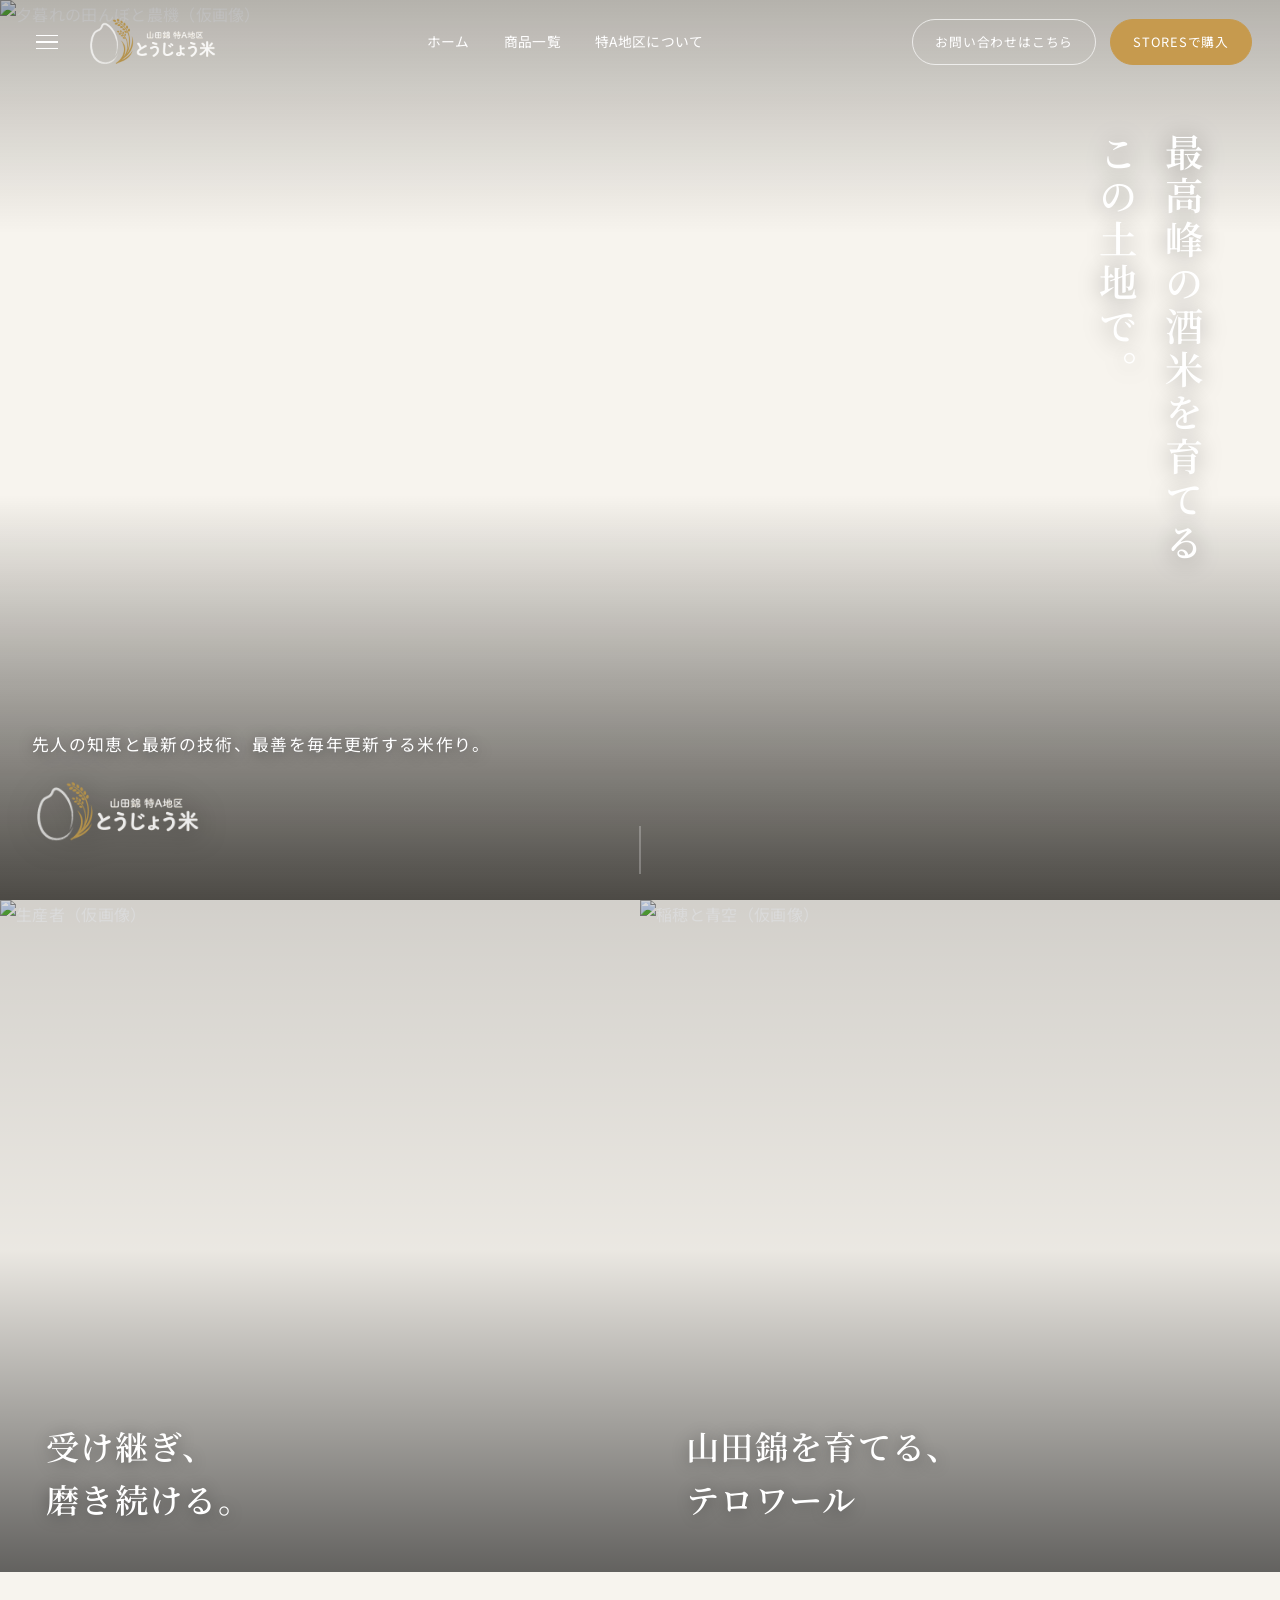
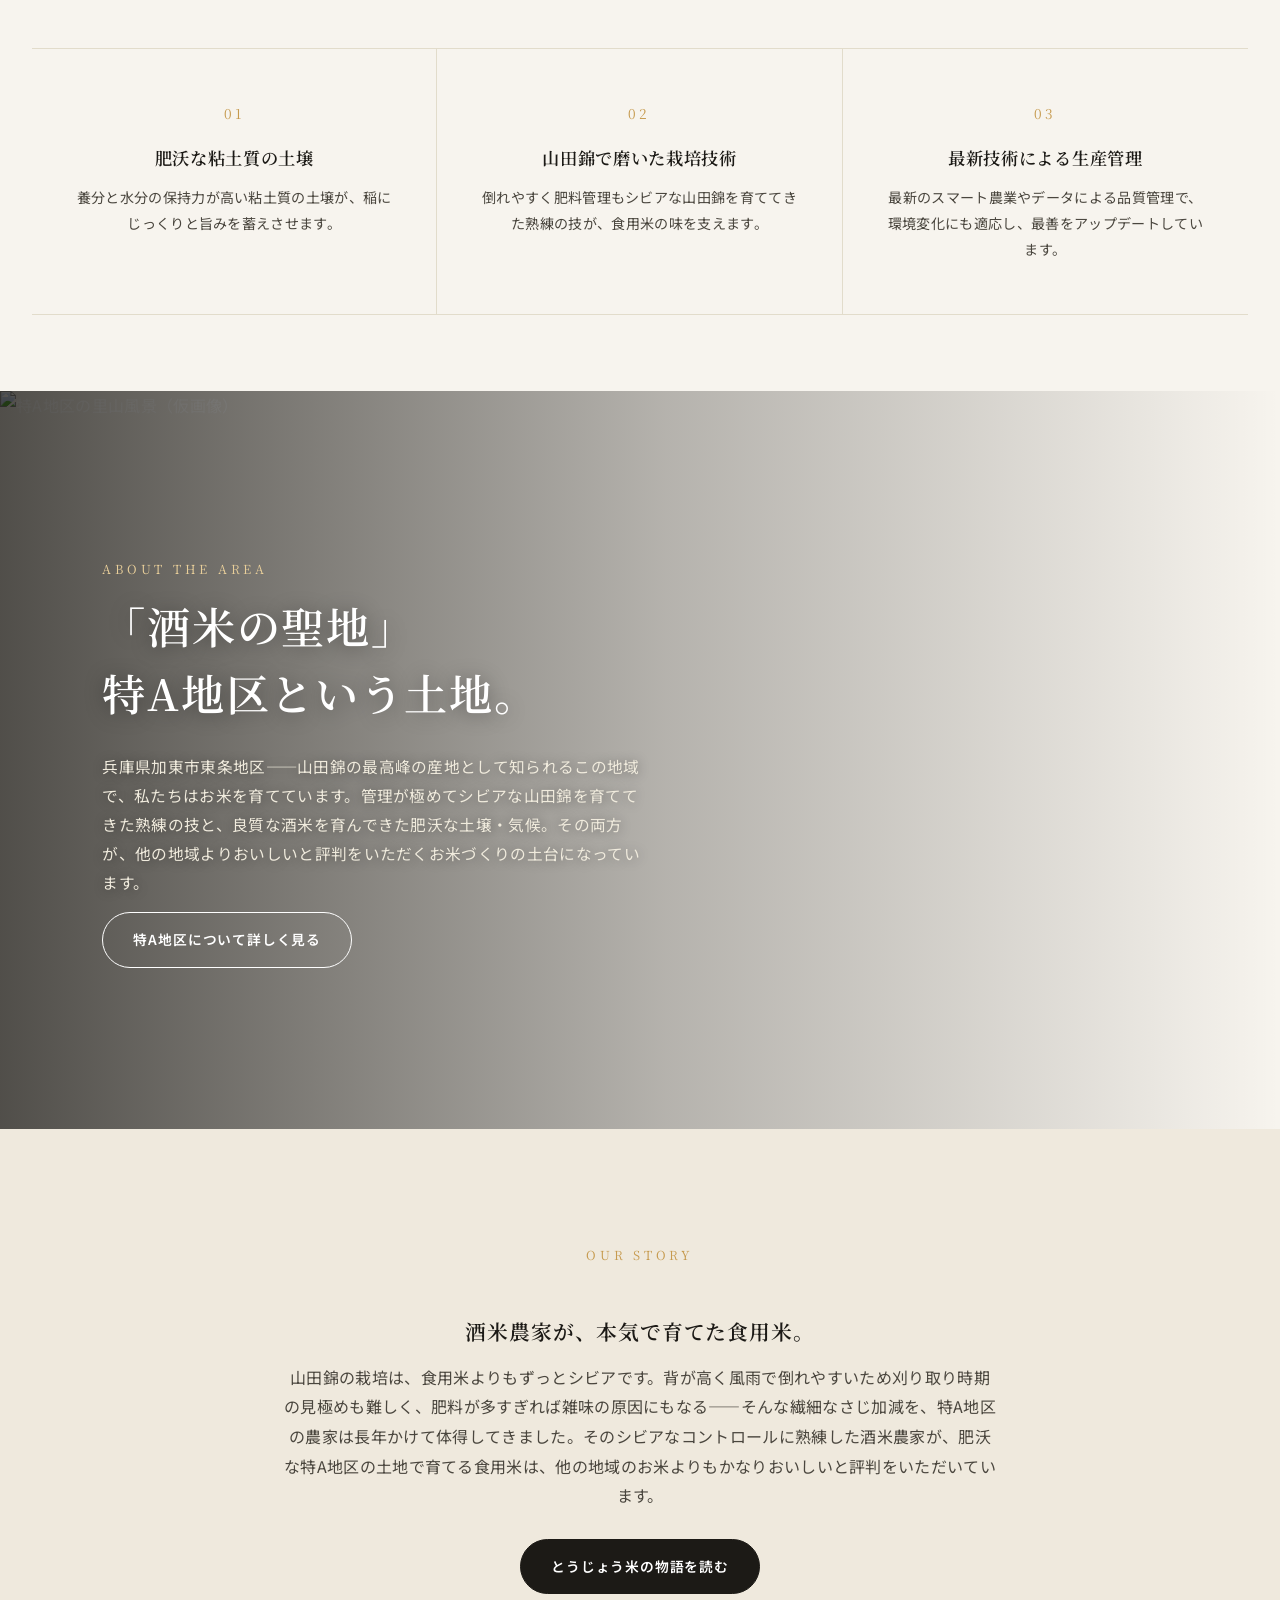
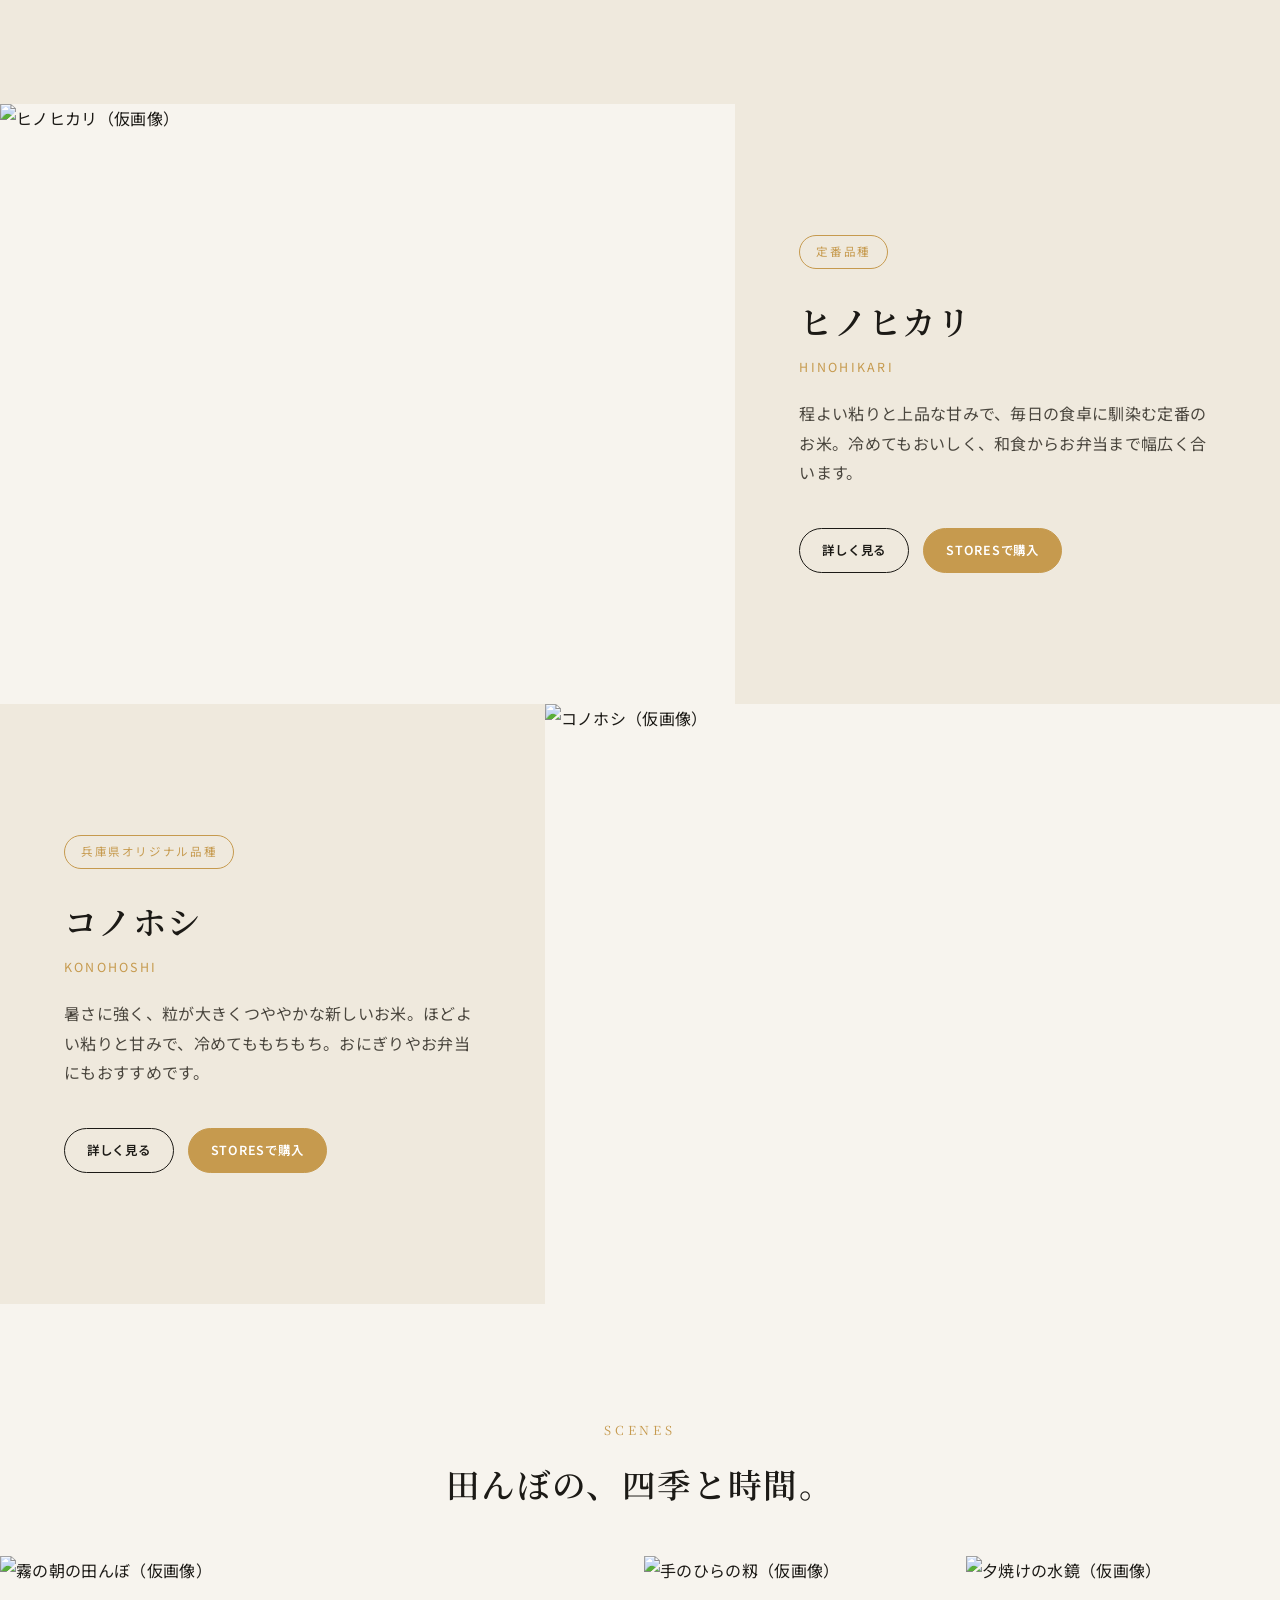
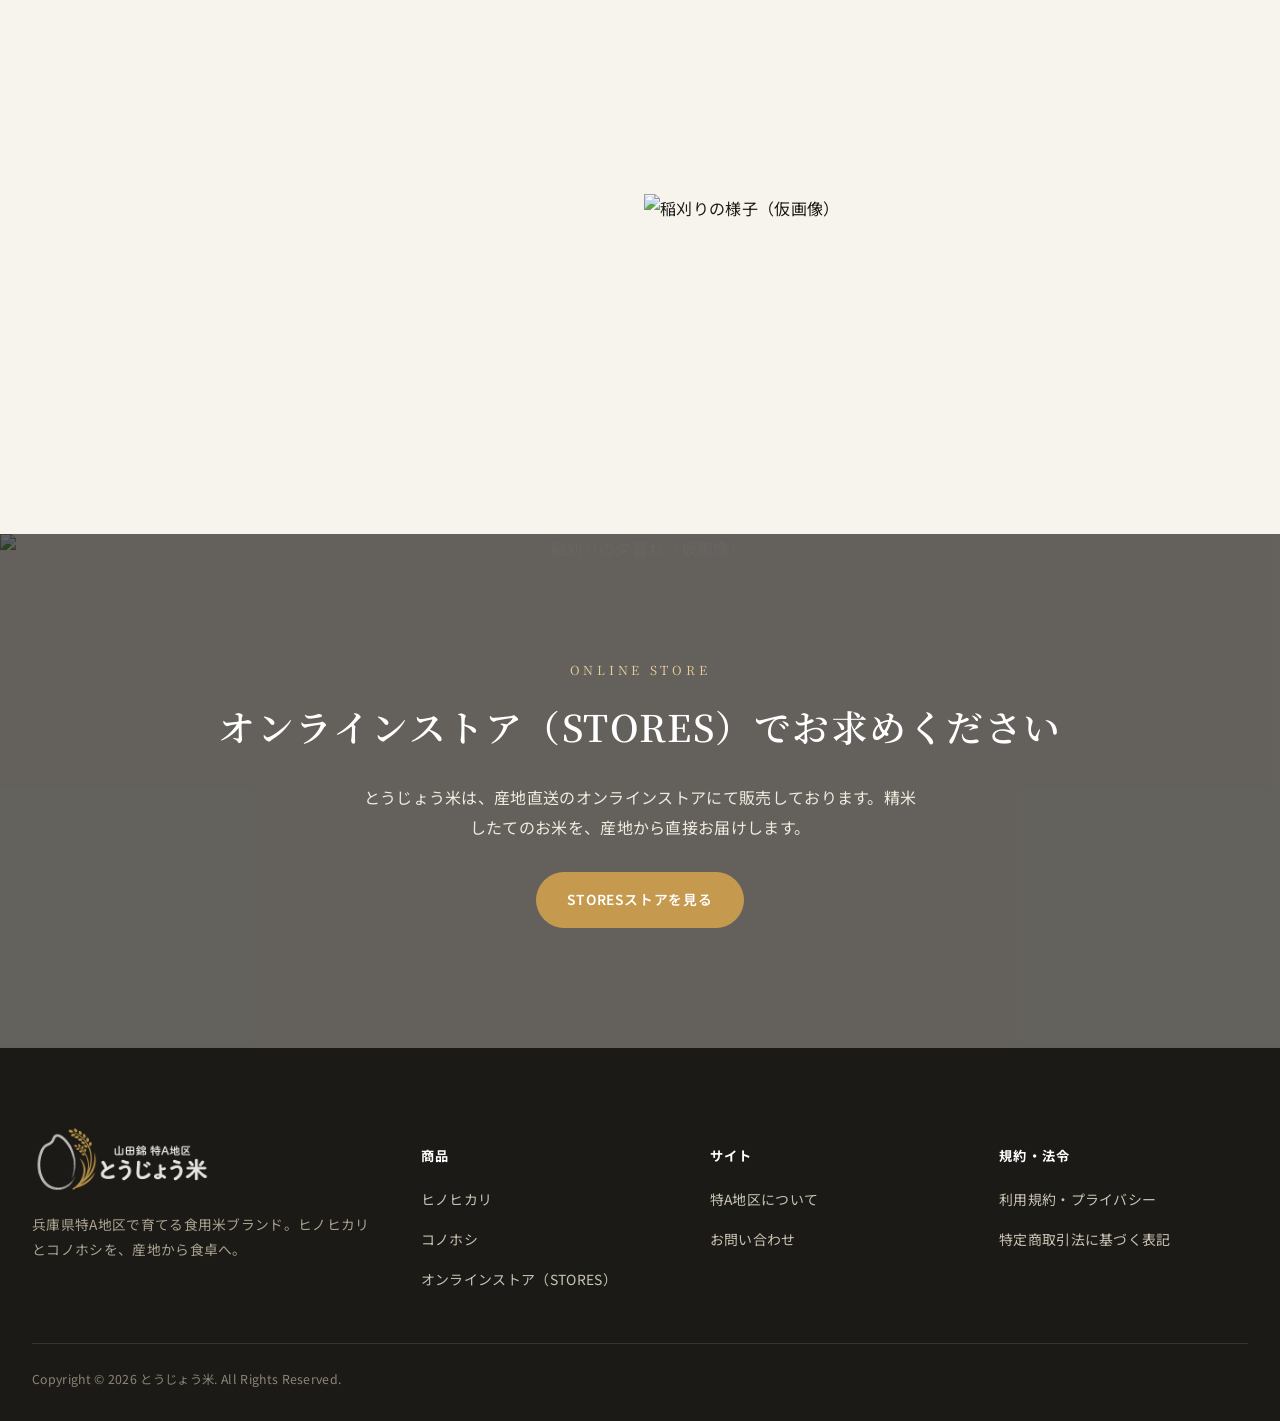
==== index.html @ 5da12e35 "add GA tag" ====
<!DOCTYPE html>
<html lang="ja">
<head>
<meta charset="UTF-8">
<meta name="viewport" content="width=device-width, initial-scale=1.0">
<title>とうじょう米～山田錦特A地区の酒米農家が作ったお米～</title>
<meta name="description" content="兵庫県・特A地区（三木市吉川町、加東市東条町・社町）で育てる食用米ブランド「とうじょう米」。ヒノヒカリとコノホシの2品種を、産地直送でお届けします。ご購入はオンラインストア（STORES）にて。">
<link rel="preconnect" href="https://fonts.googleapis.com">
<link href="https://fonts.googleapis.com/css2?family=Noto+Serif+JP:wght@500;600;700&family=Noto+Sans+JP:wght@400;500;700&display=swap" rel="stylesheet">
<link rel="stylesheet" href="css/style.css">
<meta property="og:title" content="とうじょう米 | 山田錦特A地区で育てるおいしいお米">
<meta property="og:image" content="images/og-image.jpg">
<!-- Google tag (gtag.js) -->
<script async src="https://www.googletagmanager.com/gtag/js?id=G-0ZHD11J6M9"></script>
<script>
  window.dataLayer = window.dataLayer || [];
  function gtag(){dataLayer.push(arguments);}
  gtag('js', new Date());

  gtag('config', 'G-0ZHD11J6M9');
</script>
</head>
<body>
<!-- ===== 共通ヘッダー（js/main.js が生成） ===== -->
<div id="site-header" data-current="home" data-variant="hero"></div>

<!-- ===== HERO ===== -->
<section class="hero-full">
  <div class="hero-full__media"><img src="images/hero-main.jpg" alt="夕暮れの田んぼと農機（仮画像）"></div>
  <div class="hero-full__vertical">最高峰の酒米を育てる<br>この土地で。</div>
  <div class="hero-full__bottom">
    <p class="hero-full__tag">先人の知恵と最新の技術、最善を毎年更新する米作り。</p>
    <div class="hero-full__logo"><img src="images/logo.png" alt="とうじょう米" style="height:72px;width:auto;display:block;"></div>
  </div>
  <div class="scroll-cue"></div>
</section>
<!-- ===== SPLIT PHOTO ===== -->
<div class="split-photo">
  <div class="split-photo__cell">
    <img src="images/farmer.jpg" alt="生産者（仮画像）">
    <div class="split-photo__text"><h3>受け継ぎ、<br>磨き続ける。</h3></div>
  </div>
  <div class="split-photo__cell">
    <img src="images/rice-ear-close.jpg" alt="稲穂と青空（仮画像）">
    <div class="split-photo__text"><h3>山田錦を育てる、<br>テロワール</h3></div>
  </div>
</div>
<!-- ===== FEATURE STRIP ===== -->
<section class="section--tight section--cream">
  <div class="container">
    <div class="feature-strip">
      <div class="feature-strip__item">
        <span class="feature-strip__num">01</span>
        <h4>肥沃な粘土質の土壌</h4>
        <p>養分と水分の保持力が高い粘土質の土壌が、稲にじっくりと旨みを蓄えさせます。</p>
      </div>
      <div class="feature-strip__item">
        <span class="feature-strip__num">02</span>
        <h4>山田錦で磨いた栽培技術</h4>
        <p>倒れやすく肥料管理もシビアな山田錦を育ててきた熟練の技が、食用米の味を支えます。</p>
      </div>
      <div class="feature-strip__item">
        <span class="feature-strip__num">03</span>
        <h4>最新技術による生産管理</h4>
        <p>最新のスマート農業やデータによる品質管理で、環境変化にも適応し、最善をアップデートしています。</p>
      </div>
    </div>
  </div>
</section>
<!-- ===== AREA BANNER ===== -->
<section class="banner-photo">
  <img src="images/aerial-fields.jpg" alt="特A地区の里山風景（仮画像）">
  <div class="banner-photo__inner">
    <div class="banner-photo__box">
      <span class="eyebrow">About the area</span>
      <h2>「酒米の聖地」<br>特A地区という土地。</h2>
      <p>兵庫県加東市東条地区――山田錦の最高峰の産地として知られるこの地域で、私たちはお米を育てています。管理が極めてシビアな山田錦を育ててきた熟練の技と、良質な酒米を育んできた肥沃な土壌・気候。その両方が、他の地域よりおいしいと評判をいただくお米づくりの土台になっています。</p>
      <a href="about.html" class="btn btn--light">特A地区について詳しく見る</a>
    </div>
  </div>
</section>
<!-- ===== STORY ===== -->
<section class="section section--soft">
  <div class="container container--narrow prose" style="text-align:center;">
    <span class="eyebrow">Our Story</span>
    <h2>酒米農家が、本気で育てた食用米。</h2>
    <p>山田錦の栽培は、食用米よりもずっとシビアです。背が高く風雨で倒れやすいため刈り取り時期の見極めも難しく、肥料が多すぎれば雑味の原因にもなる――そんな繊細なさじ加減を、特A地区の農家は長年かけて体得してきました。そのシビアなコントロールに熟練した酒米農家が、肥沃な特A地区の土地で育てる食用米は、他の地域のお米よりもかなりおいしいと評判をいただいています。</p>
    <div style="margin-top:28px;">
      <a href="about.html" class="btn btn--dark">とうじょう米の物語を読む</a>
    </div>
  </div>
</section>
<!-- ===== PRODUCTS ===== -->
<section class="product-showcase">
  <div class="product-block">
    <div class="product-block__img"><img src="images/bowl-rice.jpg" alt="ヒノヒカリ（仮画像）"></div>
    <div class="product-block__text">
      <span class="tag">定番品種</span>
      <h3>ヒノヒカリ</h3>
      <span class="kana">Hinohikari</span>
      <p class="desc">程よい粘りと上品な甘みで、毎日の食卓に馴染む定番のお米。冷めてもおいしく、和食からお弁当まで幅広く合います。</p>
      <div class="product-block__actions">
        <a href="hinohikari.html" class="btn btn--outline btn--sm">詳しく見る</a>
        <a data-store="hinohikari" class="btn btn--store btn--sm" target="_blank" rel="noopener">STORESで購入</a>
      </div>
    </div>
  </div>
  <div class="product-block reverse">
    <div class="product-block__img"><img src="images/grain-macro.jpg" alt="コノホシ（仮画像）"></div>
    <div class="product-block__text">
      <span class="tag">兵庫県オリジナル品種</span>
      <h3>コノホシ</h3>
      <span class="kana">Konohoshi</span>
      <p class="desc">暑さに強く、粒が大きくつややかな新しいお米。ほどよい粘りと甘みで、冷めてももちもち。おにぎりやお弁当にもおすすめです。</p>
      <div class="product-block__actions">
        <a href="konohoshi.html" class="btn btn--outline btn--sm">詳しく見る</a>
        <a data-store="konohoshi" class="btn btn--store btn--sm" target="_blank" rel="noopener">STORESで購入</a>
      </div>
    </div>
  </div>
</section>
<!-- ===== MOSAIC ===== -->
<section class="section section--cream">
  <div class="container">
    <div class="section-head">
      <span class="eyebrow">Scenes</span>
      <h2>田んぼの、四季と時間。</h2>
    </div>
  </div>
  <div class="mosaic">
    <a class="mosaic-item span-2 span-2-row" href="about.html"><img src="images/misty-fields.jpg" alt="霧の朝の田んぼ（仮画像）"></a>
    <a class="mosaic-item" href="products.html"><img src="images/hands-grain.jpg" alt="手のひらの籾（仮画像）"></a>
    <a class="mosaic-item" href="about.html"><img src="images/sunset-reflection.jpg" alt="夕焼けの水鏡（仮画像）"></a>
    <a class="mosaic-item span-2" href="about.html"><img src="images/harvest-combine.jpg" alt="稲刈りの様子（仮画像）"></a>
  </div>
</section>
<!-- ===== CTA ===== -->
<section class="cta-photo">
  <img src="images/harvest-combine.jpg" alt="稲刈りの夕暮れ（仮画像）">
  <div class="container cta-photo__inner">
    <span class="eyebrow" style="color:#e9cf9a;">Online Store</span>
    <h2>オンラインストア（STORES）でお求めください</h2>
    <p>とうじょう米は、産地直送のオンラインストアにて販売しております。精米したてのお米を、産地から直接お届けします。</p>
    <a data-store="base" class="btn btn--store" target="_blank" rel="noopener">STORESストアを見る</a>
  </div>
</section>

<!-- ===== 共通フッター（js/main.js が生成 / トップは仮画像注記なし） ===== -->
<div id="site-footer" data-image-note="false"></div>

<script src="js/config.js"></script>
<script src="js/main.js"></script>
</body>
</html>
---- css/style.css ----
/* =========================================================
   田結い -TAYUI- / 特A地区の食用米
   フォトグラフィック・フルブリードデザイン
   ========================================================= */
:root {
  --color-ink: #1c1a16;
  --color-ink-soft: #4a463e;
  --color-cream: #f7f4ee;
  --color-cream-soft: #efe9dd;
  --color-line: #e2dccb;
  --color-gold: #c69a4e;
  --color-white: #ffffff;
  --maxw: 1600px;
  --font-serif: "Noto Serif JP", "Hiragino Mincho ProN", serif;
  --font-sans: "Noto Sans JP", "Hiragino Kaku Gothic ProN", "Yu Gothic", sans-serif;
  --header-h: 84px;
  --ease: cubic-bezier(0.22, 1, 0.36, 1);
}

* { box-sizing: border-box; }
html { scroll-behavior: smooth; }

body {
  margin: 0;
  font-family: var(--font-sans);
  color: var(--color-ink);
  background: var(--color-cream);
  line-height: 1.85;
  letter-spacing: 0.02em;
  -webkit-font-smoothing: antialiased;
  overflow-x: hidden;
}

img { max-width: 100%; display: block; }
a { color: inherit; text-decoration: none; }

h1, h2, h3, h4 {
  font-family: var(--font-serif);
  font-weight: 600;
  color: var(--color-ink);
  margin: 0 0 0.6em;
  letter-spacing: 0.04em;
}
p { margin: 0 0 1em; }

.container { max-width: var(--maxw); margin: 0 auto; padding: 0 32px; }
.container--narrow { max-width: 900px; }

.eyebrow {
  display: inline-block;
  font-family: var(--font-serif);
  font-size: 0.78rem;
  letter-spacing: 0.3em;
  color: var(--color-gold);
  text-transform: uppercase;
  margin-bottom: 0.9em;
}

/* ---------- Header ---------- */
.site-header {
  position: fixed;
  top: 0; left: 0; right: 0;
  z-index: 200;
  height: var(--header-h);
  display: flex;
  align-items: center;
  /* 初期状態は透明。下にスクロールすると main.js が .is-scrolled を付与し、黒に変化する */
  background: rgba(28, 26, 22, 0);
  box-shadow: 0 1px 0 rgba(255, 255, 255, 0);
  transition: background-color .4s var(--ease), box-shadow .4s var(--ease);
}
/* スクロール後：黒（= --color-ink） */
.site-header.is-scrolled,
/* 下層ページなど、最初から黒固定にしたい場合（data-variant="dark"） */
.site-header.is-fixed-dark {
  background: var(--color-ink);
  box-shadow: 0 1px 0 rgba(255, 255, 255, 0.08);
}
.site-header__inner {
  width: 100%; max-width: var(--maxw); margin: 0 auto;
  padding: 0 28px;
  display: flex; align-items: center; justify-content: space-between; gap: 24px;
}
.header-left { display: flex; align-items: center; gap: 20px; }
.nav-toggle {
  display: flex; flex-direction: column; gap: 5px;
  background: none; border: none; cursor: pointer; padding: 8px;
}
.nav-toggle span { width: 22px; height: 1.5px; background: #fff; transition: background .4s var(--ease); }

.logo {
  font-family: var(--font-serif);
  font-size: 1.25rem; font-weight: 700; color: #fff;
  letter-spacing: 0.14em;
  display: flex; align-items: center; gap: 9px;
  white-space: nowrap;
  transition: color .4s var(--ease);
}
.logo-img { height: 56px; width: auto; display: block; }

.header-nav { display: flex; align-items: center; gap: 34px; }
.header-nav a.navlink {
  font-size: 0.86rem; color: #fff; padding: 6px 0; position: relative;
  transition: color .4s var(--ease);
}
.header-nav a.navlink::after {
  content: ""; position: absolute; left: 0; right: 0; bottom: -2px;
  height: 1px; background: currentColor; transform: scaleX(0);
  transition: transform .3s var(--ease); transform-origin: left;
}
.header-nav a.navlink:hover::after { transform: scaleX(1); }

.header-right { display: flex; align-items: center; gap: 14px; }
.pill-btn {
  display: inline-flex; align-items: center; gap: 8px;
  border: 1px solid rgba(255,255,255,0.7); color: #fff;
  border-radius: 999px; padding: 10px 22px;
  font-size: 0.8rem; letter-spacing: 0.06em; white-space: nowrap;
  transition: all .3s var(--ease);
}
.pill-btn:hover { background: #fff; color: var(--color-ink); }
.pill-btn--store { background: var(--color-gold); border-color: var(--color-gold); color: #fff; }
.pill-btn--store:hover { background: #b5893f; color: #fff; }

/* Mobile nav */
.mobile-nav {
  position: fixed; inset: 0; z-index: 300;
  background: var(--color-ink);
  display: flex; flex-direction: column; padding: 28px;
  transform: translateY(-100%);
  transition: transform .45s var(--ease), visibility 0s .45s;
  overflow-y: auto;
  -webkit-overflow-scrolling: touch;
  visibility: hidden;
}
.mobile-nav.open {
  transform: translateY(0);
  transition: transform .45s var(--ease), visibility 0s 0s;
  visibility: visible;
}
.mobile-nav.open { transform: translateY(0); }
.mobile-nav__top { display:flex; justify-content:space-between; align-items:center; margin-bottom:48px; }
.mobile-nav__close { background:none; border:none; font-size:1.6rem; cursor:pointer; color:#fff; }
.mobile-nav a {
  font-family: var(--font-serif); font-size: 1.4rem; padding: 16px 0;
  border-bottom: 1px solid rgba(255,255,255,0.15); color: #fff;
}
.mobile-nav a.logo { border-bottom: none; padding: 0; }

/* =========================================================
   FULL-BLEED HERO
   ========================================================= */
.hero-full {
  position: relative;
  width: 100%; height: 100vh; min-height: 640px;
  overflow: hidden; color: #fff;
}
.hero-full__media { position: absolute; inset: 0; z-index: 0; overflow: hidden; }
.hero-full__media img {
  width: 100%; height: 100%; object-fit: cover;
  animation: heroZoom 16s ease-out forwards;
}
@keyframes heroZoom { from { transform: scale(1.08); } to { transform: scale(1); } }
.hero-full::after {
  content: ""; position: absolute; inset: 0; z-index: 1;
  background:
    linear-gradient(180deg, rgba(10,8,4,0.28) 0%, rgba(10,8,4,0) 26%, rgba(10,8,4,0) 55%, rgba(10,8,4,0.72) 100%);
}
.hero-full__vertical {
  position: absolute; top: var(--header-h); right: 5%; z-index: 2;
  writing-mode: vertical-rl; text-orientation: upright;
  font-family: var(--font-serif);
  font-size: clamp(1.6rem, 3vw, 2.5rem); font-weight: 600;
  letter-spacing: 0.14em; line-height: 1.7; padding-top: 48px;
  text-shadow: 0 2px 24px rgba(0,0,0,0.4);
}
.hero-full__bottom {
  position: absolute; left: 0; right: 0; bottom: 0; z-index: 2;
  padding: 0 32px 52px; max-width: var(--maxw); margin: 0 auto; width: 100%;
}
.hero-full__tag {
  font-size: 1.05rem; margin-bottom: 16px; letter-spacing: 0.08em;
  text-shadow: 0 2px 14px rgba(0,0,0,0.5);
}
.hero-full__logo {
  display: flex; align-items: center;
}
.hero-full__logo img {
  height: clamp(110px, 14vw, 170px); width: auto; display: block;
  filter: drop-shadow(0 2px 14px rgba(0,0,0,0.5));
}
.scroll-cue {
  position: absolute; left: 50%; bottom: 26px; z-index: 2;
  transform: translateX(-50%); width: 1px; height: 48px;
  background: rgba(255,255,255,0.5); overflow: hidden;
}
.scroll-cue::after {
  content: ""; position: absolute; left:0; top:-100%; width:100%; height:100%;
  background: #fff; animation: scrolldown 2s infinite var(--ease);
}
@keyframes scrolldown { 0%{top:-100%;} 55%{top:100%;} 100%{top:100%;} }

/* =========================================================
   SPLIT FULL-BLEED PHOTO (2 cols)  — text always in front
   ========================================================= */
.split-photo { display: grid; grid-template-columns: 1fr 1fr; }
.split-photo__cell {
  position: relative; aspect-ratio: 1 / 1.05; overflow: hidden; color: #fff;
}
.split-photo__cell > img {
  position: absolute; inset: 0; width: 100%; height: 100%;
  object-fit: cover; z-index: 0; transition: transform 1.4s var(--ease);
}
.split-photo__cell:hover > img { transform: scale(1.05); }
.split-photo__cell::after {
  content: ""; position: absolute; inset: 0; z-index: 1;
  background: linear-gradient(0deg, rgba(0,0,0,0.6) 0%, rgba(0,0,0,0.05) 48%, rgba(0,0,0,0.15) 100%);
}
.split-photo__text {
  position: absolute; left: 0; right: 0; bottom: 0; z-index: 2; padding: 46px;
}
.split-photo__text h3 {
  color: #fff; font-size: clamp(1.5rem, 2.6vw, 2.1rem); line-height: 1.6;
  margin: 0; text-shadow: 0 2px 16px rgba(0,0,0,0.4);
}
.split-photo__text p { color: #f0ebdd; margin: 10px 0 0; font-size: 0.92rem; text-shadow: 0 1px 10px rgba(0,0,0,0.5); }

/* =========================================================
   BANNER (single full-bleed with text overlay)
   ========================================================= */
.banner-photo {
  position: relative; width: 100%; min-height: 82vh; overflow: hidden; color: #fff;
}
.banner-photo > img { position: absolute; inset: 0; width: 100%; height: 100%; object-fit: cover; z-index: 0; }
.banner-photo::after {
  content:""; position:absolute; inset:0; z-index:1;
  background: linear-gradient(90deg, rgba(10,8,4,0.7) 0%, rgba(10,8,4,0.28) 52%, rgba(10,8,4,0.0) 100%);
}
.banner-photo__inner {
  position: relative; z-index: 2; min-height: 82vh;
  display: flex; align-items: center; padding: 0 8%;
  max-width: var(--maxw); margin: 0 auto;
}
.banner-photo__box { max-width: 540px; }
.banner-photo__box .eyebrow { color: #e9cf9a; }
.banner-photo__box h2 { color: #fff; font-size: clamp(1.7rem, 3.4vw, 2.7rem); text-shadow: 0 2px 20px rgba(0,0,0,0.4); line-height:1.55; }
.banner-photo__box p { color: #f0ebdd; font-size: 0.98rem; text-shadow: 0 1px 12px rgba(0,0,0,0.4); }

/* =========================================================
   FEATURE STRIP  (light band with type)
   ========================================================= */
.feature-strip {
  display: grid; grid-template-columns: repeat(3, 1fr); gap: 0;
  border-top: 1px solid var(--color-line); border-bottom: 1px solid var(--color-line);
}
.feature-strip__item { padding: 52px 40px; text-align: center; border-right: 1px solid var(--color-line); }
.feature-strip__item:last-child { border-right: none; }
.feature-strip__num { font-family: var(--font-serif); color: var(--color-gold); font-size:0.85rem; letter-spacing:0.24em; margin-bottom:16px; display:block; }
.feature-strip__item h4 { font-size: 1.08rem; margin-bottom: 10px; }
.feature-strip__item p { color: var(--color-ink-soft); font-size: 0.88rem; margin:0; }

/* =========================================================
   PRODUCT BLOCKS (image-dominant, text over cream)
   ========================================================= */
.product-showcase { display: flex; flex-direction: column; }
.product-block { display: grid; grid-template-columns: 1.35fr 1fr; min-height: 600px; }
.product-block.reverse { grid-template-columns: 1fr 1.35fr; }
.product-block.reverse .product-block__img { order: 2; }
.product-block__img { position: relative; overflow: hidden; }
.product-block__img img { width: 100%; height: 100%; object-fit: cover; transition: transform 1.4s var(--ease); }
.product-block:hover .product-block__img img { transform: scale(1.05); }
.product-block__text {
  display: flex; flex-direction: column; justify-content: center;
  padding: 64px; background: var(--color-cream-soft);
}
.product-block__text .tag {
  display:inline-block; font-size:0.72rem; letter-spacing:0.14em; color:var(--color-gold);
  border:1px solid var(--color-gold); border-radius:999px; padding:5px 16px; margin-bottom:22px; align-self:flex-start;
}
.product-block__text h3 { font-size: clamp(1.7rem, 2.6vw, 2.3rem); margin-bottom: 4px; }
.product-block__text .kana { font-size:0.78rem; letter-spacing:0.18em; color:var(--color-gold); display:block; margin-bottom:20px; text-transform: uppercase; }
.product-block__text p.desc { color: var(--color-ink-soft); }
.product-block__actions { display:flex; gap:14px; margin-top:24px; flex-wrap:wrap; }

/* Buttons */
.btn {
  display: inline-flex; align-items:center; gap:8px;
  padding: 14px 30px; border-radius: 999px;
  font-size: 0.86rem; font-weight:600; letter-spacing:0.06em;
  transition: all .3s var(--ease); border: 1px solid var(--color-ink);
}
.btn--dark { background: var(--color-ink); color:#fff; border-color:var(--color-ink); }
.btn--dark:hover { background:#3a3527; transform: translateY(-2px); }
.btn--outline { background: transparent; color: var(--color-ink); }
.btn--outline:hover { background: var(--color-ink); color:#fff; }
.btn--store { background: var(--color-gold); border-color: var(--color-gold); color:#fff; }
.btn--store:hover { background:#b5893f; transform: translateY(-2px); }
.btn--sm { padding: 10px 22px; font-size: 0.78rem; }
.btn--light { border-color:#fff; color:#fff; }
.btn--light:hover { background:#fff; color:var(--color-ink); }

/* =========================================================
   MOSAIC gallery
   ========================================================= */
.mosaic { display: grid; grid-template-columns: repeat(4, 1fr); grid-auto-rows: 230px; gap: 8px; }
.mosaic .mosaic-item { position: relative; overflow:hidden; display:block; }
.mosaic .mosaic-item img { width:100%; height:100%; object-fit:cover; transition: transform 1s var(--ease); }
.mosaic .mosaic-item:hover img { transform: scale(1.07); }
.mosaic .span-2 { grid-column: span 2; }
.mosaic .span-2-row { grid-row: span 2; }

/* =========================================================
   SECTIONS (light content areas)
   ========================================================= */
.section { padding: 110px 0; }
.section--tight { padding: 76px 0; }
.section--cream { background: var(--color-cream); }
.section--soft { background: var(--color-cream-soft); }
.section-head { text-align: center; max-width: 680px; margin: 0 auto 40px; }
.section-head h2 { font-size: clamp(1.5rem, 2.8vw, 2.1rem); }
.section-head p { color: var(--color-ink-soft); }

/* News */
.news-list { max-width: 800px; margin: 0 auto; }
.news-item {
  display: flex; gap: 26px; padding: 26px 4px;
  border-bottom: 1px solid var(--color-line); align-items: baseline; flex-wrap: wrap;
  transition: background .3s var(--ease);
}
.news-item:hover { background: rgba(198,154,78,0.05); }
.news-item time { font-size: 0.8rem; color: var(--color-gold); font-family: var(--font-serif); min-width: 108px; }
.news-item .news-tag { font-size:0.7rem; color:var(--color-ink-soft); border:1px solid var(--color-line); padding:3px 12px; border-radius:999px; }
.news-item p { margin:0; flex:1; min-width:200px; }

/* Spec table */
table.spec-table { width:100%; border-collapse: collapse; margin: 20px 0 10px; font-size:0.92rem; }
table.spec-table th, table.spec-table td { text-align:left; padding:16px 18px; border-bottom:1px solid var(--color-line); }
table.spec-table th { width:28%; color: var(--color-ink); font-weight:700; background: var(--color-cream-soft); }

/* =========================================================
   CTA photo band
   ========================================================= */
.cta-photo { position: relative; padding: 120px 0; text-align:center; color:#fff; overflow:hidden; }
.cta-photo > img { position:absolute; inset:0; width:100%; height:100%; object-fit:cover; z-index:0; }
.cta-photo::after { content:""; position:absolute; inset:0; background:rgba(10,8,4,0.62); z-index:1; }
.cta-photo__inner { position:relative; z-index:2; }
.cta-photo h2 { color:#fff; font-size: clamp(1.6rem,3vw,2.3rem); }
.cta-photo p { color:#f0ebdd; max-width:560px; margin:0 auto 30px; }

/* =========================================================
   Footer
   ========================================================= */
.site-footer { background: var(--color-ink); color:#c9c3b3; padding: 74px 0 30px; }
.footer-grid { display:grid; grid-template-columns: 1.4fr 1fr 1fr 1fr; gap:40px; padding-bottom:40px; border-bottom:1px solid rgba(255,255,255,0.12); }
.footer-logo { margin-bottom:14px; display:flex; align-items:center; }
.footer-logo-img { height: 76px; width: auto; display: block; }
.footer-grid p { color:#a9a290; font-size:0.86rem; }
.footer-col h5 { color:#fff; font-size:0.83rem; letter-spacing:0.1em; margin-bottom:16px; font-weight:700; }
.footer-col ul { list-style:none; padding:0; margin:0; }
.footer-col li { margin-bottom:10px; }
.footer-col a { color:#c9c3b3; font-size:0.87rem; }
.footer-col a:hover { color:#fff; }
.footer-bottom { padding-top:24px; display:flex; justify-content:space-between; align-items:center; flex-wrap:wrap; gap:12px; font-size:0.77rem; color:#8c8574; }

/* =========================================================
   Inner page banner
   ========================================================= */
.page-banner { position: relative; height: 58vh; min-height: 400px; color:#fff; overflow:hidden; }
.page-banner > img { position:absolute; inset:0; width:100%; height:100%; object-fit:cover; z-index:0; }
.page-banner::after { content:""; position:absolute; inset:0; z-index:1; background: linear-gradient(0deg, rgba(10,8,4,0.6) 0%, rgba(10,8,4,0.12) 62%); }
.page-banner__inner { position:relative; z-index:2; height:100%; display:flex; flex-direction:column; justify-content:flex-end; padding: 0 32px 48px; max-width: var(--maxw); margin:0 auto; width:100%; }
.page-banner h1 { color:#fff; font-size:clamp(1.9rem,4vw,3rem); text-shadow:0 2px 20px rgba(0,0,0,0.4); }
.breadcrumb { font-size:0.8rem; color:#e7dcc6; text-shadow: 0 1px 8px rgba(0,0,0,0.4); }
.breadcrumb a { text-decoration:underline; }

/* Prose */
.prose { max-width: 780px; margin: 0 auto; color: var(--color-ink-soft); }
.prose h2 { color: var(--color-ink); margin-top: 1.6em; font-size:1.3rem; }
.prose h3 { color: var(--color-ink); margin-top: 1.3em; font-size: 1.05rem; }
.legal-box { max-width: 860px; margin: 0 auto; }
.legal-box h2 { font-size: 1.15rem; border-left: 4px solid var(--color-gold); padding-left: 14px; margin-top: 2.2em; }
.legal-box h3 { font-size: 1rem; margin-top: 1.6em; color: var(--color-ink); }
.legal-nav { display:flex; gap:12px; flex-wrap:wrap; justify-content:center; margin-bottom:48px; }
.legal-nav a { font-size:0.84rem; padding:8px 20px; border:1px solid var(--color-line); border-radius:999px; color:var(--color-ink-soft); transition: all .3s var(--ease); }
.legal-nav a:hover { background:var(--color-ink); color:#fff; border-color:var(--color-ink); }
.breadcrumb-bar { padding: 16px 0; border-bottom: 1px solid var(--color-line); font-size: 0.82rem; color: var(--color-ink-soft); background: var(--color-cream-soft); margin-top: var(--header-h); }
.breadcrumb-bar a { color: var(--color-ink); }

.contact-grid { display:grid; grid-template-columns:1fr 1fr; gap:2px; }
.contact-card { padding: 64px; background: var(--color-cream-soft); }
.contact-card.dark { background: var(--color-ink); color:#e7e2d3; }
.contact-card.dark h3 { color:#fff; }
.contact-card.dark p { color:#c9c3b3; }
.contact-card h3 { margin-bottom: 12px; }
.contact-card p { color: var(--color-ink-soft); font-size:0.94rem; }

/* =========================================================
   Responsive
   ========================================================= */
@media (max-width: 980px) {
  .header-nav { display: none; }
  .header-right .pill-btn:not(.pill-btn--store) { display: none; }
  .site-header__inner { padding: 0 18px; gap: 12px; }
  .header-left { gap: 12px; }
  .logo-img { height: 48px; }
  .pill-btn--store { padding: 9px 16px; font-size: 0.74rem; }
  .split-photo { grid-template-columns: 1fr; }
  .split-photo__cell { aspect-ratio: 16/10; }
  .product-block, .product-block.reverse { grid-template-columns: 1fr; }
  .product-block.reverse .product-block__img { order: 0; }
  .product-block__img { aspect-ratio: 4/3; }
  .product-block__text { padding: 46px 28px; }
  .mosaic { grid-template-columns: repeat(2, 1fr); grid-auto-rows: 180px; }
  .mosaic .span-2 { grid-column: span 2; }
  .mosaic .span-2-row { grid-row: span 1; }
  .feature-strip { grid-template-columns: 1fr; }
  .feature-strip__item { border-right:none; border-bottom:1px solid var(--color-line); }
  .feature-strip__item:last-child { border-bottom:none; }
  .footer-grid { grid-template-columns: 1fr 1fr; }
  .contact-grid { grid-template-columns: 1fr; }
  .banner-photo__box { max-width: 100%; }
  .banner-photo::after { background: linear-gradient(0deg, rgba(10,8,4,0.75) 0%, rgba(10,8,4,0.3) 100%); }
  .hero-full__vertical { font-size: 1.4rem; right: 5%; }
  .section { padding: 76px 0; }
}
@media (max-width: 560px) {
  .footer-grid { grid-template-columns: 1fr; gap: 28px; }
  .mosaic { grid-template-columns: 1fr 1fr; grid-auto-rows: 140px; }
  .hero-full__vertical { font-size: 1.15rem; }
  .hero-full__logo img { height: 96px; }
  .footer-logo-img { height: 64px; }
  .container { padding: 0 22px; }
}
@media (max-width: 400px) {
  .site-header__inner { padding: 0 14px; gap: 8px; }
  .header-left { gap: 8px; }
  .nav-toggle { padding: 6px 4px; }
  .logo-img { height: 40px; }
  .pill-btn--store { padding: 8px 13px; font-size: 0.7rem; letter-spacing: 0.02em; }
}
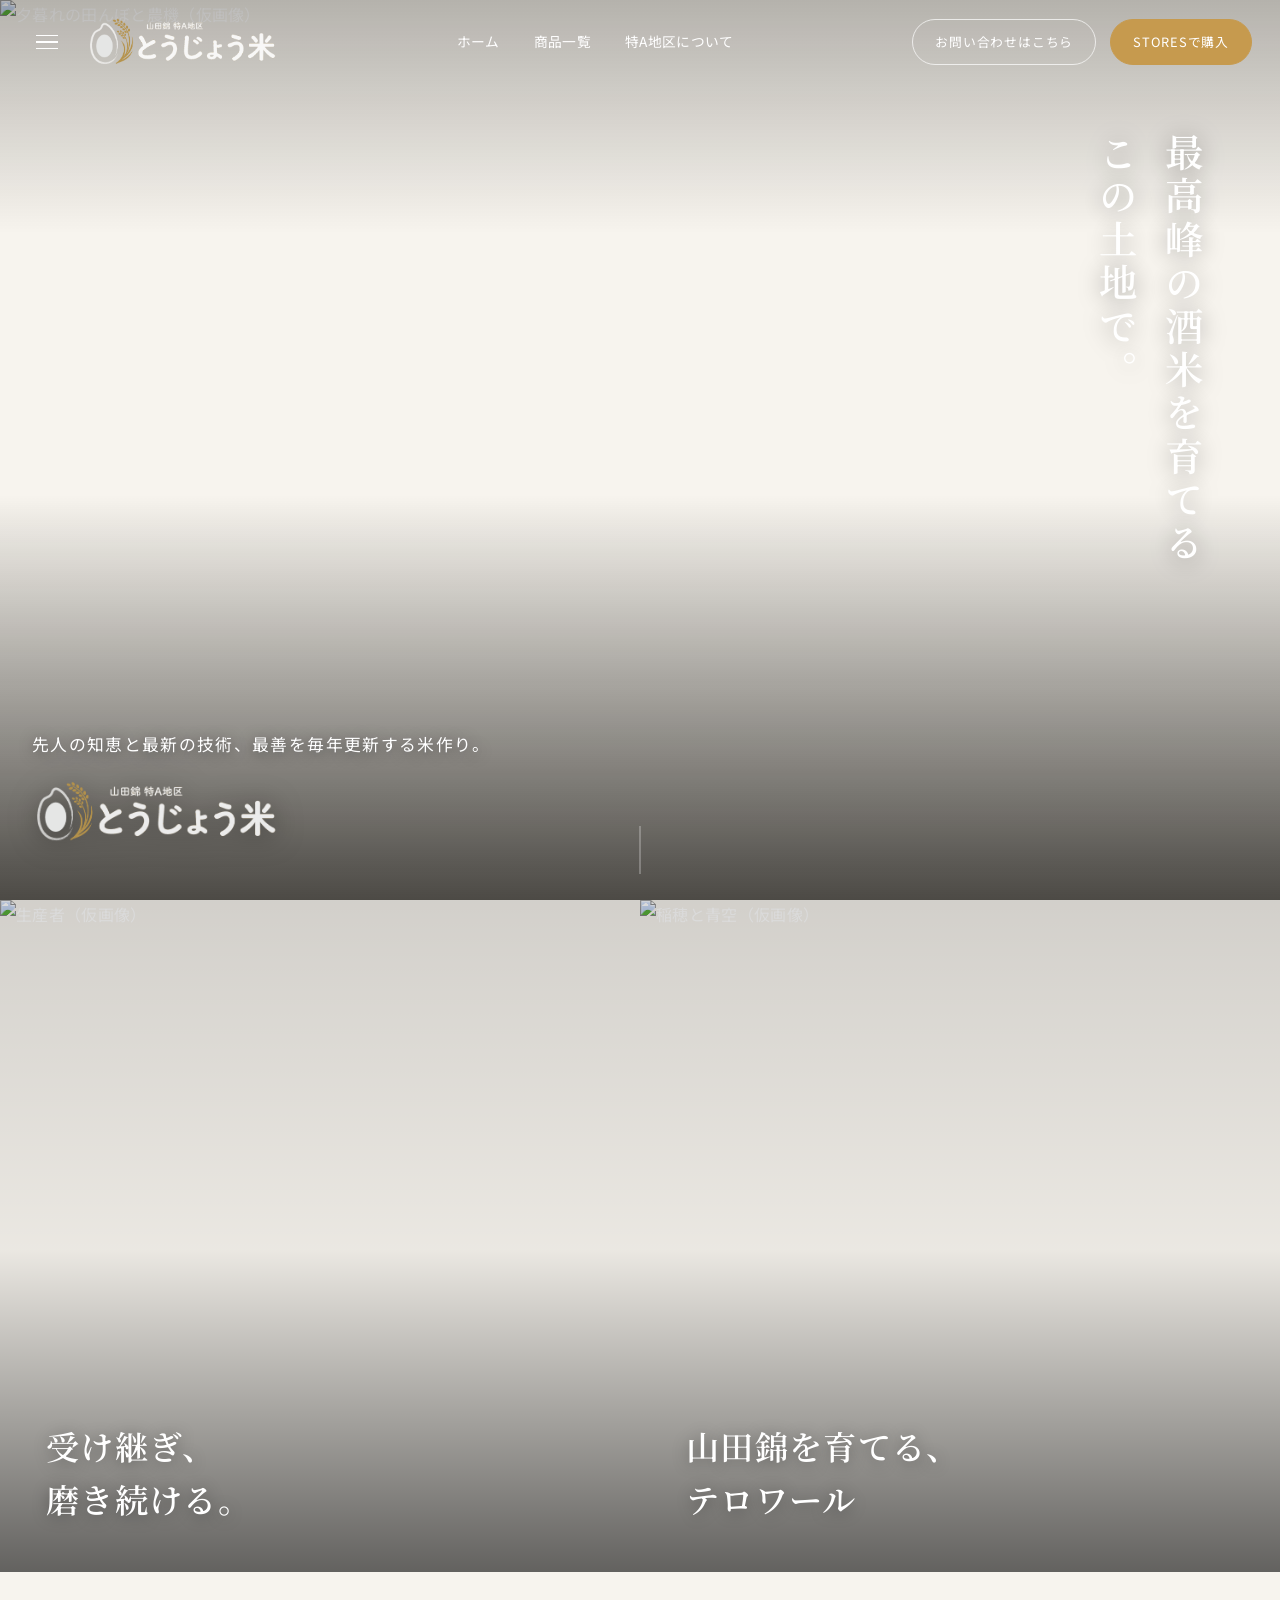
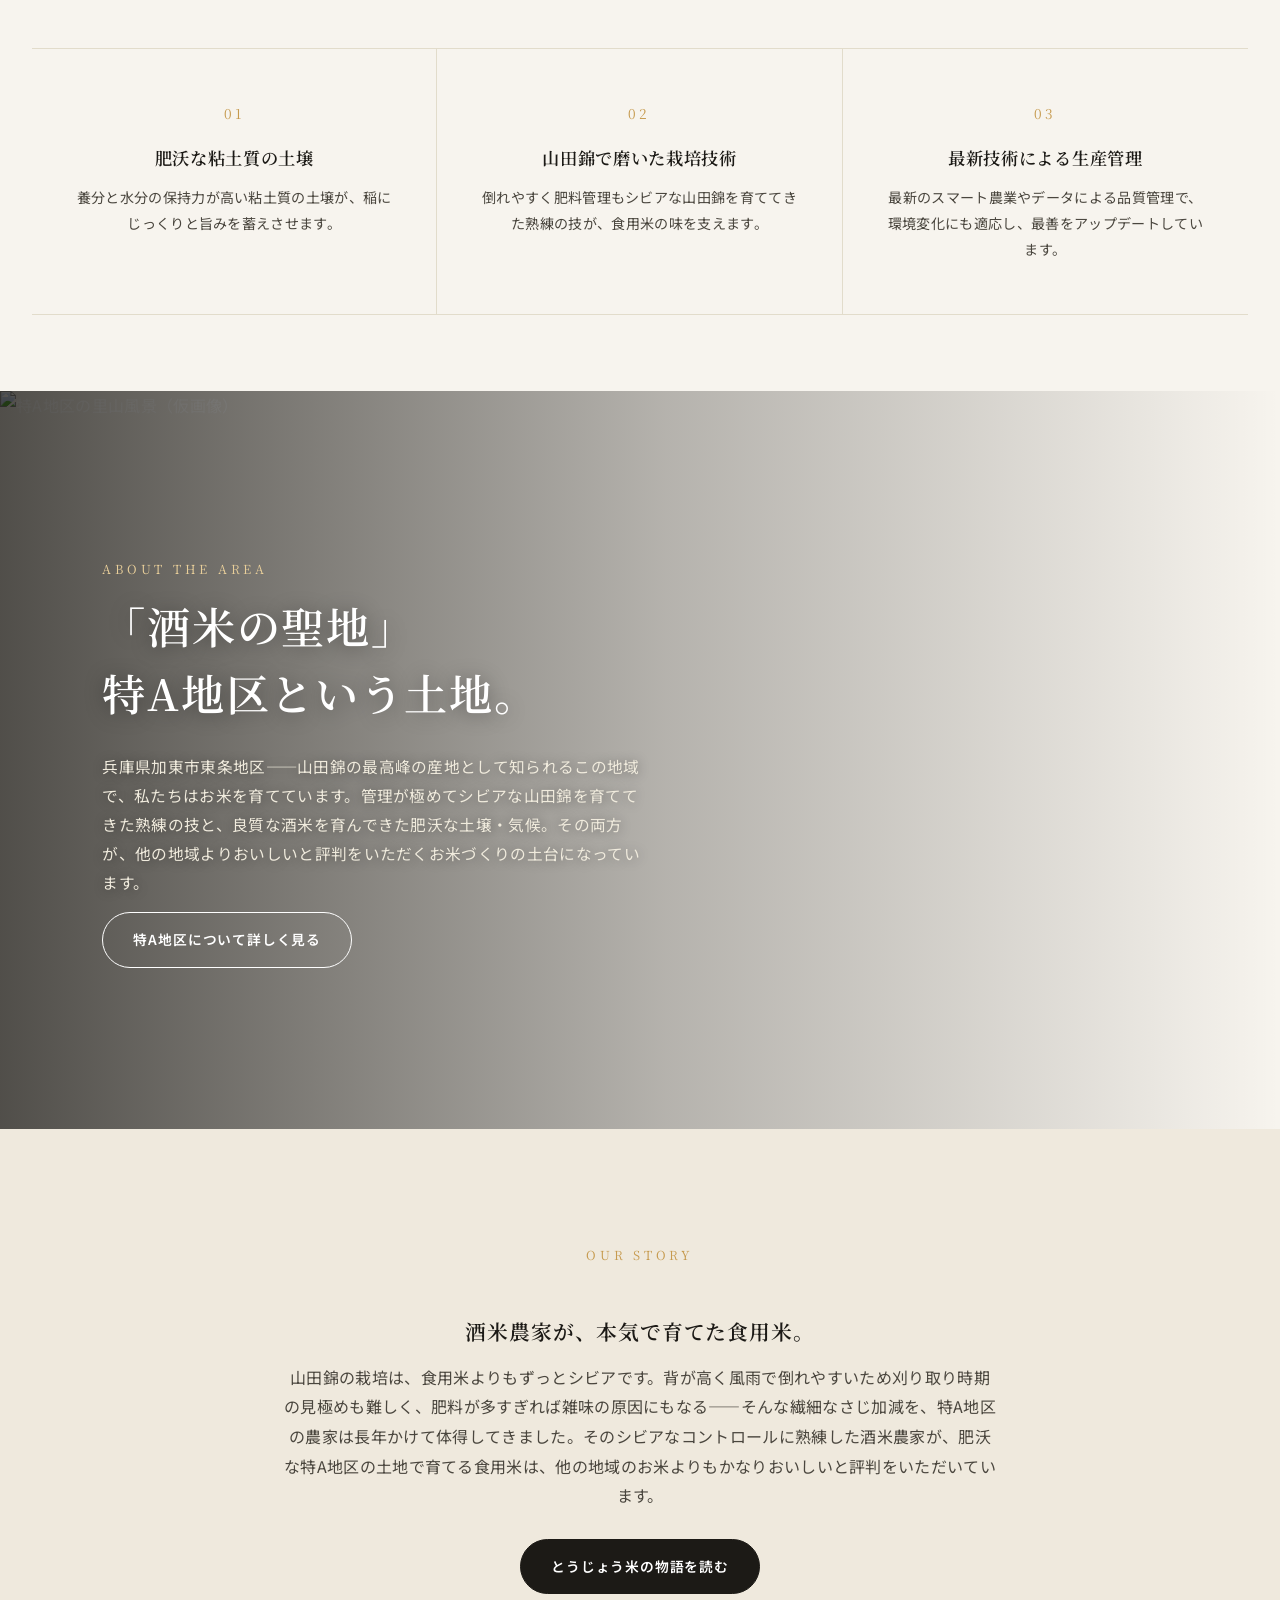
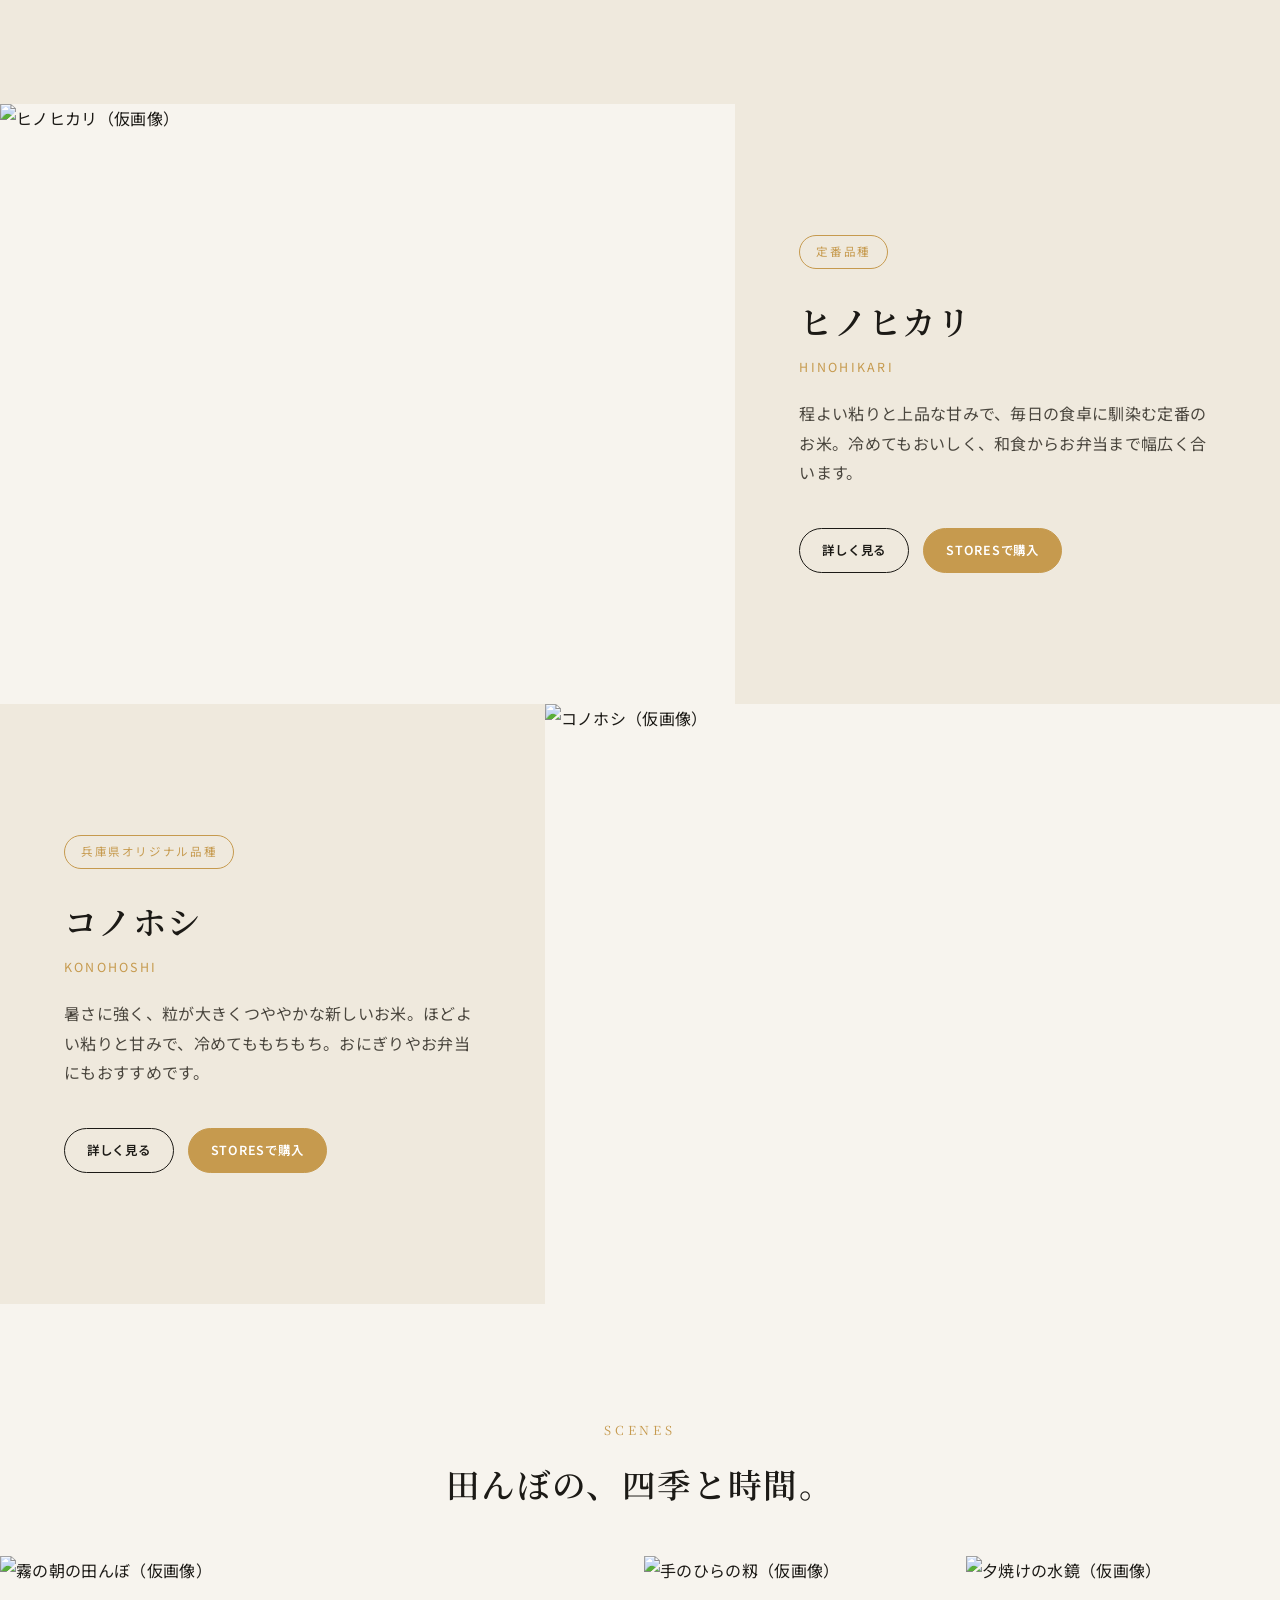
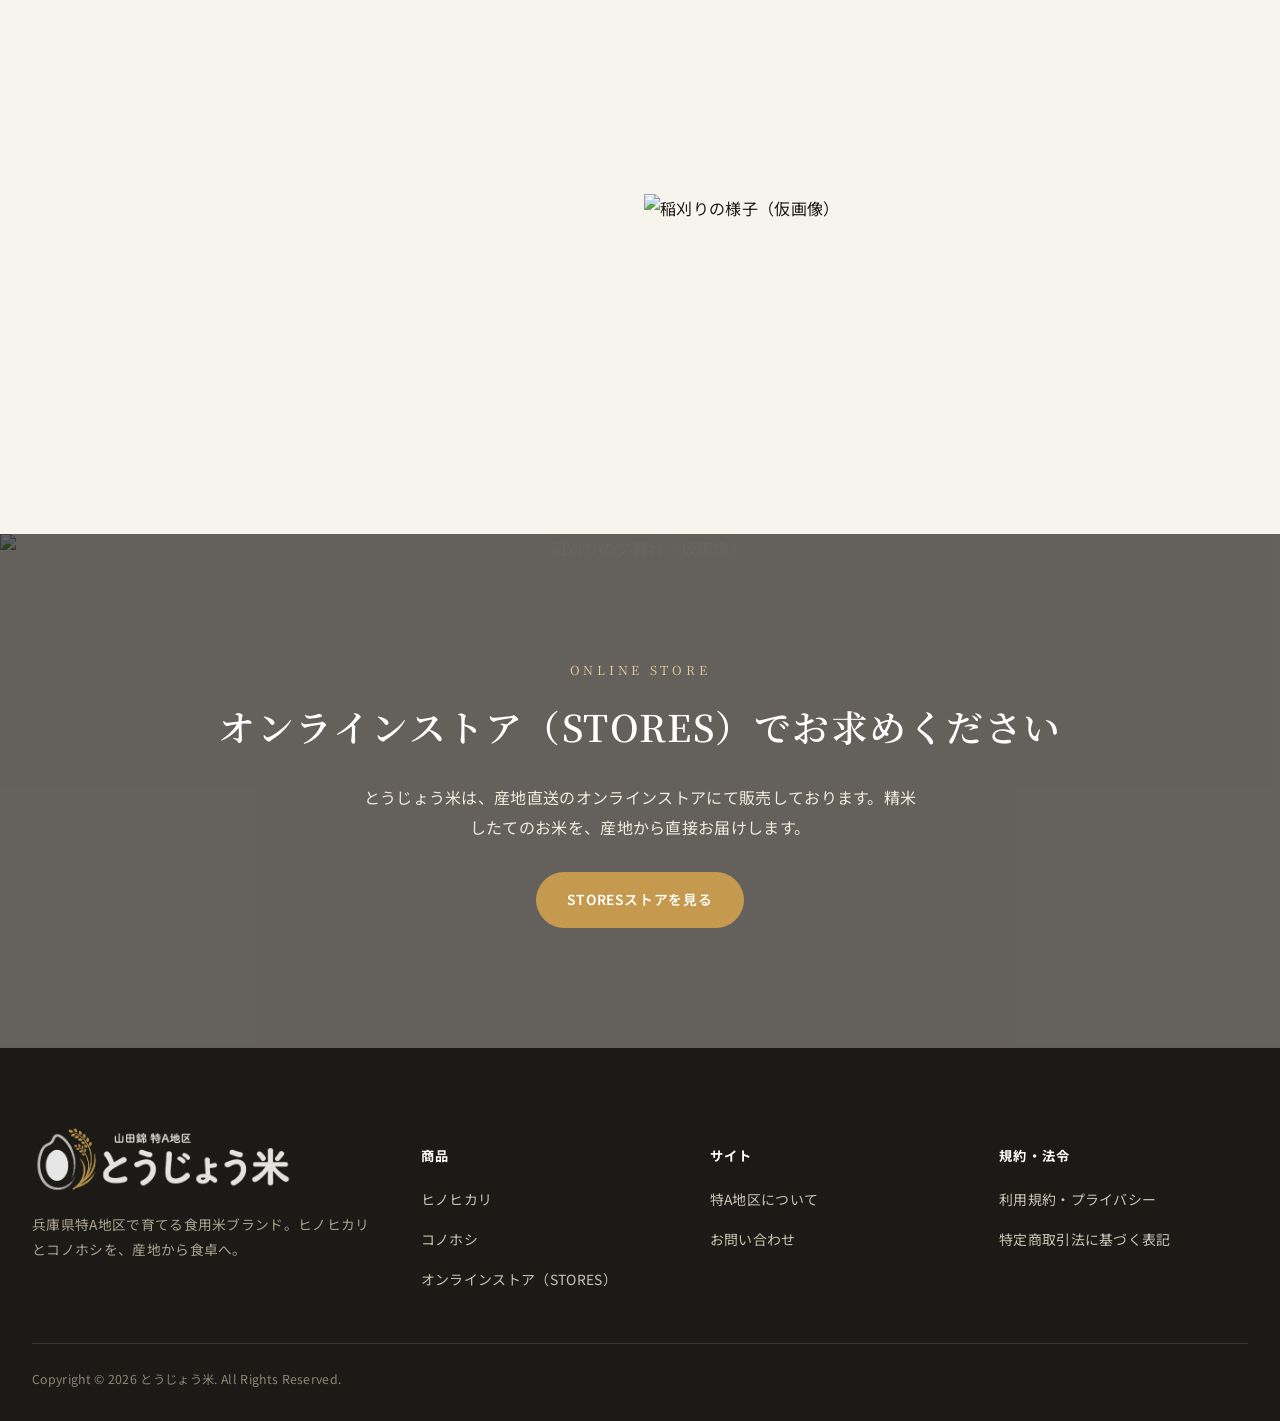
==== commit 7724b394: "change titles" ====
--- a/index.html
+++ b/index.html
@@ -3,7 +3,7 @@
 <head>
 <meta charset="UTF-8">
 <meta name="viewport" content="width=device-width, initial-scale=1.0">
-<title>とうじょう米～山田錦特A地区の酒米農家が作ったお米～</title>
+<title>とうじょう米 | 兵庫県加東市東条地区・山田錦特A地区の農家が作る食用米</title>
 <meta name="description" content="兵庫県・特A地区（三木市吉川町、加東市東条町・社町）で育てる食用米ブランド「とうじょう米」。ヒノヒカリとコノホシの2品種を、産地直送でお届けします。ご購入はオンラインストア（STORES）にて。">
 <link rel="preconnect" href="https://fonts.googleapis.com">
 <link href="https://fonts.googleapis.com/css2?family=Noto+Serif+JP:wght@500;600;700&family=Noto+Sans+JP:wght@400;500;700&display=swap" rel="stylesheet">
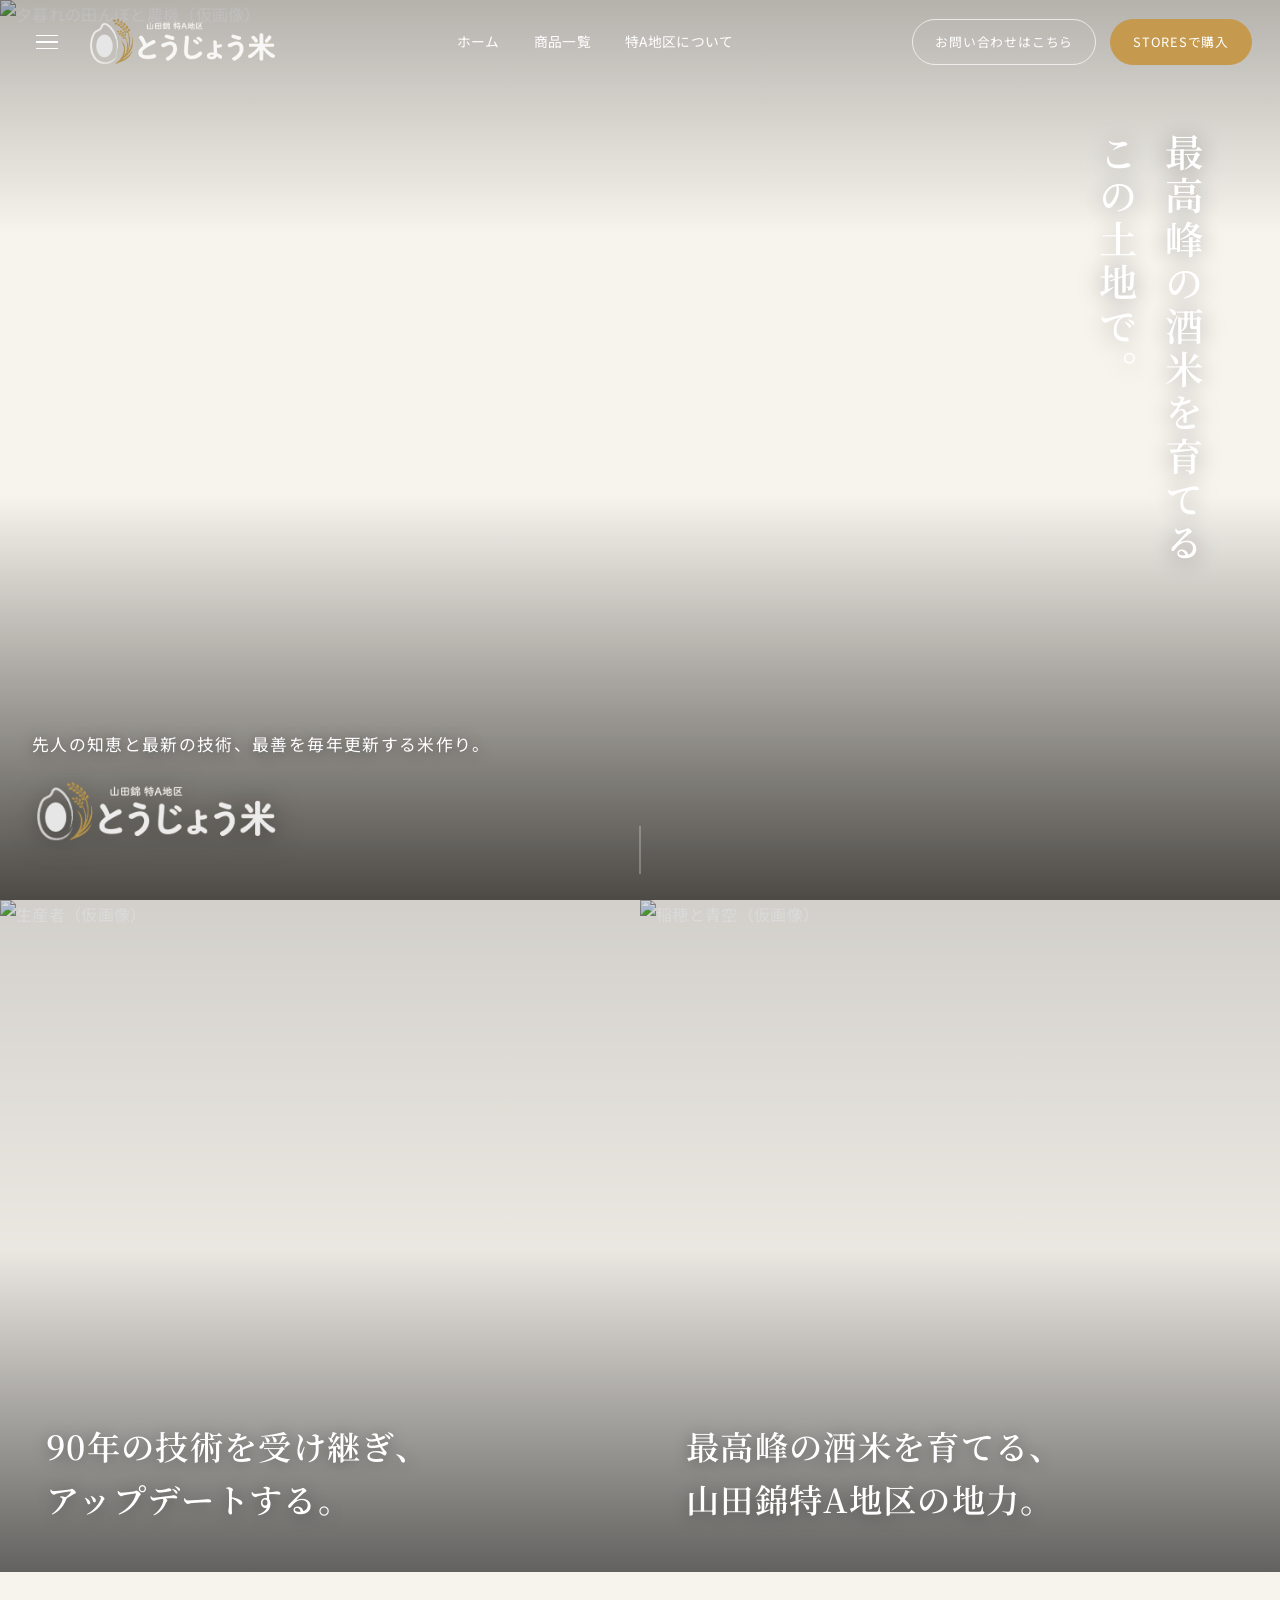
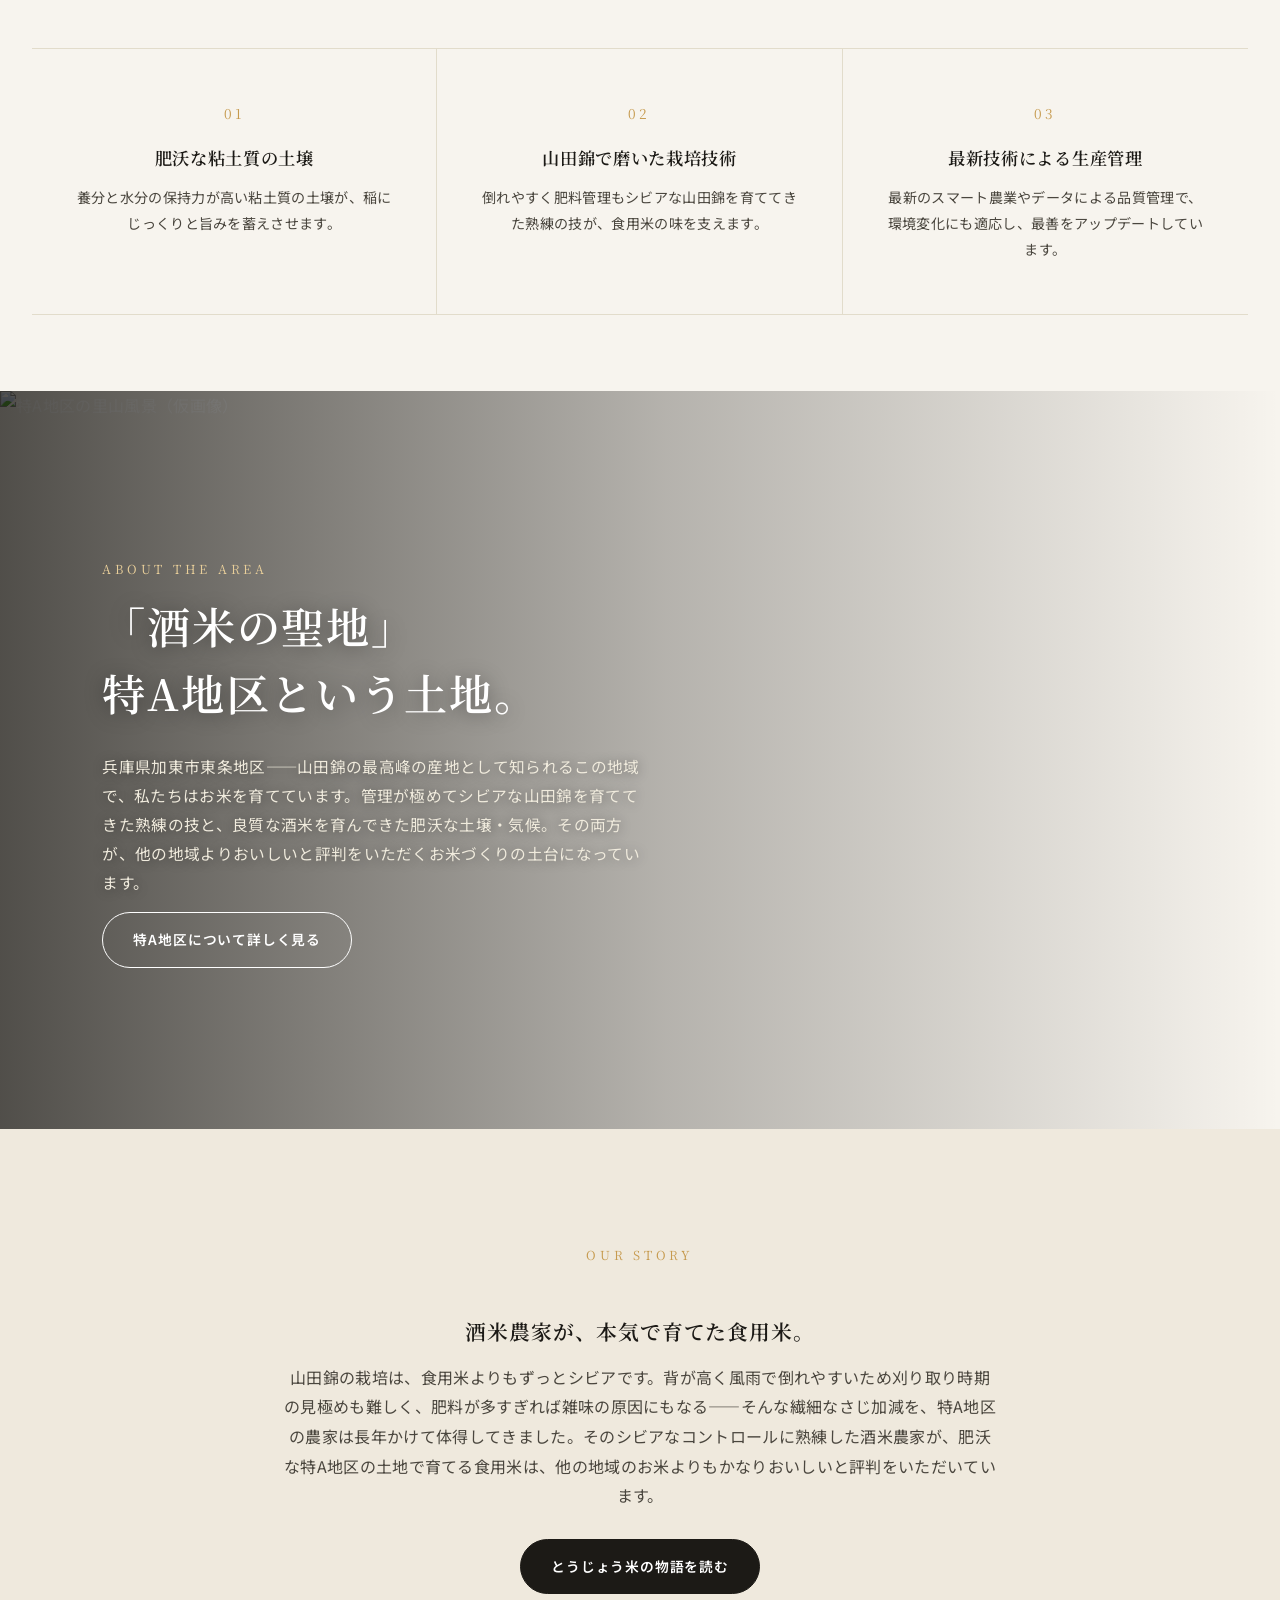
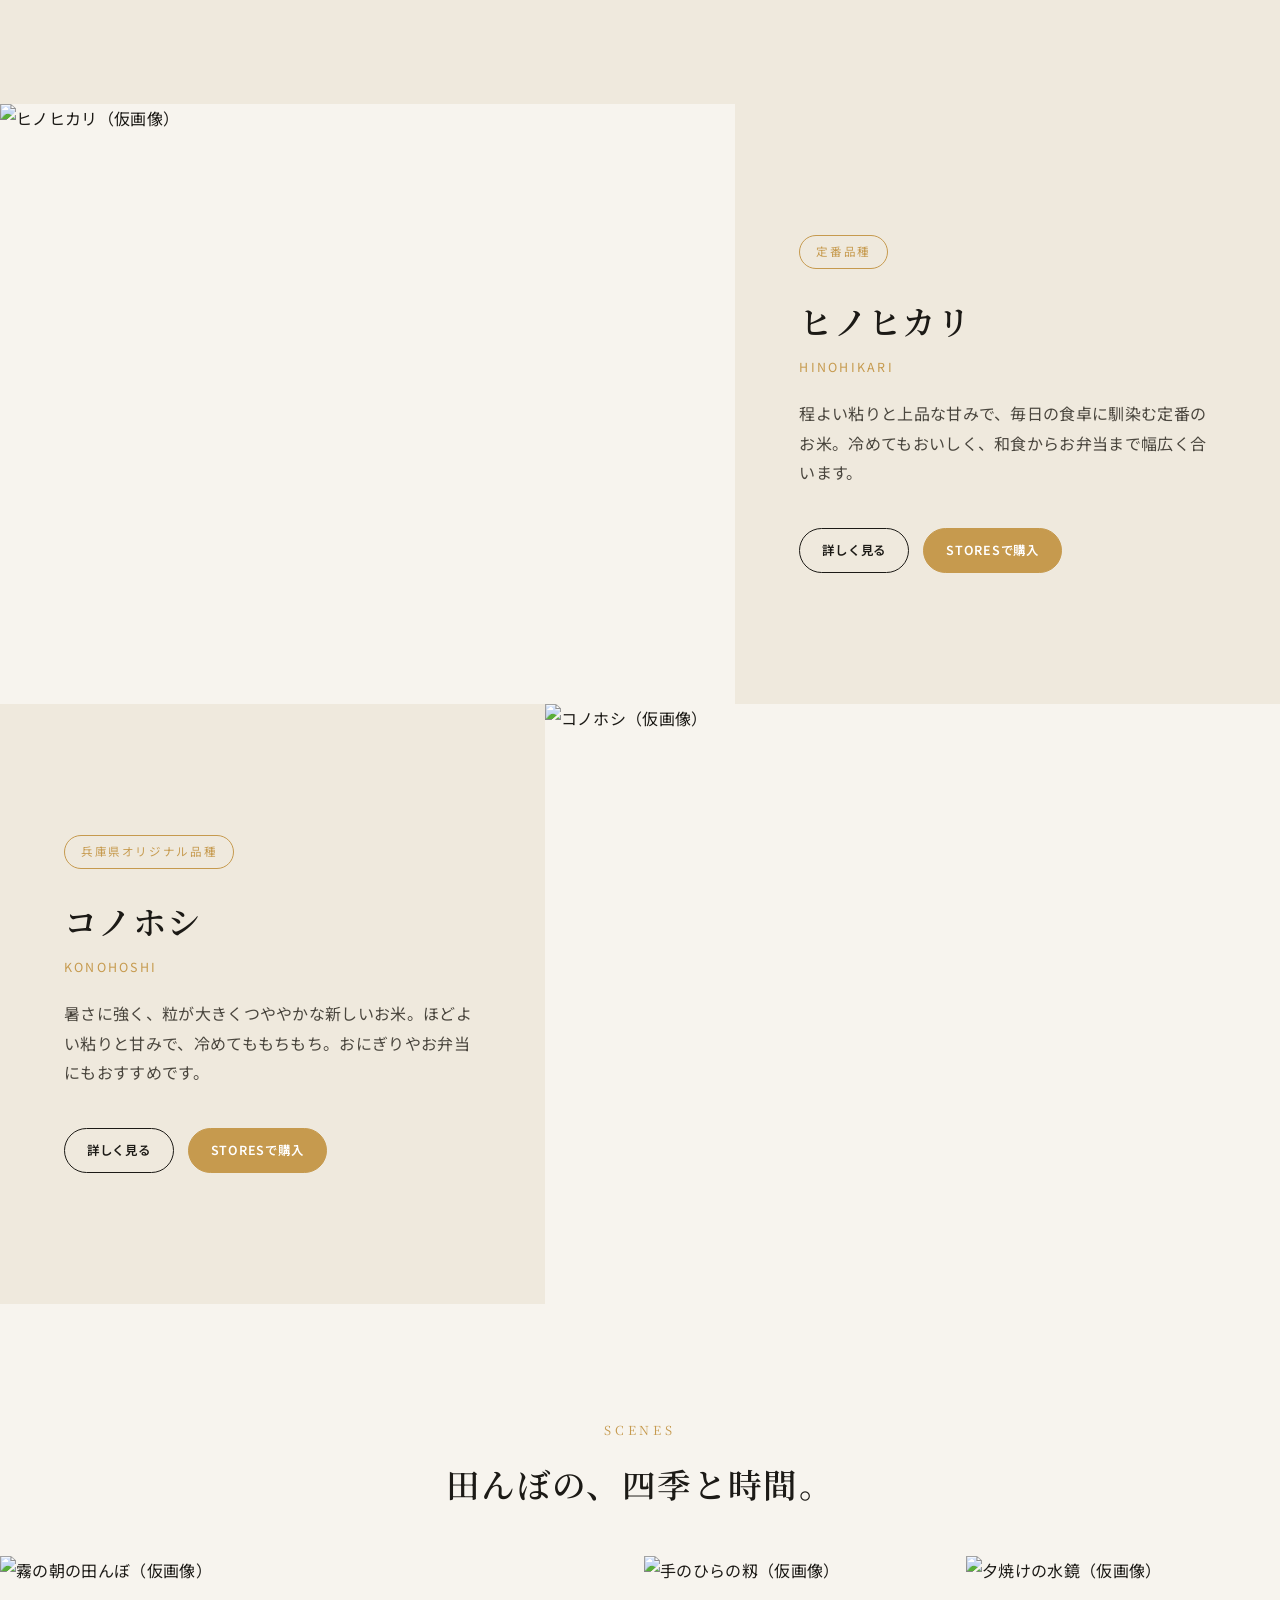
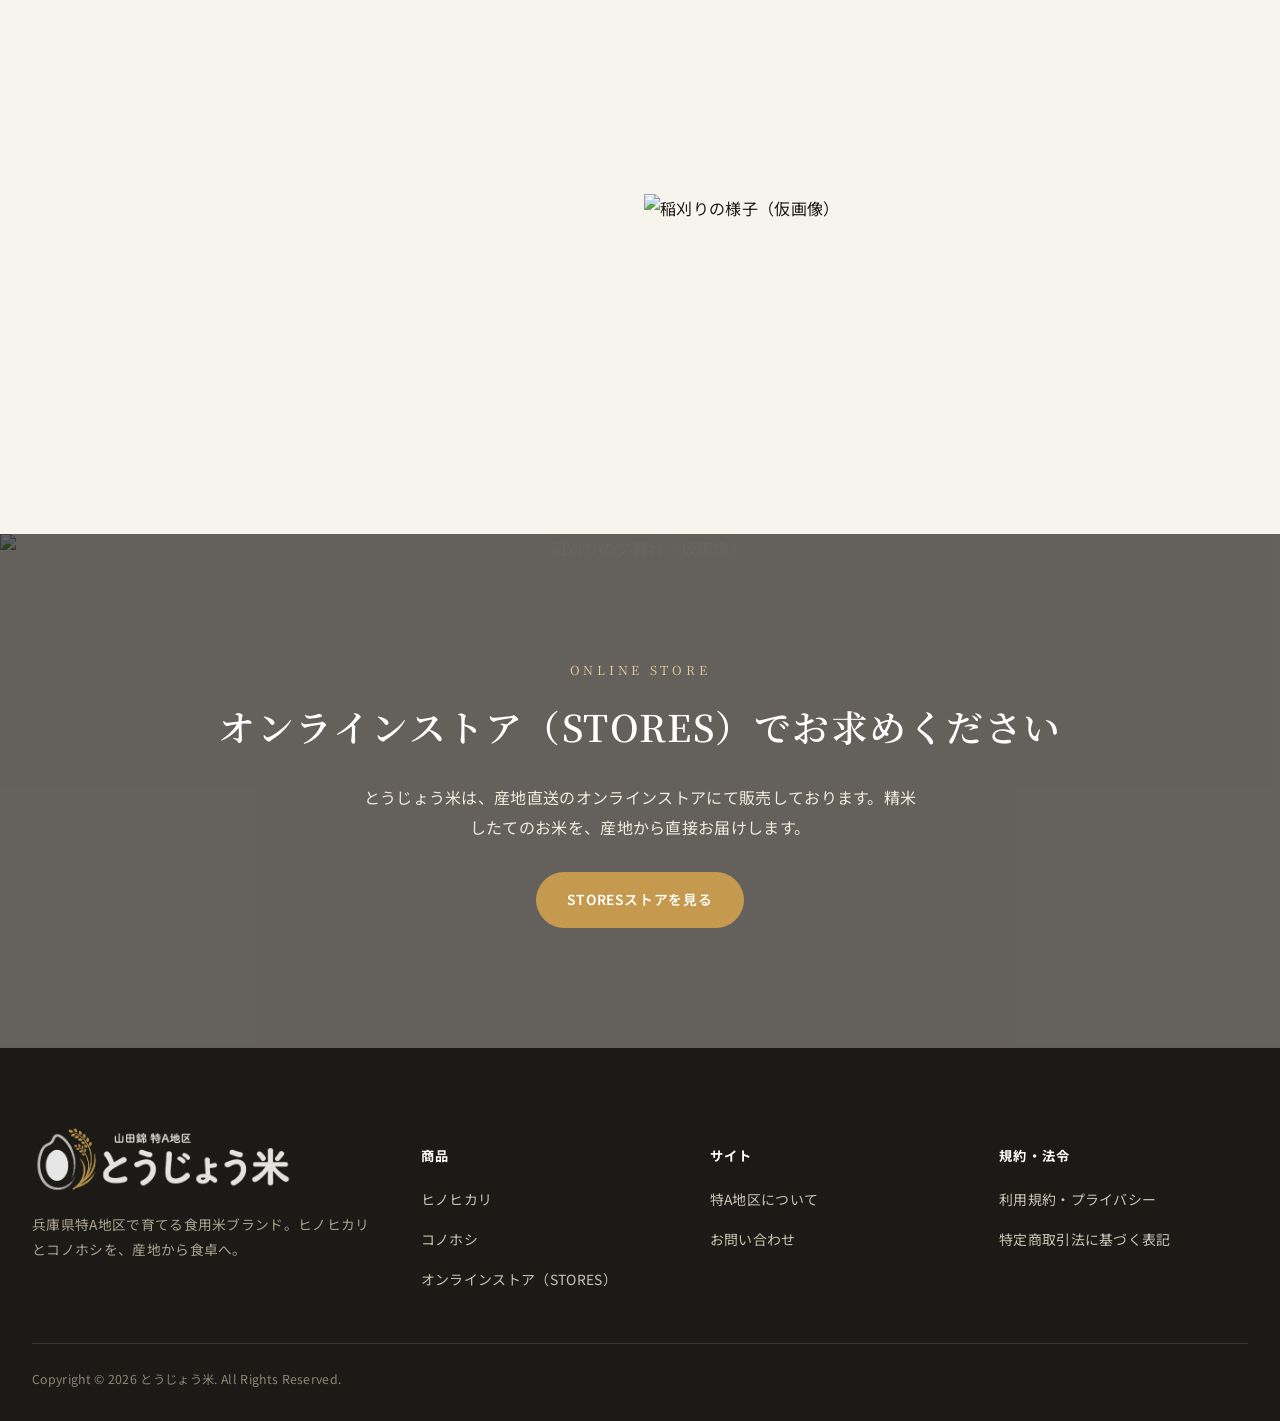
==== commit 3ccc5153: "Update index.html" ====
--- a/index.html
+++ b/index.html
@@ -38,11 +38,11 @@
 <div class="split-photo">
   <div class="split-photo__cell">
     <img src="images/farmer.jpg" alt="生産者（仮画像）">
-    <div class="split-photo__text"><h3>受け継ぎ、<br>磨き続ける。</h3></div>
+    <div class="split-photo__text"><h3>90年の技術を受け継ぎ、<br>アップデートする。</h3></div>
   </div>
   <div class="split-photo__cell">
     <img src="images/rice-ear-close.jpg" alt="稲穂と青空（仮画像）">
-    <div class="split-photo__text"><h3>山田錦を育てる、<br>テロワール</h3></div>
+    <div class="split-photo__text"><h3>最高峰の酒米を育てる、<br>山田錦特A地区の地力。</h3></div>
   </div>
 </div>
 <!-- ===== FEATURE STRIP ===== -->
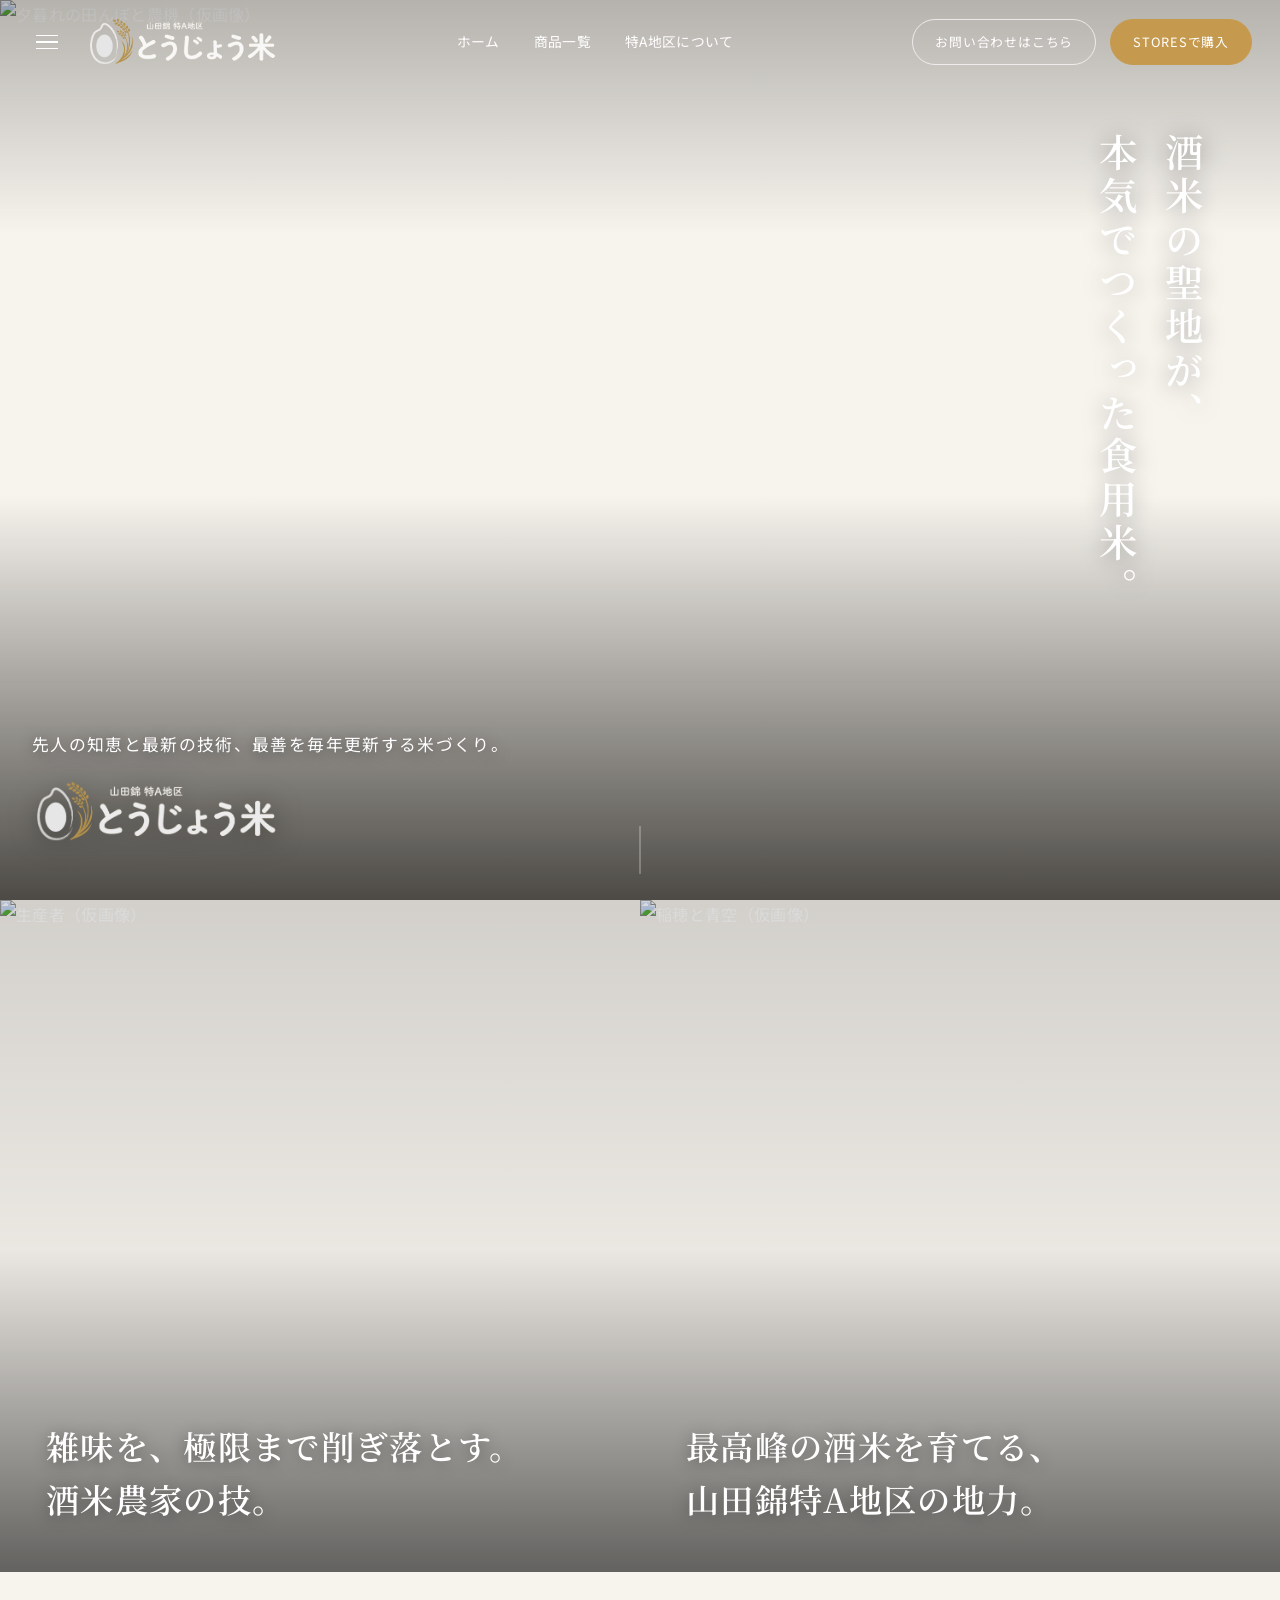
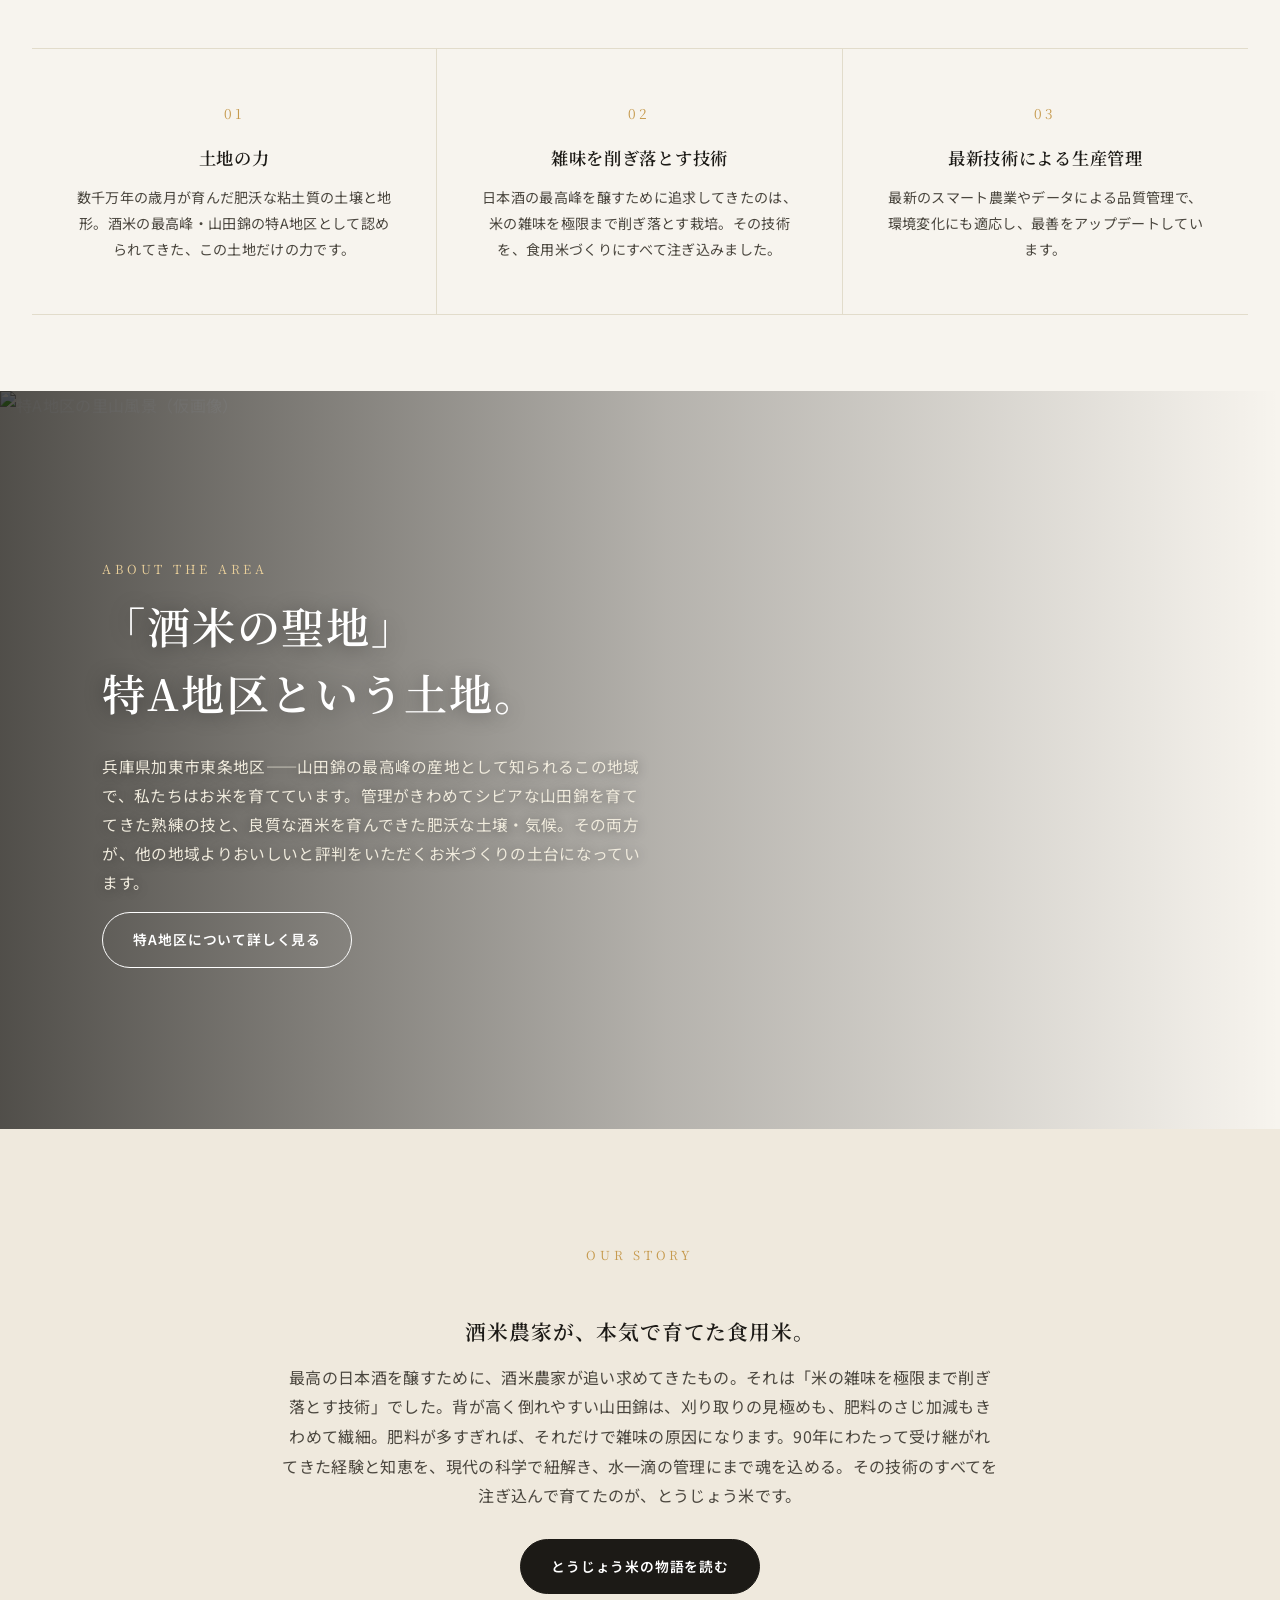
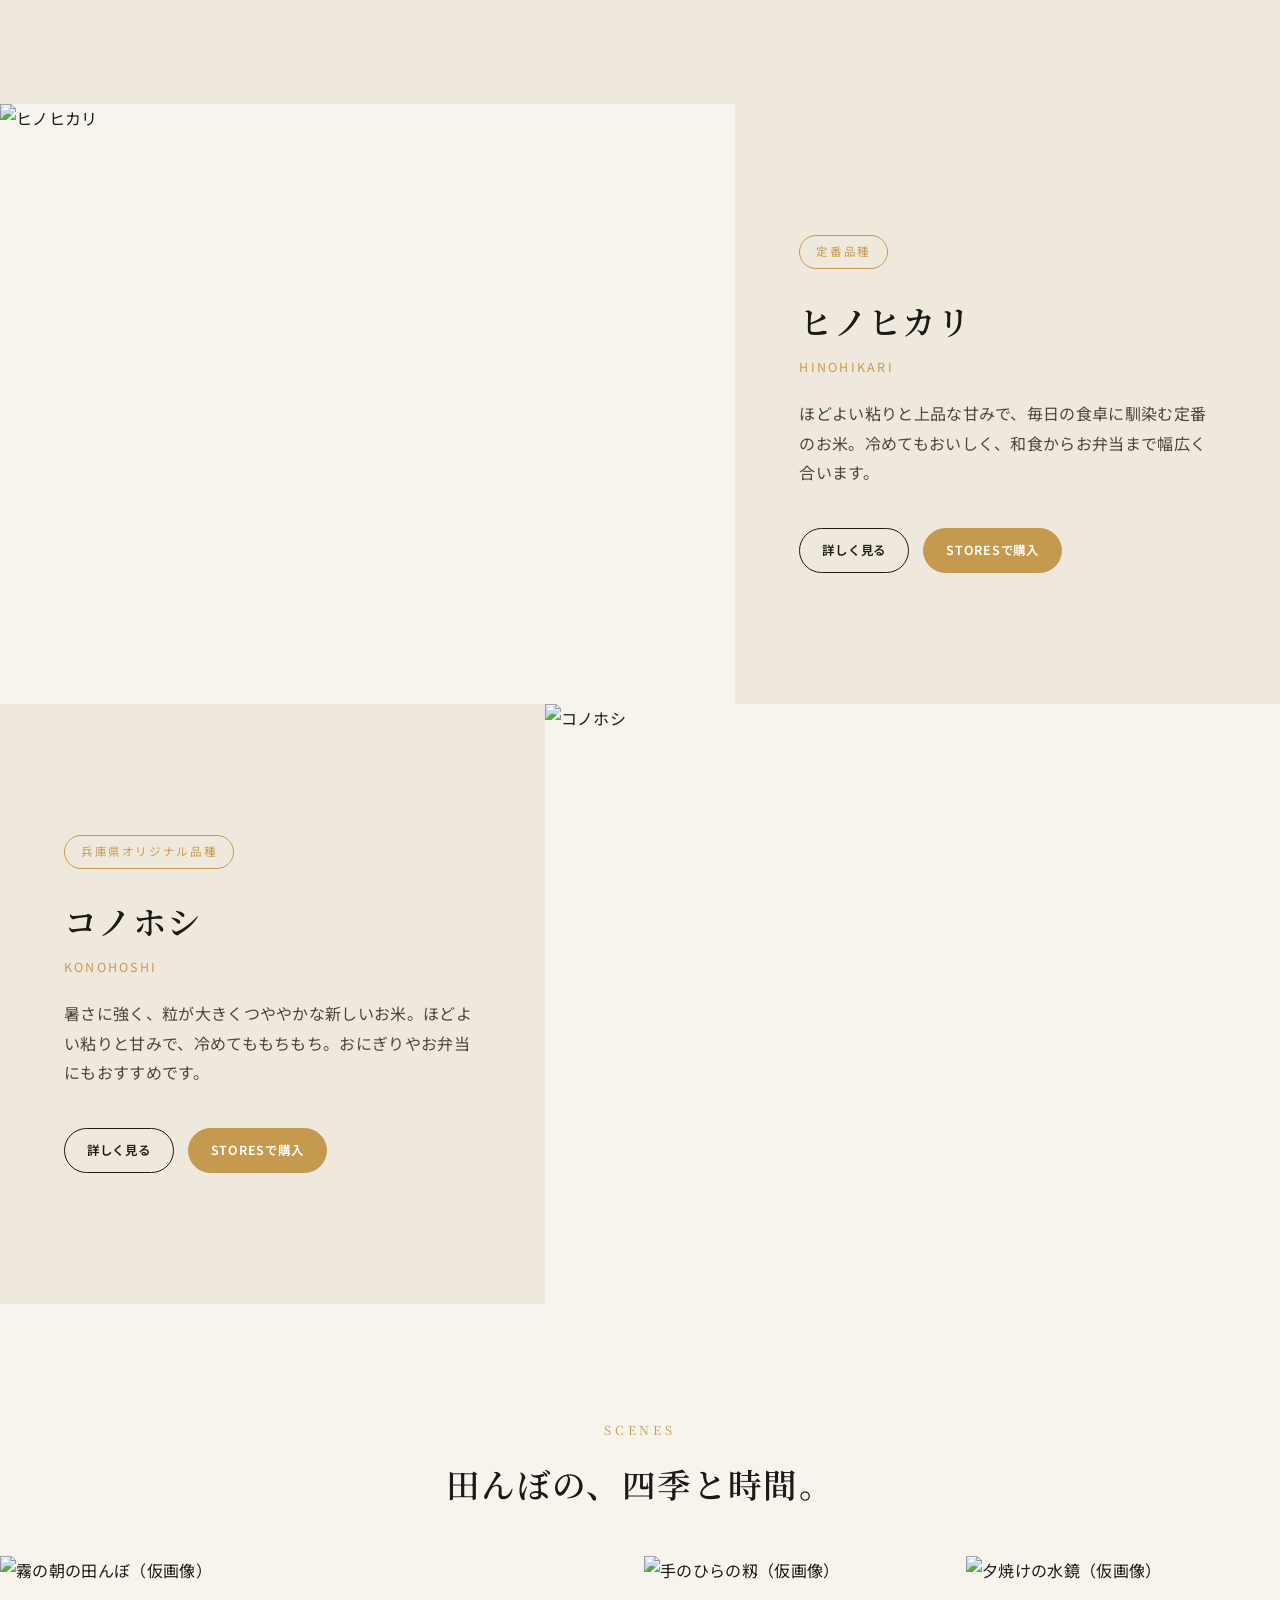
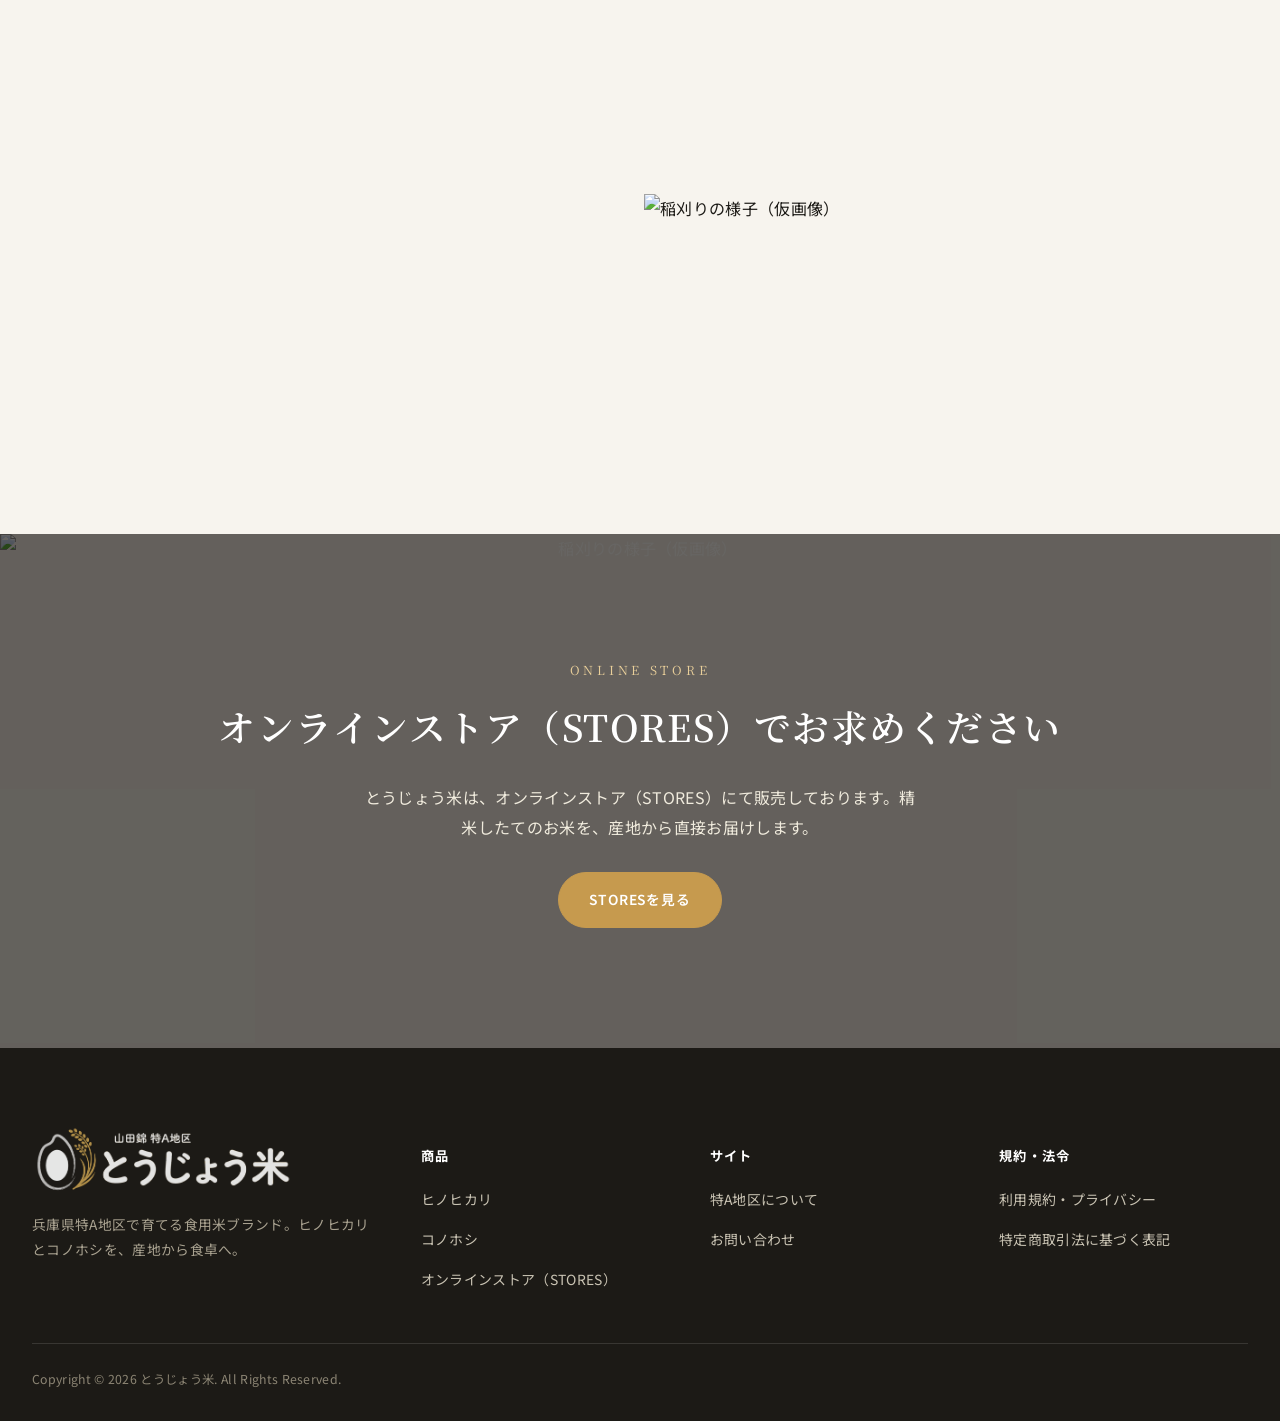
==== commit f21e4954: "Update index.html" ====
--- a/index.html
+++ b/index.html
@@ -3,7 +3,7 @@
 <head>
 <meta charset="UTF-8">
 <meta name="viewport" content="width=device-width, initial-scale=1.0">
-<title>とうじょう米 | 兵庫県加東市東条地区・山田錦特A地区の農家が作る食用米</title>
+<title>とうじょう米 | 兵庫県加東市東条地区・山田錦特A地区の農家がつくる食用米</title>
 <meta name="description" content="兵庫県・特A地区（三木市吉川町、加東市東条町・社町）で育てる食用米ブランド「とうじょう米」。ヒノヒカリとコノホシの2品種を、産地直送でお届けします。ご購入はオンラインストア（STORES）にて。">
 <link rel="preconnect" href="https://fonts.googleapis.com">
 <link href="https://fonts.googleapis.com/css2?family=Noto+Serif+JP:wght@500;600;700&family=Noto+Sans+JP:wght@400;500;700&display=swap" rel="stylesheet">
@@ -27,9 +27,9 @@
 <!-- ===== HERO ===== -->
 <section class="hero-full">
   <div class="hero-full__media"><img src="images/hero-main.jpg" alt="夕暮れの田んぼと農機（仮画像）"></div>
-  <div class="hero-full__vertical">最高峰の酒米を育てる<br>この土地で。</div>
+  <div class="hero-full__vertical">酒米の聖地が、<br>本気でつくった食用米。</div>
   <div class="hero-full__bottom">
-    <p class="hero-full__tag">先人の知恵と最新の技術、最善を毎年更新する米作り。</p>
+    <p class="hero-full__tag">先人の知恵と最新の技術、最善を毎年更新する米づくり。</p>
     <div class="hero-full__logo"><img src="images/logo.png" alt="とうじょう米" style="height:72px;width:auto;display:block;"></div>
   </div>
   <div class="scroll-cue"></div>
@@ -38,7 +38,7 @@
 <div class="split-photo">
   <div class="split-photo__cell">
     <img src="images/farmer.jpg" alt="生産者（仮画像）">
-    <div class="split-photo__text"><h3>90年の技術を受け継ぎ、<br>アップデートする。</h3></div>
+    <div class="split-photo__text"><h3>雑味を、極限まで削ぎ落とす。<br>酒米農家の技。</h3></div>
   </div>
   <div class="split-photo__cell">
     <img src="images/rice-ear-close.jpg" alt="稲穂と青空（仮画像）">
@@ -51,13 +51,13 @@
     <div class="feature-strip">
       <div class="feature-strip__item">
         <span class="feature-strip__num">01</span>
-        <h4>肥沃な粘土質の土壌</h4>
-        <p>養分と水分の保持力が高い粘土質の土壌が、稲にじっくりと旨みを蓄えさせます。</p>
+        <h4>土地の力</h4>
+        <p>数千万年の歳月が育んだ肥沃な粘土質の土壌と地形。酒米の最高峰・山田錦の特A地区として認められてきた、この土地だけの力です。</p>
       </div>
       <div class="feature-strip__item">
         <span class="feature-strip__num">02</span>
-        <h4>山田錦で磨いた栽培技術</h4>
-        <p>倒れやすく肥料管理もシビアな山田錦を育ててきた熟練の技が、食用米の味を支えます。</p>
+        <h4>雑味を削ぎ落とす技術</h4>
+        <p>日本酒の最高峰を醸すために追求してきたのは、米の雑味を極限まで削ぎ落とす栽培。その技術を、食用米づくりにすべて注ぎ込みました。</p>
       </div>
       <div class="feature-strip__item">
         <span class="feature-strip__num">03</span>
@@ -74,7 +74,7 @@
     <div class="banner-photo__box">
       <span class="eyebrow">About the area</span>
       <h2>「酒米の聖地」<br>特A地区という土地。</h2>
-      <p>兵庫県加東市東条地区――山田錦の最高峰の産地として知られるこの地域で、私たちはお米を育てています。管理が極めてシビアな山田錦を育ててきた熟練の技と、良質な酒米を育んできた肥沃な土壌・気候。その両方が、他の地域よりおいしいと評判をいただくお米づくりの土台になっています。</p>
+      <p>兵庫県加東市東条地区――山田錦の最高峰の産地として知られるこの地域で、私たちはお米を育てています。管理がきわめてシビアな山田錦を育ててきた熟練の技と、良質な酒米を育んできた肥沃な土壌・気候。その両方が、他の地域よりおいしいと評判をいただくお米づくりの土台になっています。</p>
       <a href="about.html" class="btn btn--light">特A地区について詳しく見る</a>
     </div>
   </div>
@@ -84,7 +84,7 @@
   <div class="container container--narrow prose" style="text-align:center;">
     <span class="eyebrow">Our Story</span>
     <h2>酒米農家が、本気で育てた食用米。</h2>
-    <p>山田錦の栽培は、食用米よりもずっとシビアです。背が高く風雨で倒れやすいため刈り取り時期の見極めも難しく、肥料が多すぎれば雑味の原因にもなる――そんな繊細なさじ加減を、特A地区の農家は長年かけて体得してきました。そのシビアなコントロールに熟練した酒米農家が、肥沃な特A地区の土地で育てる食用米は、他の地域のお米よりもかなりおいしいと評判をいただいています。</p>
+    <p>最高の日本酒を醸すために、酒米農家が追い求めてきたもの。それは「米の雑味を極限まで削ぎ落とす技術」でした。背が高く倒れやすい山田錦は、刈り取りの見極めも、肥料のさじ加減もきわめて繊細。肥料が多すぎれば、それだけで雑味の原因になります。90年にわたって受け継がれてきた経験と知恵を、現代の科学で紐解き、水一滴の管理にまで魂を込める。その技術のすべてを注ぎ込んで育てたのが、とうじょう米です。</p>
     <div style="margin-top:28px;">
       <a href="about.html" class="btn btn--dark">とうじょう米の物語を読む</a>
     </div>
@@ -93,12 +93,12 @@
 <!-- ===== PRODUCTS ===== -->
 <section class="product-showcase">
   <div class="product-block">
-    <div class="product-block__img"><img src="images/bowl-rice.jpg" alt="ヒノヒカリ（仮画像）"></div>
+    <div class="product-block__img"><img src="images/bowl-rice.jpg" alt="ヒノヒカリ"></div>
     <div class="product-block__text">
       <span class="tag">定番品種</span>
       <h3>ヒノヒカリ</h3>
       <span class="kana">Hinohikari</span>
-      <p class="desc">程よい粘りと上品な甘みで、毎日の食卓に馴染む定番のお米。冷めてもおいしく、和食からお弁当まで幅広く合います。</p>
+      <p class="desc">ほどよい粘りと上品な甘みで、毎日の食卓に馴染む定番のお米。冷めてもおいしく、和食からお弁当まで幅広く合います。</p>
       <div class="product-block__actions">
         <a href="hinohikari.html" class="btn btn--outline btn--sm">詳しく見る</a>
         <a data-store="hinohikari" class="btn btn--store btn--sm" target="_blank" rel="noopener">STORESで購入</a>
@@ -106,7 +106,7 @@
     </div>
   </div>
   <div class="product-block reverse">
-    <div class="product-block__img"><img src="images/grain-macro.jpg" alt="コノホシ（仮画像）"></div>
+    <div class="product-block__img"><img src="images/grain-macro.jpg" alt="コノホシ"></div>
     <div class="product-block__text">
       <span class="tag">兵庫県オリジナル品種</span>
       <h3>コノホシ</h3>
@@ -136,12 +136,12 @@
 </section>
 <!-- ===== CTA ===== -->
 <section class="cta-photo">
-  <img src="images/harvest-combine.jpg" alt="稲刈りの夕暮れ（仮画像）">
+  <img src="images/harvest-combine.jpg" alt="稲刈りの様子（仮画像）">
   <div class="container cta-photo__inner">
     <span class="eyebrow" style="color:#e9cf9a;">Online Store</span>
     <h2>オンラインストア（STORES）でお求めください</h2>
-    <p>とうじょう米は、産地直送のオンラインストアにて販売しております。精米したてのお米を、産地から直接お届けします。</p>
-    <a data-store="base" class="btn btn--store" target="_blank" rel="noopener">STORESストアを見る</a>
+    <p>とうじょう米は、オンラインストア（STORES）にて販売しております。精米したてのお米を、産地から直接お届けします。</p>
+    <a data-store="base" class="btn btn--store" target="_blank" rel="noopener">STORESを見る</a>
   </div>
 </section>
 
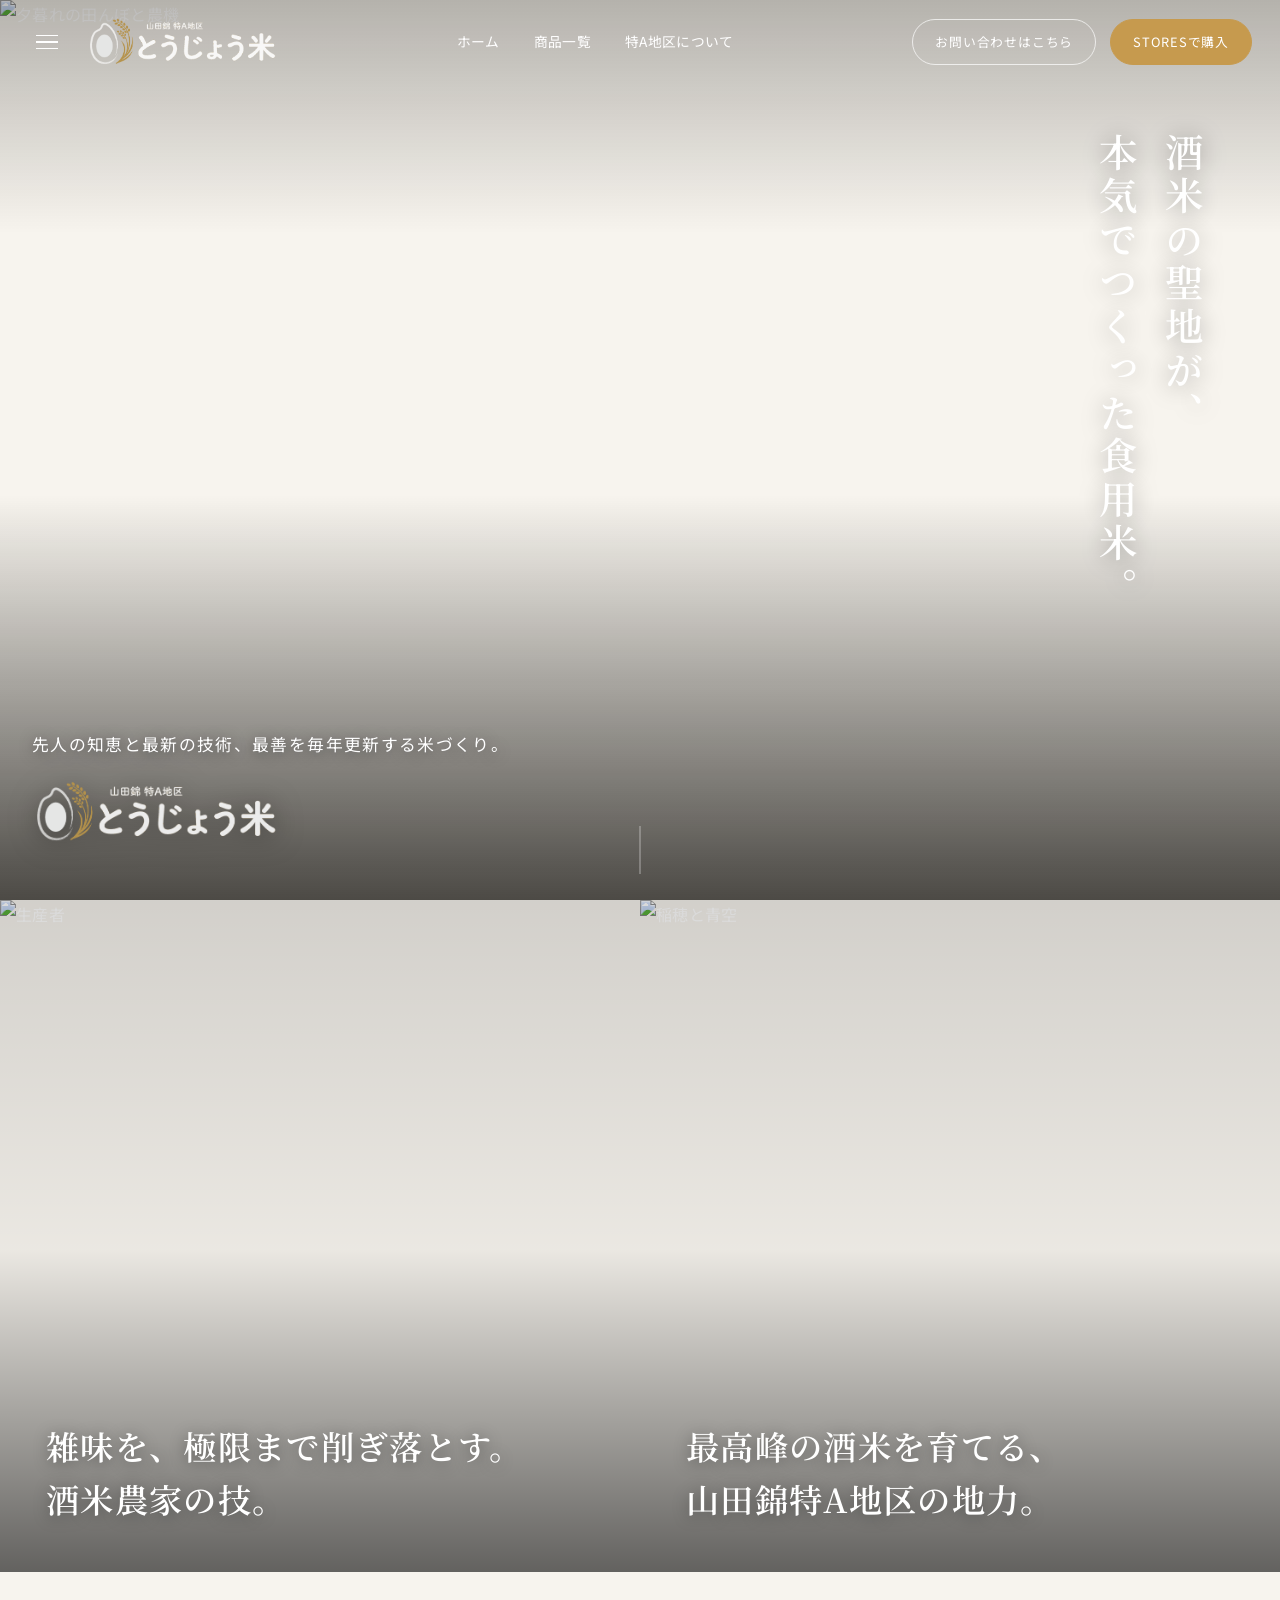
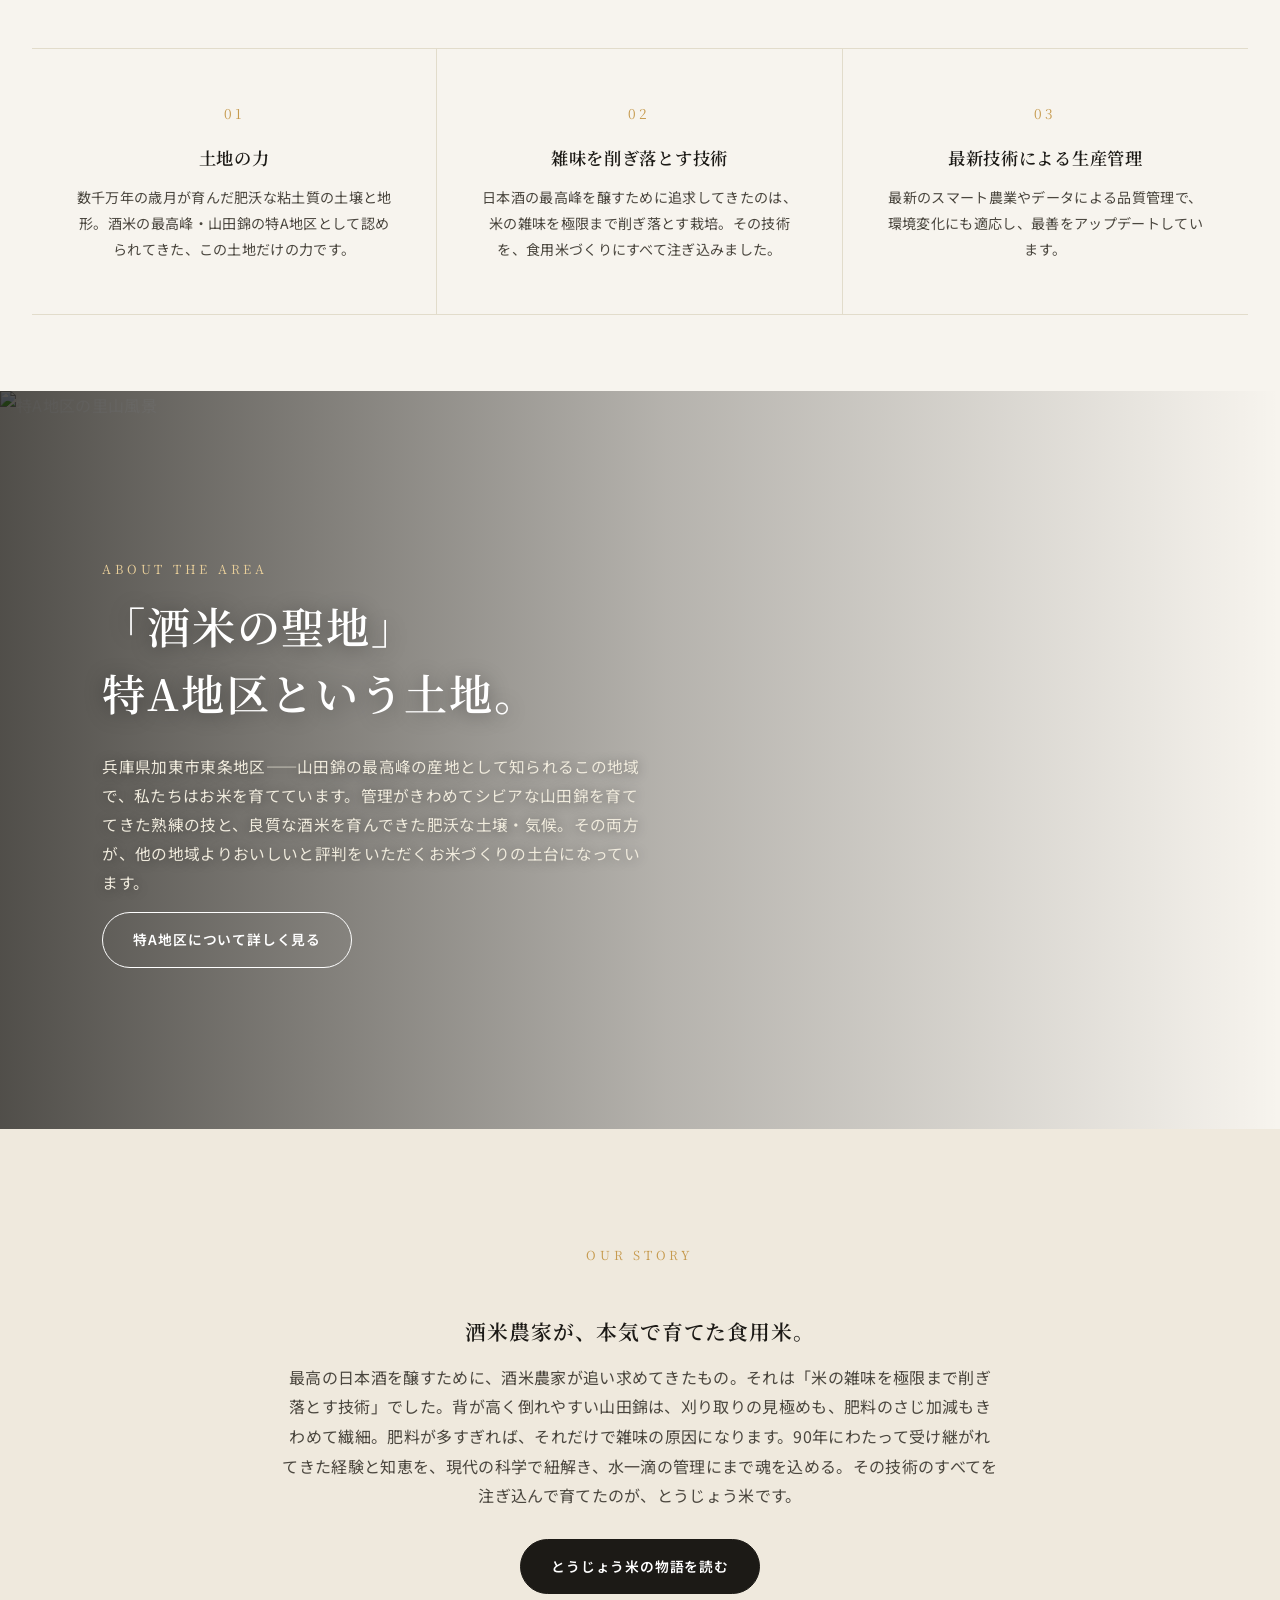
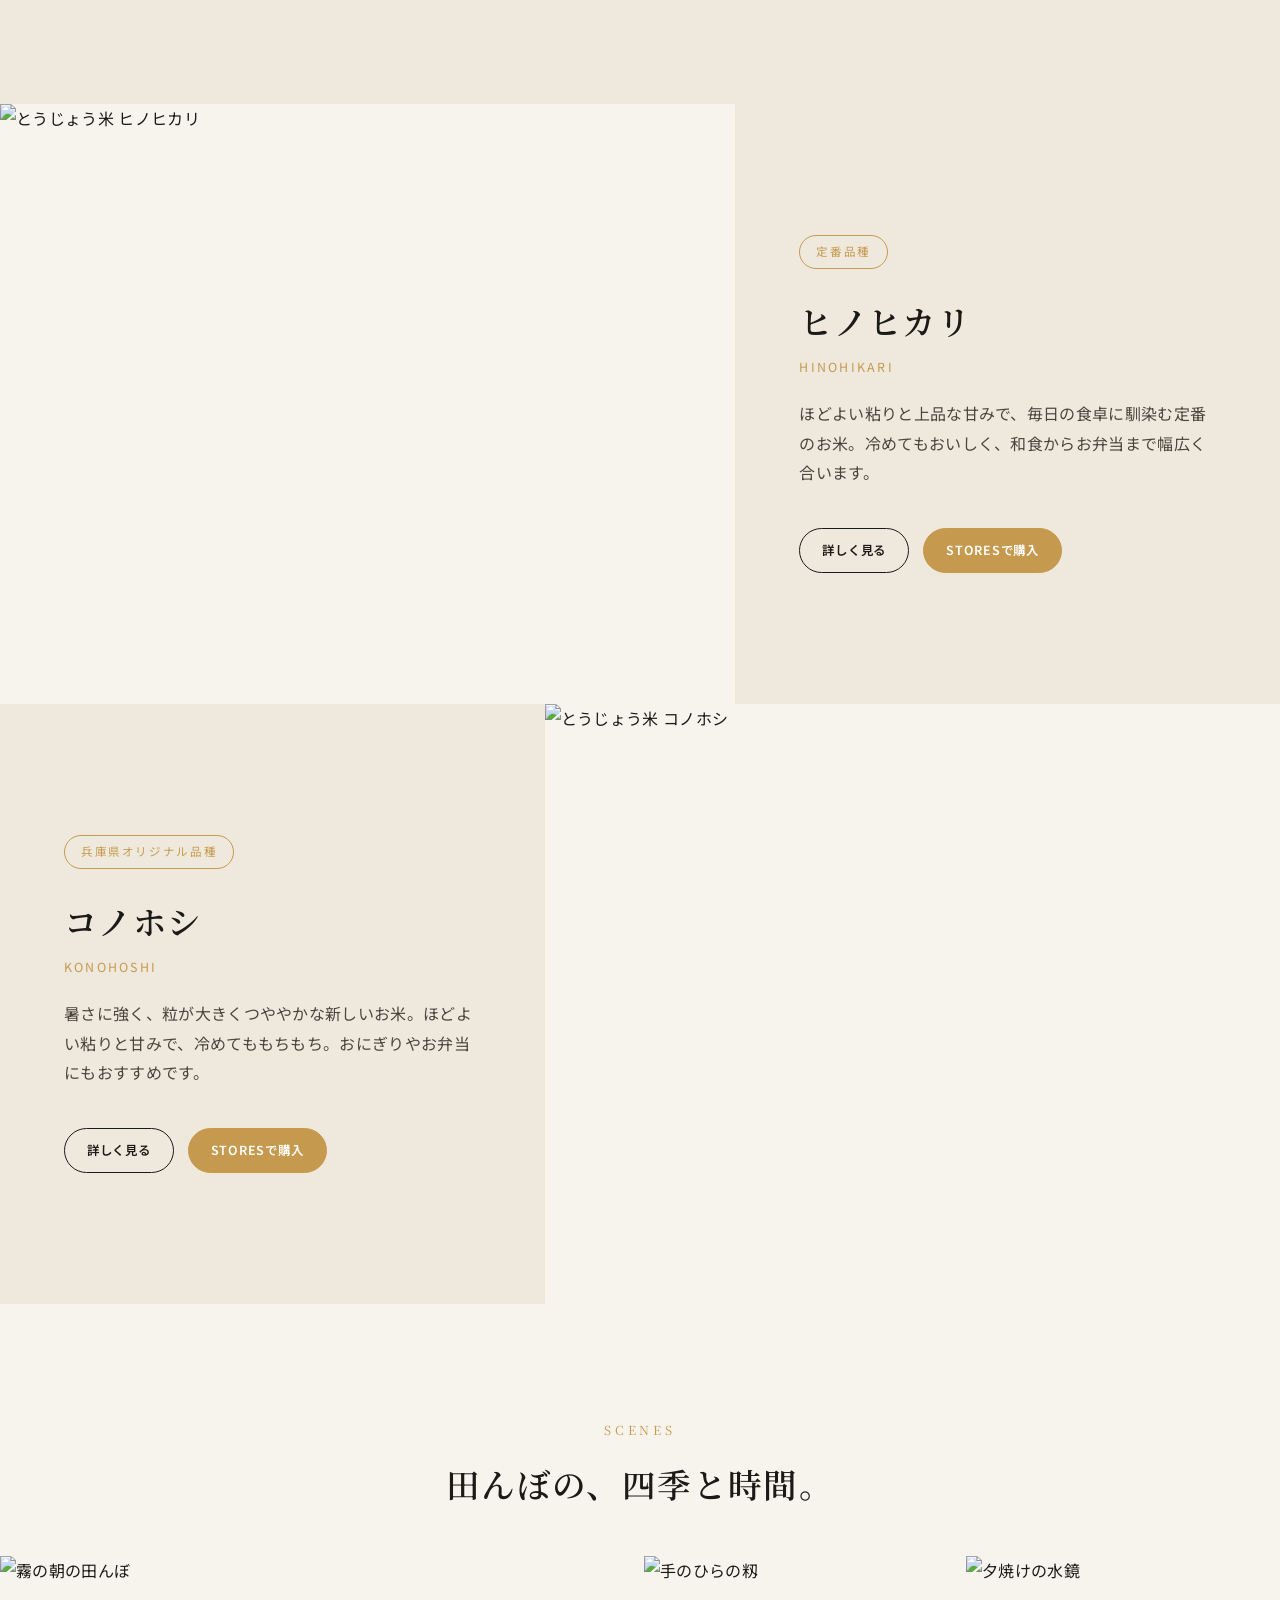
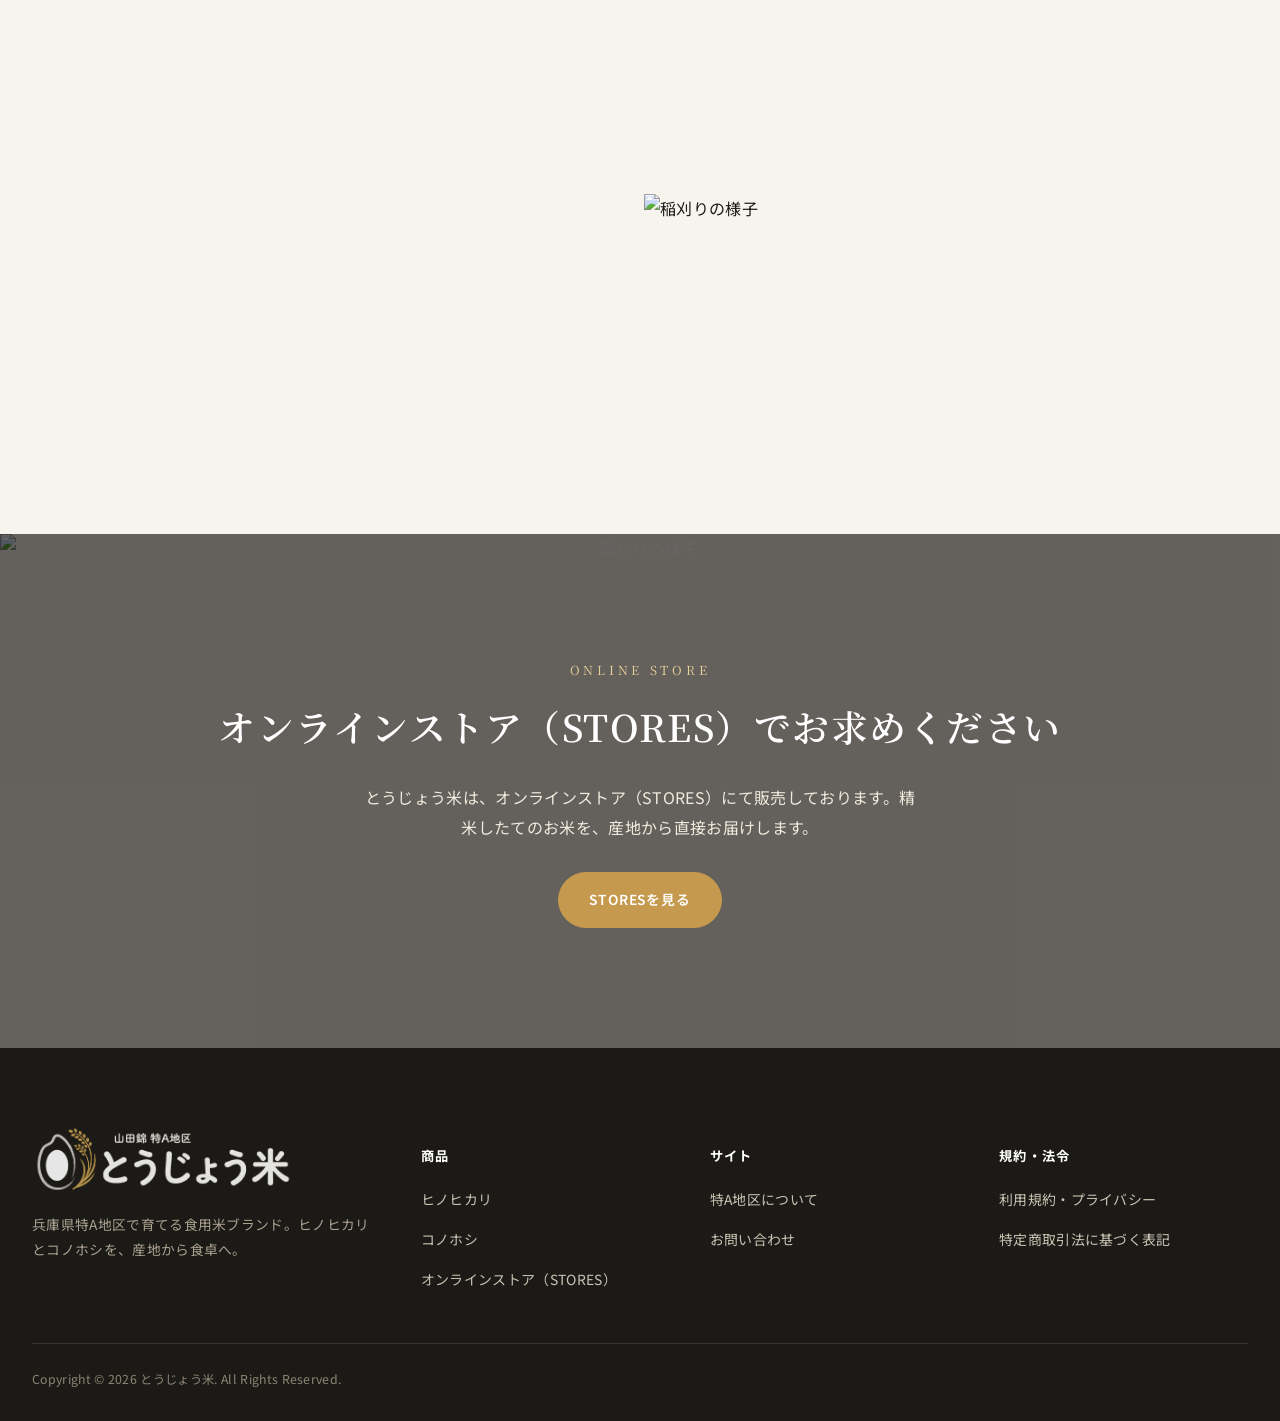
==== commit ea087b38: "SEO" ====
--- a/index.html
+++ b/index.html
@@ -5,11 +5,23 @@
 <meta name="viewport" content="width=device-width, initial-scale=1.0">
 <title>とうじょう米 | 兵庫県加東市東条地区・山田錦特A地区の農家がつくる食用米</title>
 <meta name="description" content="兵庫県・特A地区（三木市吉川町、加東市東条町・社町）で育てる食用米ブランド「とうじょう米」。ヒノヒカリとコノホシの2品種を、産地直送でお届けします。ご購入はオンラインストア（STORES）にて。">
+<meta name="robots" content="index,follow">
+<link rel="canonical" href="https://store.yamadanishiki.com/">
+<meta property="og:type" content="website">
+<meta property="og:site_name" content="とうじょう米">
+<meta property="og:locale" content="ja_JP">
+<meta property="og:url" content="https://store.yamadanishiki.com/">
+<meta property="og:title" content="とうじょう米 | 山田錦特A地区で育てるおいしいお米">
+<meta property="og:description" content="兵庫県・特A地区（三木市吉川町、加東市東条町・社町）で育てる食用米ブランド「とうじょう米」。ヒノヒカリとコノホシの2品種を、産地直送でお届けします。ご購入はオンラインストア（STORES）にて。">
+<meta property="og:image" content="https://store.yamadanishiki.com/images/og-image.jpg">
+<meta name="twitter:card" content="summary_large_image">
+<meta name="twitter:title" content="とうじょう米 | 山田錦特A地区で育てるおいしいお米">
+<meta name="twitter:description" content="兵庫県・特A地区（三木市吉川町、加東市東条町・社町）で育てる食用米ブランド「とうじょう米」。ヒノヒカリとコノホシの2品種を、産地直送でお届けします。ご購入はオンラインストア（STORES）にて。">
+<meta name="twitter:image" content="https://store.yamadanishiki.com/images/og-image.jpg">
 <link rel="preconnect" href="https://fonts.googleapis.com">
+<link rel="preconnect" href="https://fonts.gstatic.com" crossorigin>
 <link href="https://fonts.googleapis.com/css2?family=Noto+Serif+JP:wght@500;600;700&family=Noto+Sans+JP:wght@400;500;700&display=swap" rel="stylesheet">
 <link rel="stylesheet" href="css/style.css">
-<meta property="og:title" content="とうじょう米 | 山田錦特A地区で育てるおいしいお米">
-<meta property="og:image" content="images/og-image.jpg">
 <!-- Google tag (gtag.js) -->
 <script async src="https://www.googletagmanager.com/gtag/js?id=G-0ZHD11J6M9"></script>
 <script>
@@ -19,6 +31,42 @@
 
   gtag('config', 'G-0ZHD11J6M9');
 </script>
+<script type="application/ld+json">
+{
+  "@context": "https://schema.org",
+  "@graph": [
+    {
+      "@type": "WebSite",
+      "@id": "https://store.yamadanishiki.com/#website",
+      "url": "https://store.yamadanishiki.com/",
+      "name": "とうじょう米",
+      "inLanguage": "ja",
+      "publisher": {
+        "@id": "https://store.yamadanishiki.com/#organization"
+      }
+    },
+    {
+      "@type": "Organization",
+      "@id": "https://store.yamadanishiki.com/#organization",
+      "name": "とうじょうＲＭＯ",
+      "url": "https://tojormo.com",
+      "telephone": "+81-795-46-2020",
+      "address": {
+        "@type": "PostalAddress",
+        "addressCountry": "JP",
+        "addressRegion": "兵庫県",
+        "addressLocality": "加東市",
+        "streetAddress": "岡本247-4"
+      }
+    },
+    {
+      "@type": "Brand",
+      "name": "とうじょう米",
+      "url": "https://store.yamadanishiki.com/"
+    }
+  ]
+}
+</script>
 </head>
 <body>
 <!-- ===== 共通ヘッダー（js/main.js が生成） ===== -->
@@ -26,22 +74,22 @@
 
 <!-- ===== HERO ===== -->
 <section class="hero-full">
-  <div class="hero-full__media"><img src="images/hero-main.jpg" alt="夕暮れの田んぼと農機（仮画像）"></div>
+  <div class="hero-full__media"><img fetchpriority="high" src="images/hero-main.jpg" alt="夕暮れの田んぼと農機"></div>
   <div class="hero-full__vertical">酒米の聖地が、<br>本気でつくった食用米。</div>
   <div class="hero-full__bottom">
     <p class="hero-full__tag">先人の知恵と最新の技術、最善を毎年更新する米づくり。</p>
-    <div class="hero-full__logo"><img src="images/logo.png" alt="とうじょう米" style="height:72px;width:auto;display:block;"></div>
+    <div class="hero-full__logo"><h1 style="margin:0;padding:0;line-height:0;font-size:inherit;"><img src="images/logo.png" alt="とうじょう米｜兵庫県加東市東条・山田錦特A地区の食用米" style="height:72px;width:auto;display:block;"></h1></div>
   </div>
   <div class="scroll-cue"></div>
 </section>
 <!-- ===== SPLIT PHOTO ===== -->
 <div class="split-photo">
   <div class="split-photo__cell">
-    <img src="images/farmer.jpg" alt="生産者（仮画像）">
+    <img loading="lazy" decoding="async" src="images/farmer.jpg" alt="生産者">
     <div class="split-photo__text"><h3>雑味を、極限まで削ぎ落とす。<br>酒米農家の技。</h3></div>
   </div>
   <div class="split-photo__cell">
-    <img src="images/rice-ear-close.jpg" alt="稲穂と青空（仮画像）">
+    <img loading="lazy" decoding="async" src="images/rice-ear-close.jpg" alt="稲穂と青空">
     <div class="split-photo__text"><h3>最高峰の酒米を育てる、<br>山田錦特A地区の地力。</h3></div>
   </div>
 </div>
@@ -69,7 +117,7 @@
 </section>
 <!-- ===== AREA BANNER ===== -->
 <section class="banner-photo">
-  <img src="images/aerial-fields.jpg" alt="特A地区の里山風景（仮画像）">
+  <img loading="lazy" decoding="async" src="images/aerial-fields.jpg" alt="特A地区の里山風景">
   <div class="banner-photo__inner">
     <div class="banner-photo__box">
       <span class="eyebrow">About the area</span>
@@ -93,7 +141,7 @@
 <!-- ===== PRODUCTS ===== -->
 <section class="product-showcase">
   <div class="product-block">
-    <div class="product-block__img"><img src="images/bowl-rice.jpg" alt="ヒノヒカリ"></div>
+    <div class="product-block__img"><img loading="lazy" decoding="async" src="images/bowl-rice.jpg" alt="とうじょう米 ヒノヒカリ"></div>
     <div class="product-block__text">
       <span class="tag">定番品種</span>
       <h3>ヒノヒカリ</h3>
@@ -106,7 +154,7 @@
     </div>
   </div>
   <div class="product-block reverse">
-    <div class="product-block__img"><img src="images/grain-macro.jpg" alt="コノホシ"></div>
+    <div class="product-block__img"><img loading="lazy" decoding="async" src="images/grain-macro.jpg" alt="とうじょう米 コノホシ"></div>
     <div class="product-block__text">
       <span class="tag">兵庫県オリジナル品種</span>
       <h3>コノホシ</h3>
@@ -128,15 +176,15 @@
     </div>
   </div>
   <div class="mosaic">
-    <a class="mosaic-item span-2 span-2-row" href="about.html"><img src="images/misty-fields.jpg" alt="霧の朝の田んぼ（仮画像）"></a>
-    <a class="mosaic-item" href="products.html"><img src="images/hands-grain.jpg" alt="手のひらの籾（仮画像）"></a>
-    <a class="mosaic-item" href="about.html"><img src="images/sunset-reflection.jpg" alt="夕焼けの水鏡（仮画像）"></a>
-    <a class="mosaic-item span-2" href="about.html"><img src="images/harvest-combine.jpg" alt="稲刈りの様子（仮画像）"></a>
+    <a class="mosaic-item span-2 span-2-row" href="about.html"><img loading="lazy" decoding="async" src="images/misty-fields.jpg" alt="霧の朝の田んぼ"></a>
+    <a class="mosaic-item" href="products.html"><img loading="lazy" decoding="async" src="images/hands-grain.jpg" alt="手のひらの籾"></a>
+    <a class="mosaic-item" href="about.html"><img loading="lazy" decoding="async" src="images/sunset-reflection.jpg" alt="夕焼けの水鏡"></a>
+    <a class="mosaic-item span-2" href="about.html"><img loading="lazy" decoding="async" src="images/harvest-combine.jpg" alt="稲刈りの様子"></a>
   </div>
 </section>
 <!-- ===== CTA ===== -->
 <section class="cta-photo">
-  <img src="images/harvest-combine.jpg" alt="稲刈りの様子（仮画像）">
+  <img loading="lazy" decoding="async" src="images/harvest-combine.jpg" alt="稲刈りの様子">
   <div class="container cta-photo__inner">
     <span class="eyebrow" style="color:#e9cf9a;">Online Store</span>
     <h2>オンラインストア（STORES）でお求めください</h2>
@@ -145,7 +193,7 @@
   </div>
 </section>
 
-<!-- ===== 共通フッター（js/main.js が生成 / トップは仮画像注記なし） ===== -->
+<!-- ===== 共通フッター（js/main.js が生成） ===== -->
 <div id="site-footer" data-image-note="false"></div>
 
 <script src="js/config.js"></script>
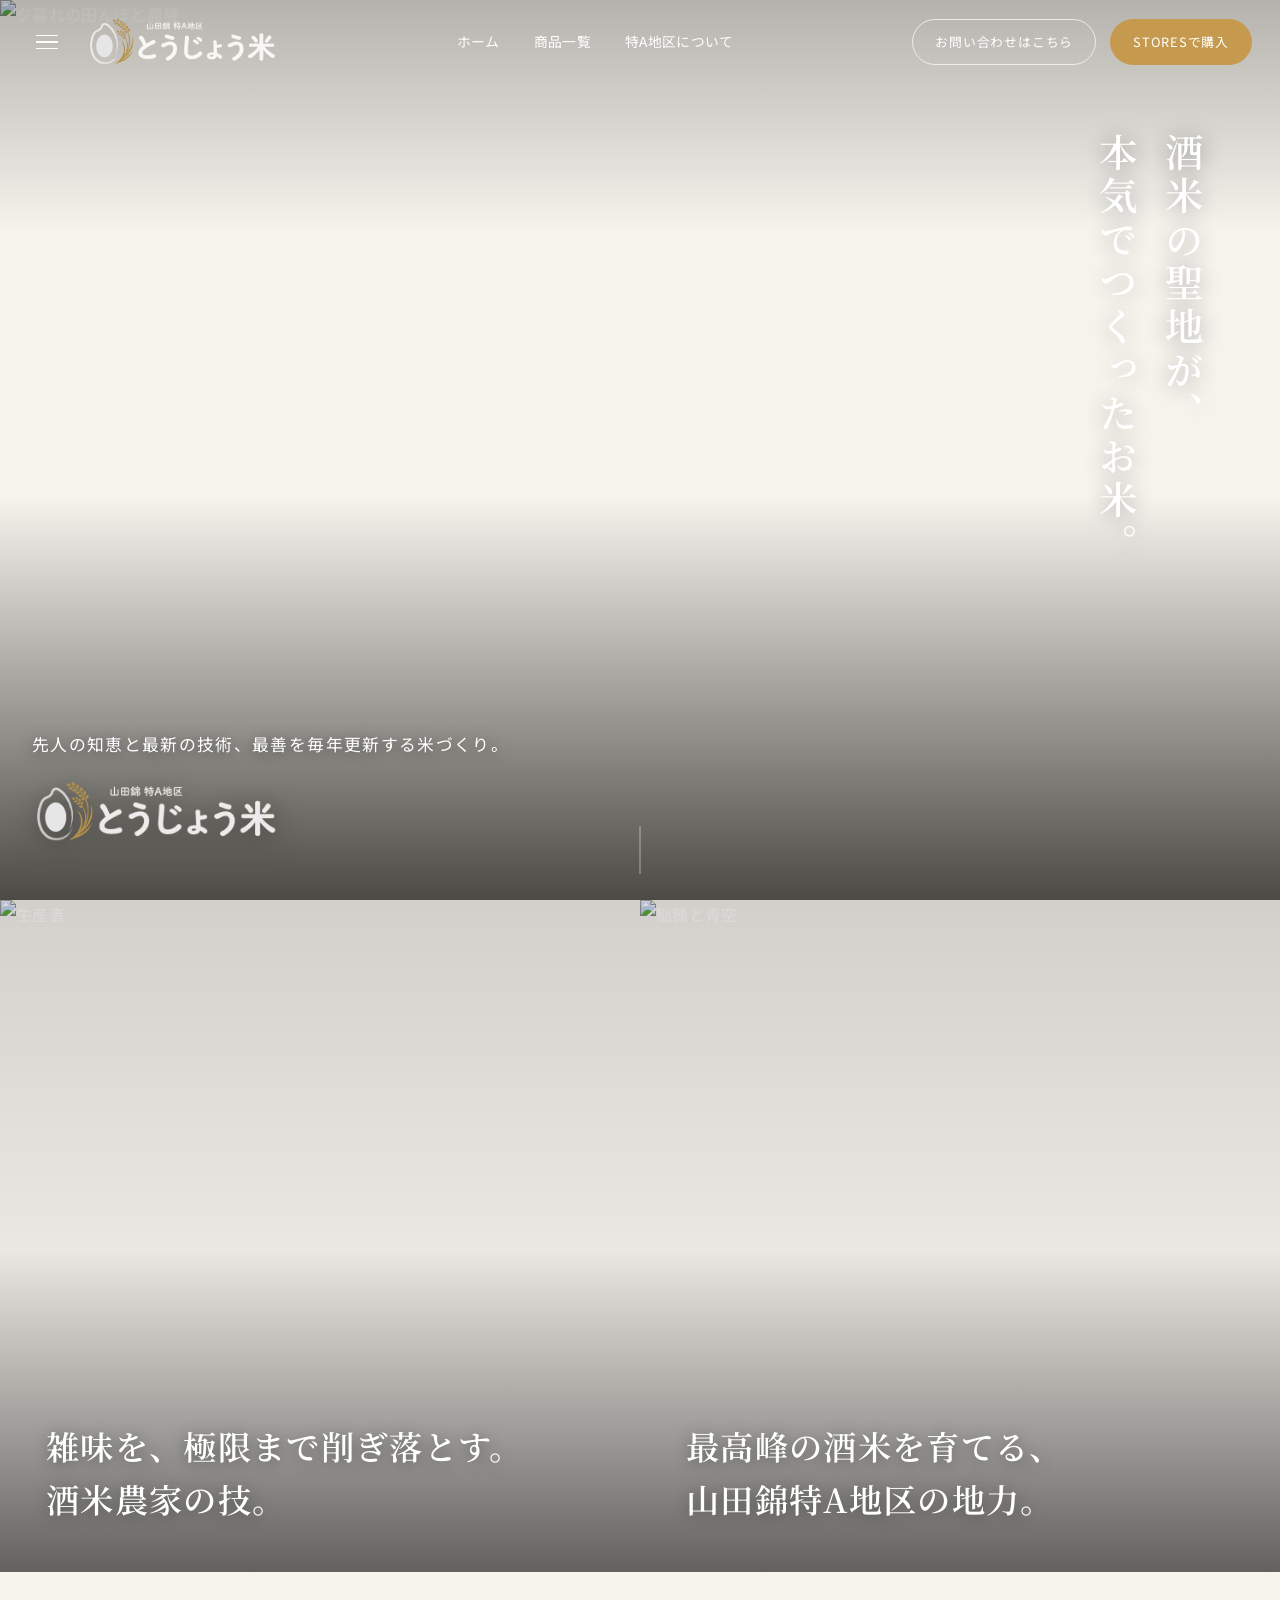
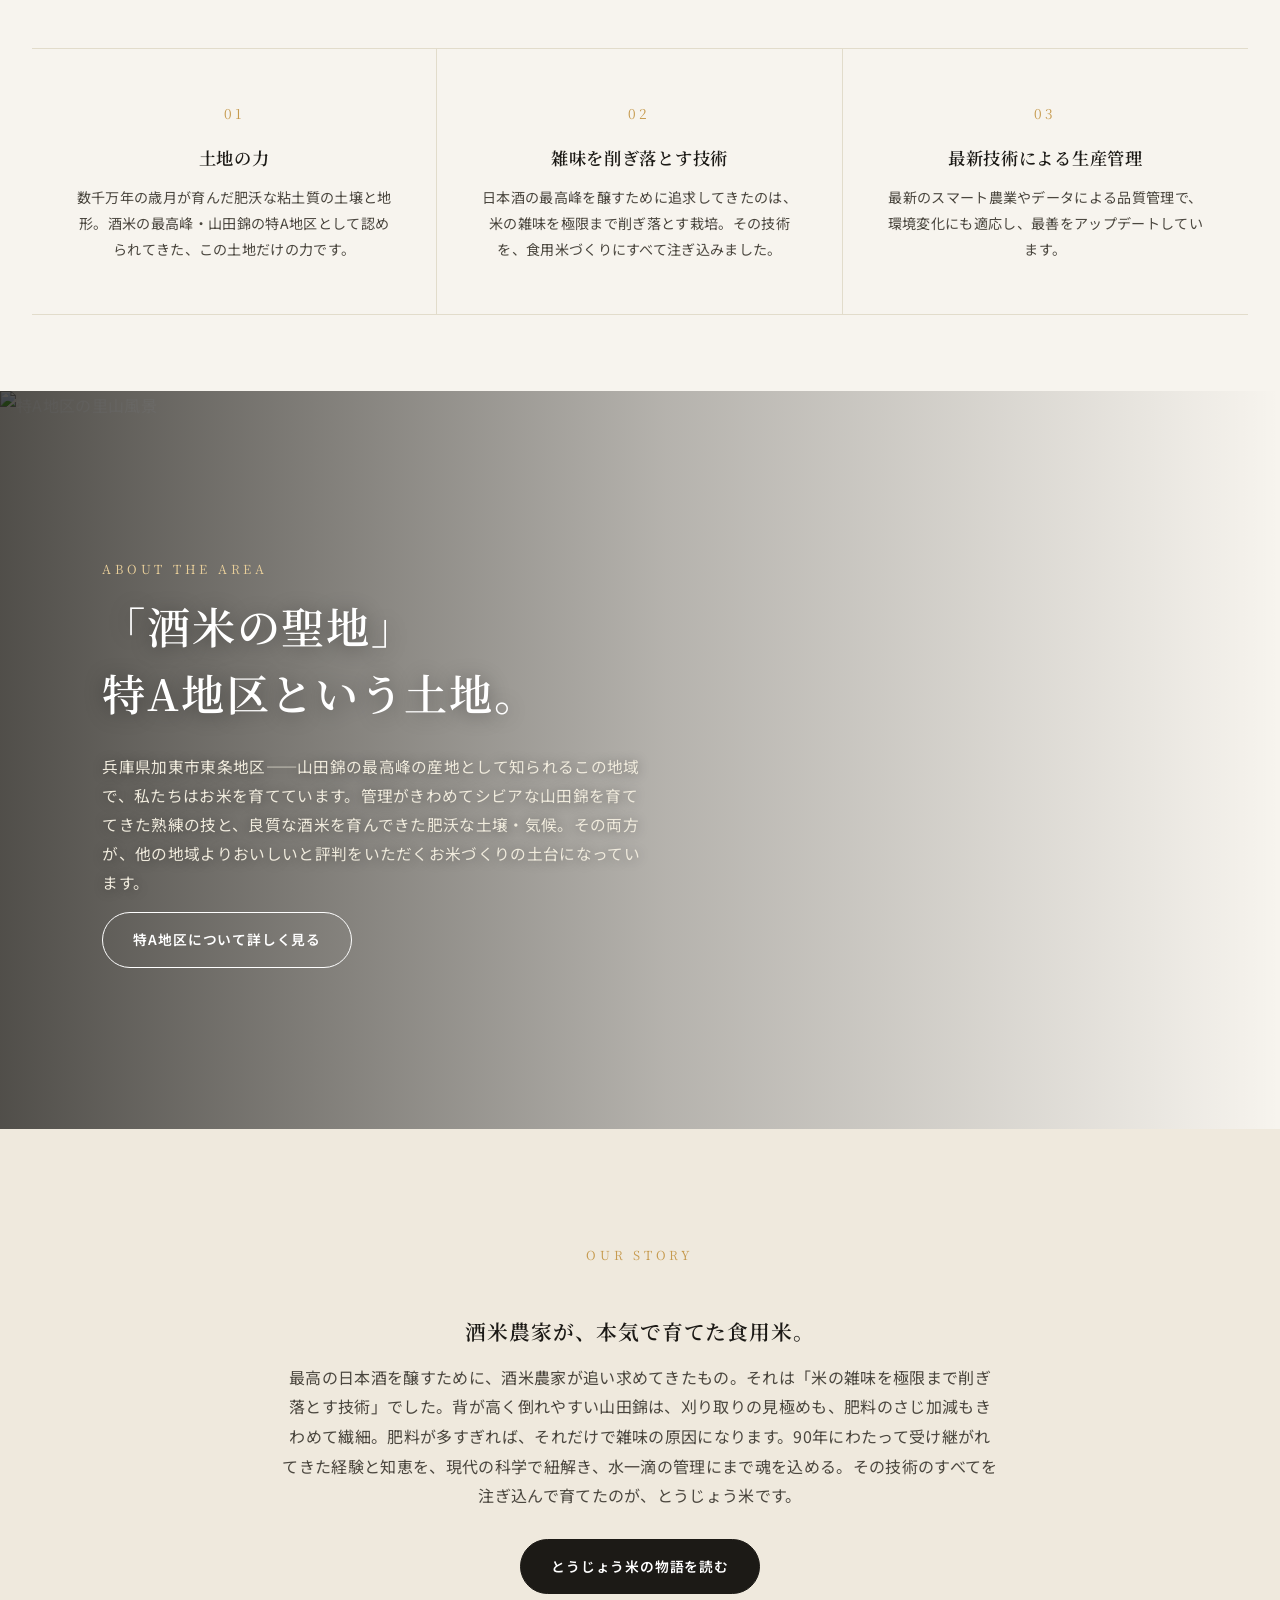
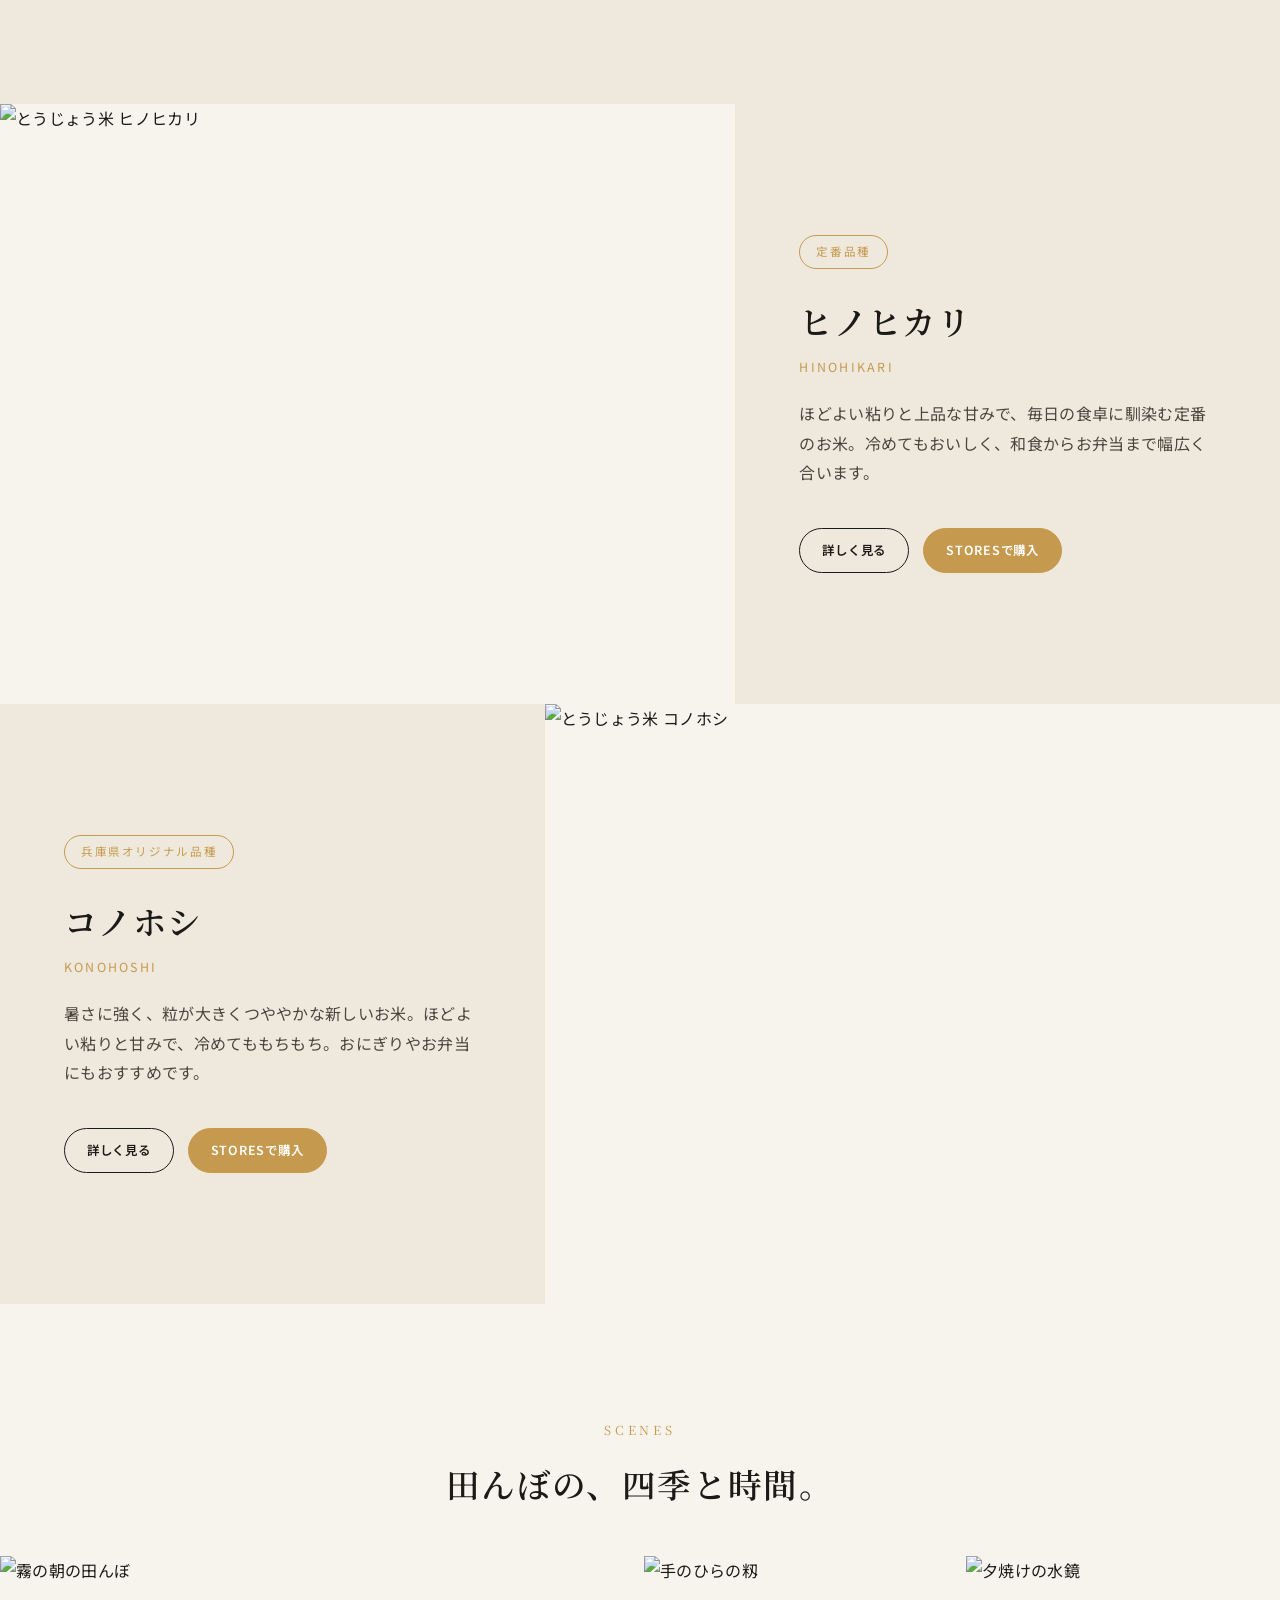
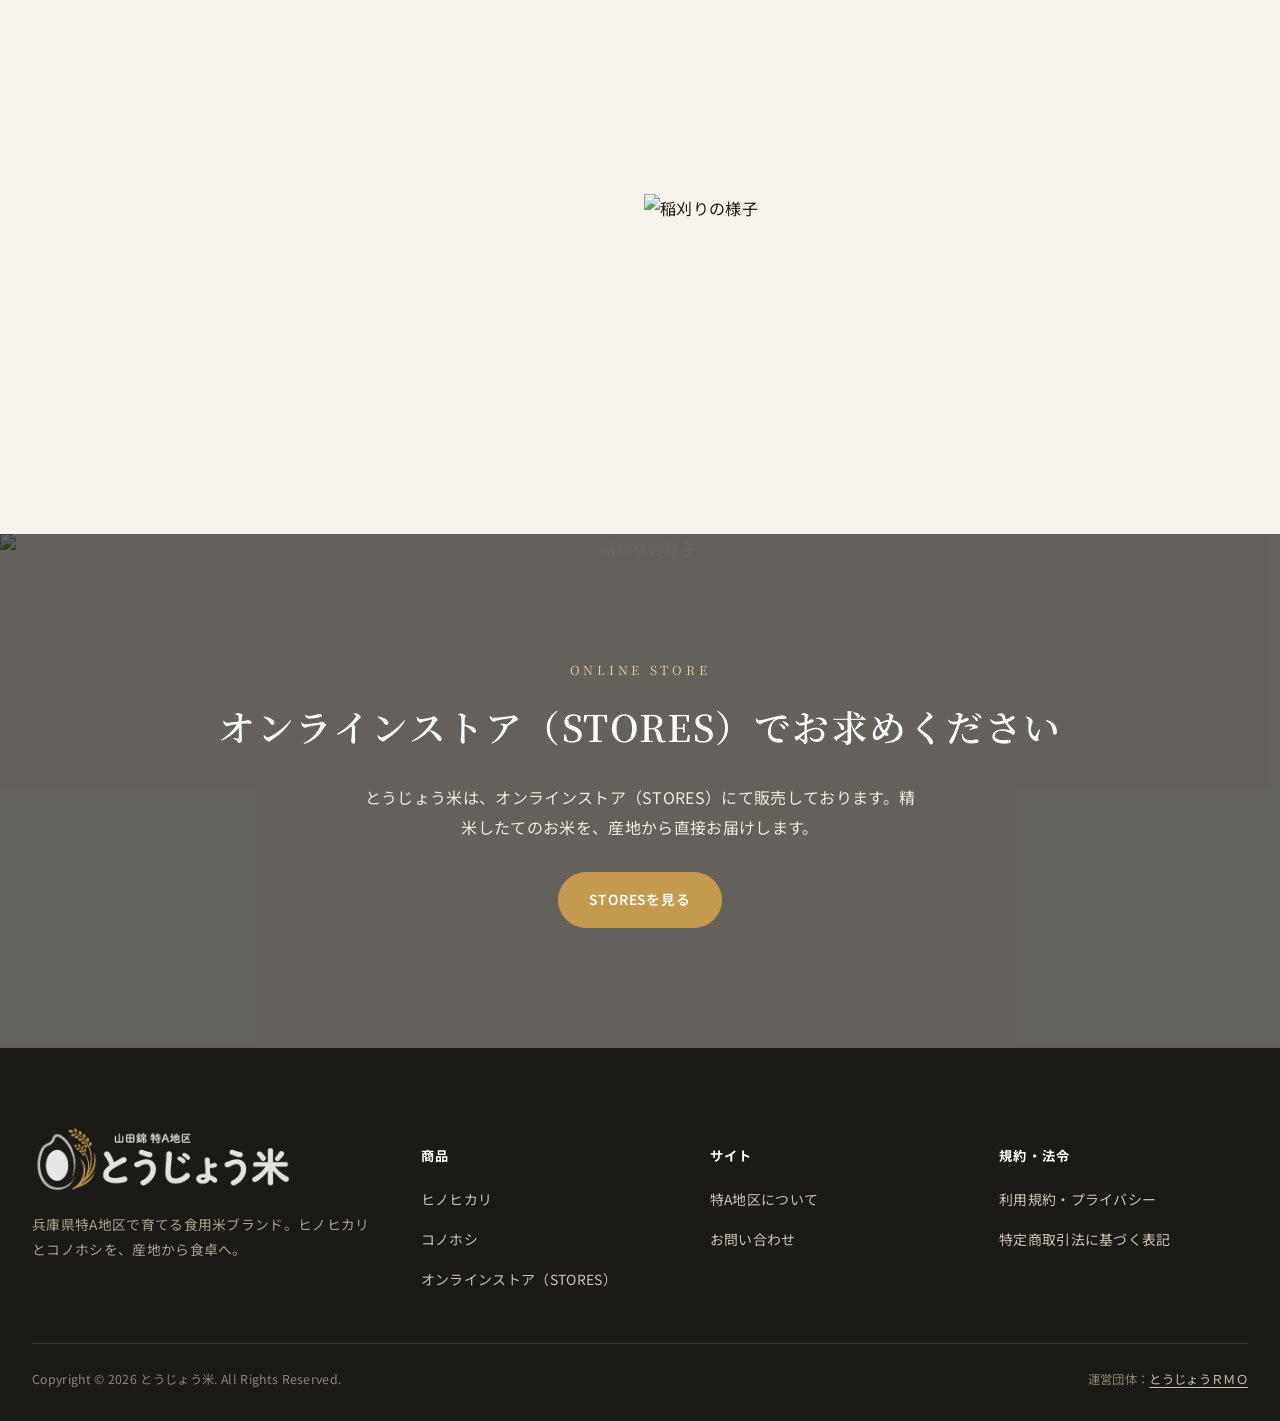
==== commit ee9b824c: "Update index.html" ====
--- a/index.html
+++ b/index.html
@@ -75,7 +75,7 @@
 <!-- ===== HERO ===== -->
 <section class="hero-full">
   <div class="hero-full__media"><img fetchpriority="high" src="images/hero-main.jpg" alt="夕暮れの田んぼと農機"></div>
-  <div class="hero-full__vertical">酒米の聖地が、<br>本気でつくった食用米。</div>
+  <div class="hero-full__vertical">酒米の聖地が、<br>本気でつくったお米。</div>
   <div class="hero-full__bottom">
     <p class="hero-full__tag">先人の知恵と最新の技術、最善を毎年更新する米づくり。</p>
     <div class="hero-full__logo"><h1 style="margin:0;padding:0;line-height:0;font-size:inherit;"><img src="images/logo.png" alt="とうじょう米｜兵庫県加東市東条・山田錦特A地区の食用米" style="height:72px;width:auto;display:block;"></h1></div>
--- a/css/style.css
+++ b/css/style.css
@@ -361,6 +361,8 @@
 .footer-col a { color:#c9c3b3; font-size:0.87rem; }
 .footer-col a:hover { color:#fff; }
 .footer-bottom { padding-top:24px; display:flex; justify-content:space-between; align-items:center; flex-wrap:wrap; gap:12px; font-size:0.77rem; color:#8c8574; }
+.footer-bottom a { color:#c9c3b3; text-decoration:underline; text-underline-offset:3px; transition: color .3s var(--ease); }
+.footer-bottom a:hover { color:#fff; }
 
 /* =========================================================
    Inner page banner
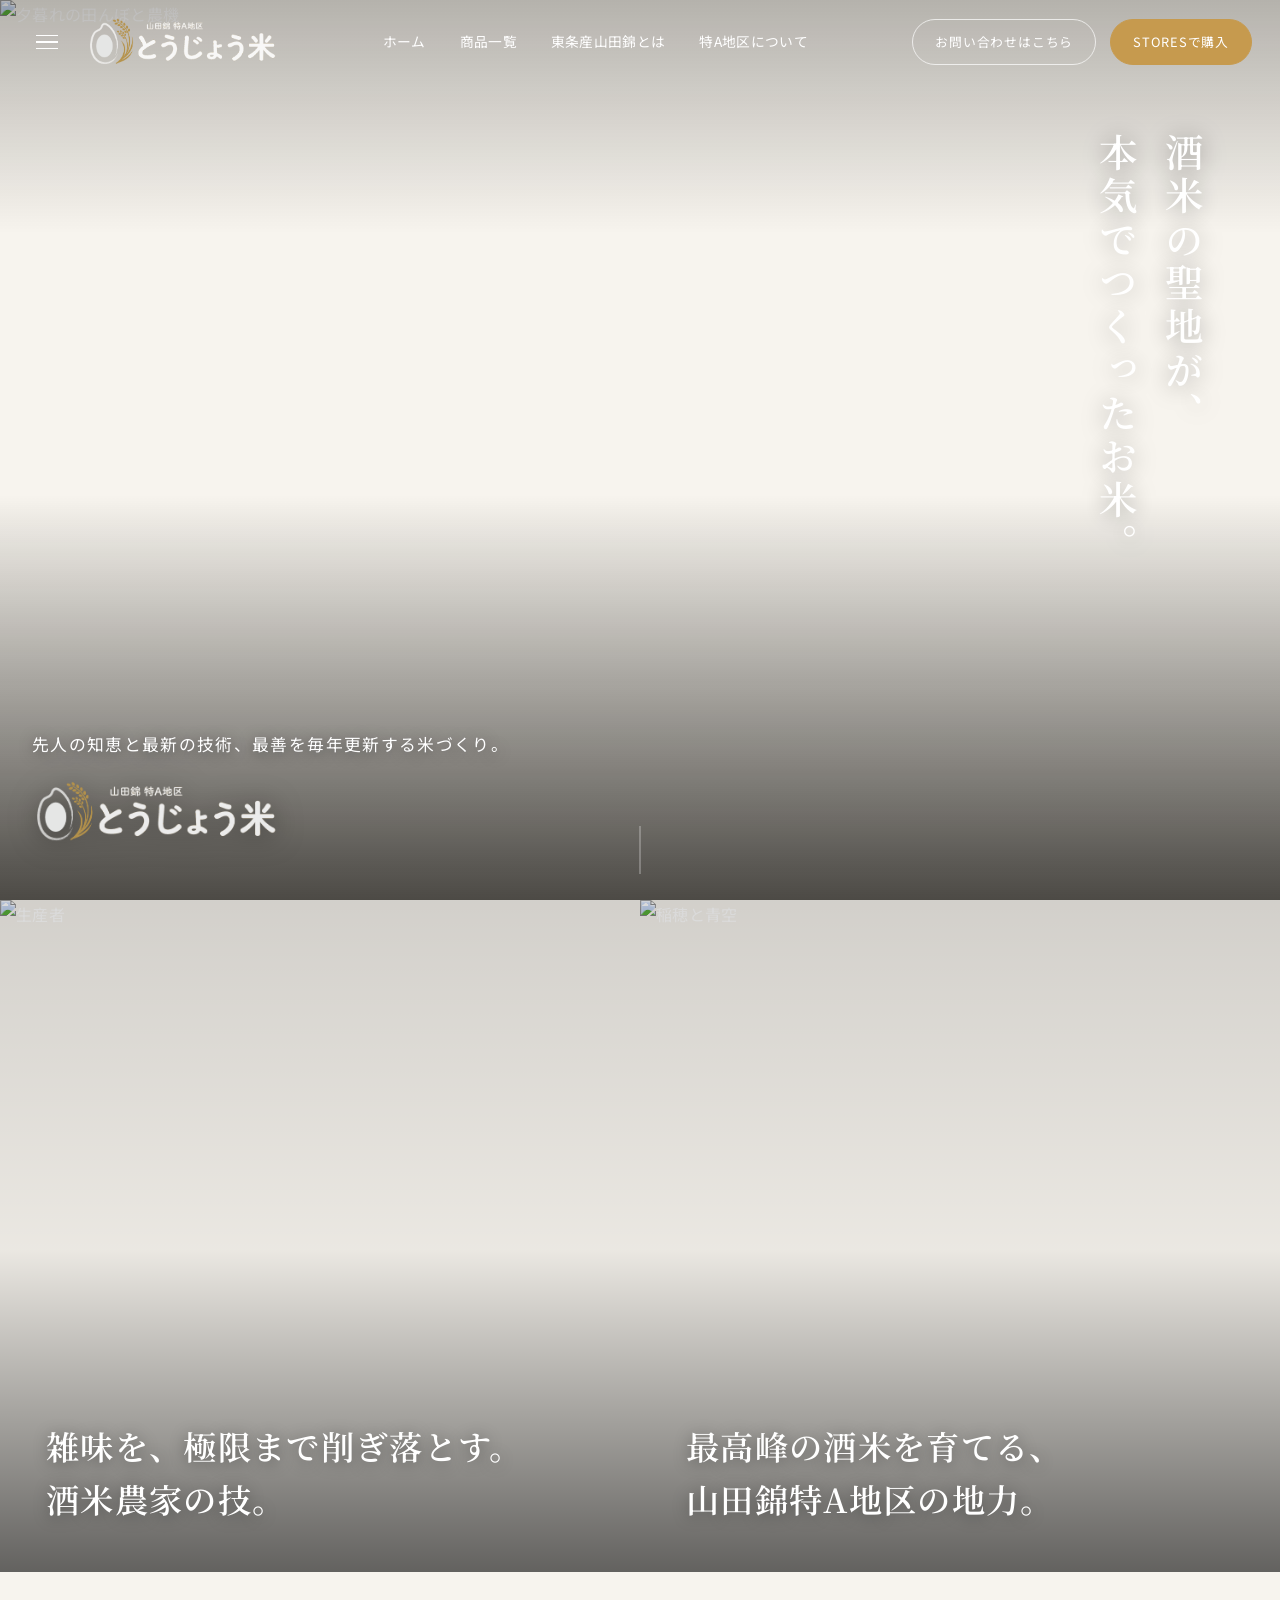
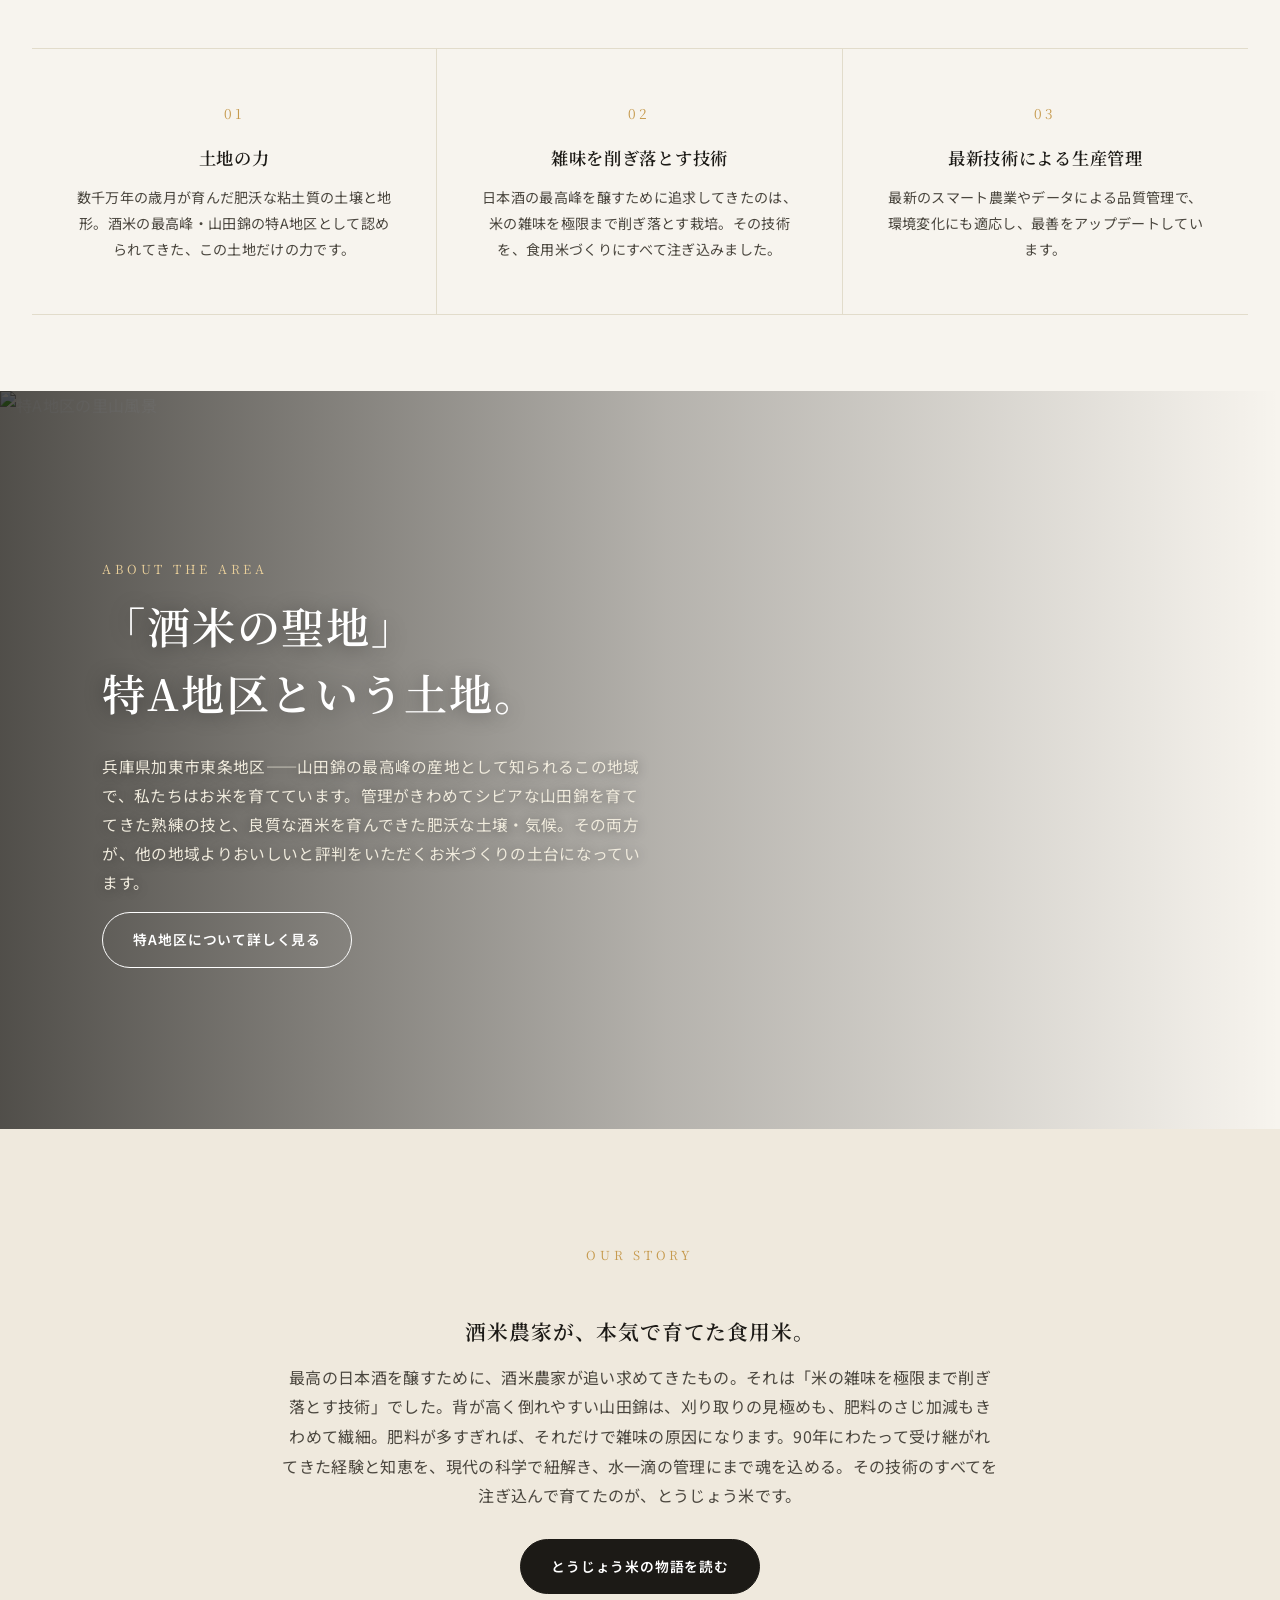
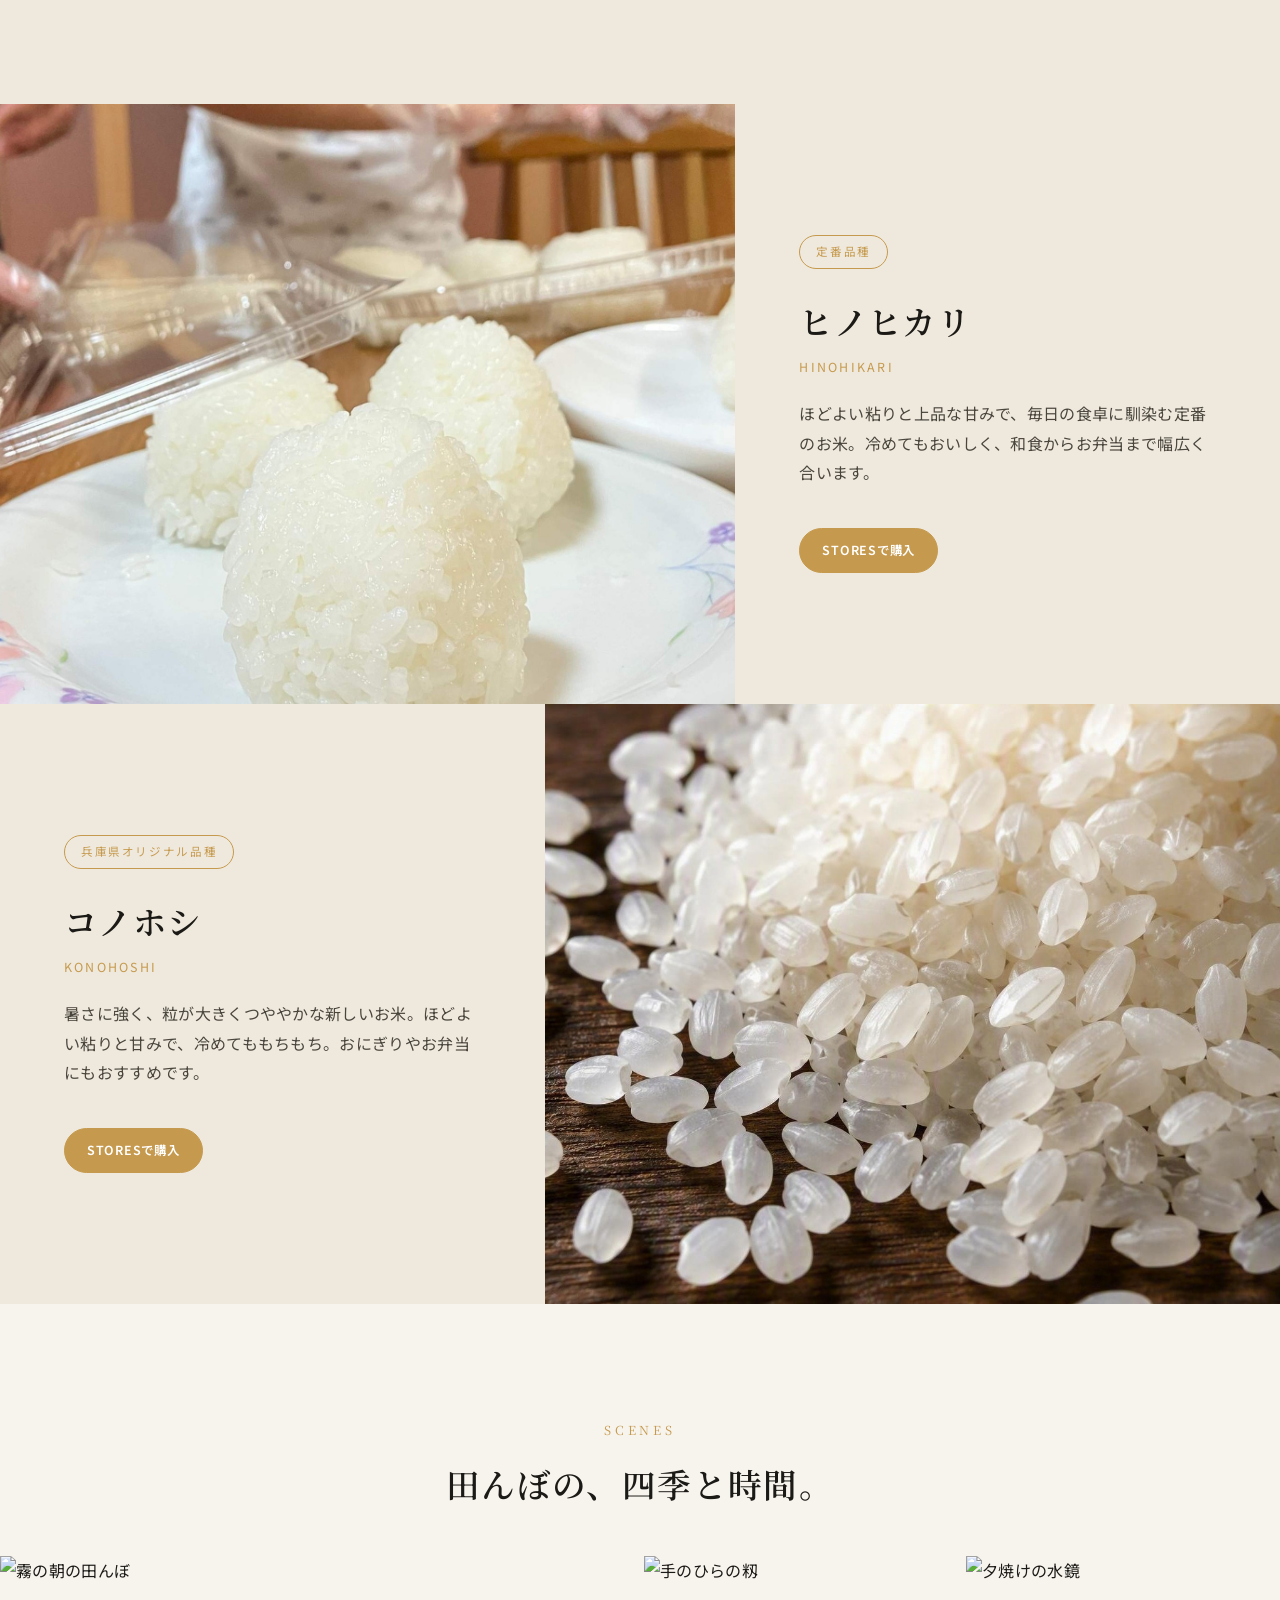
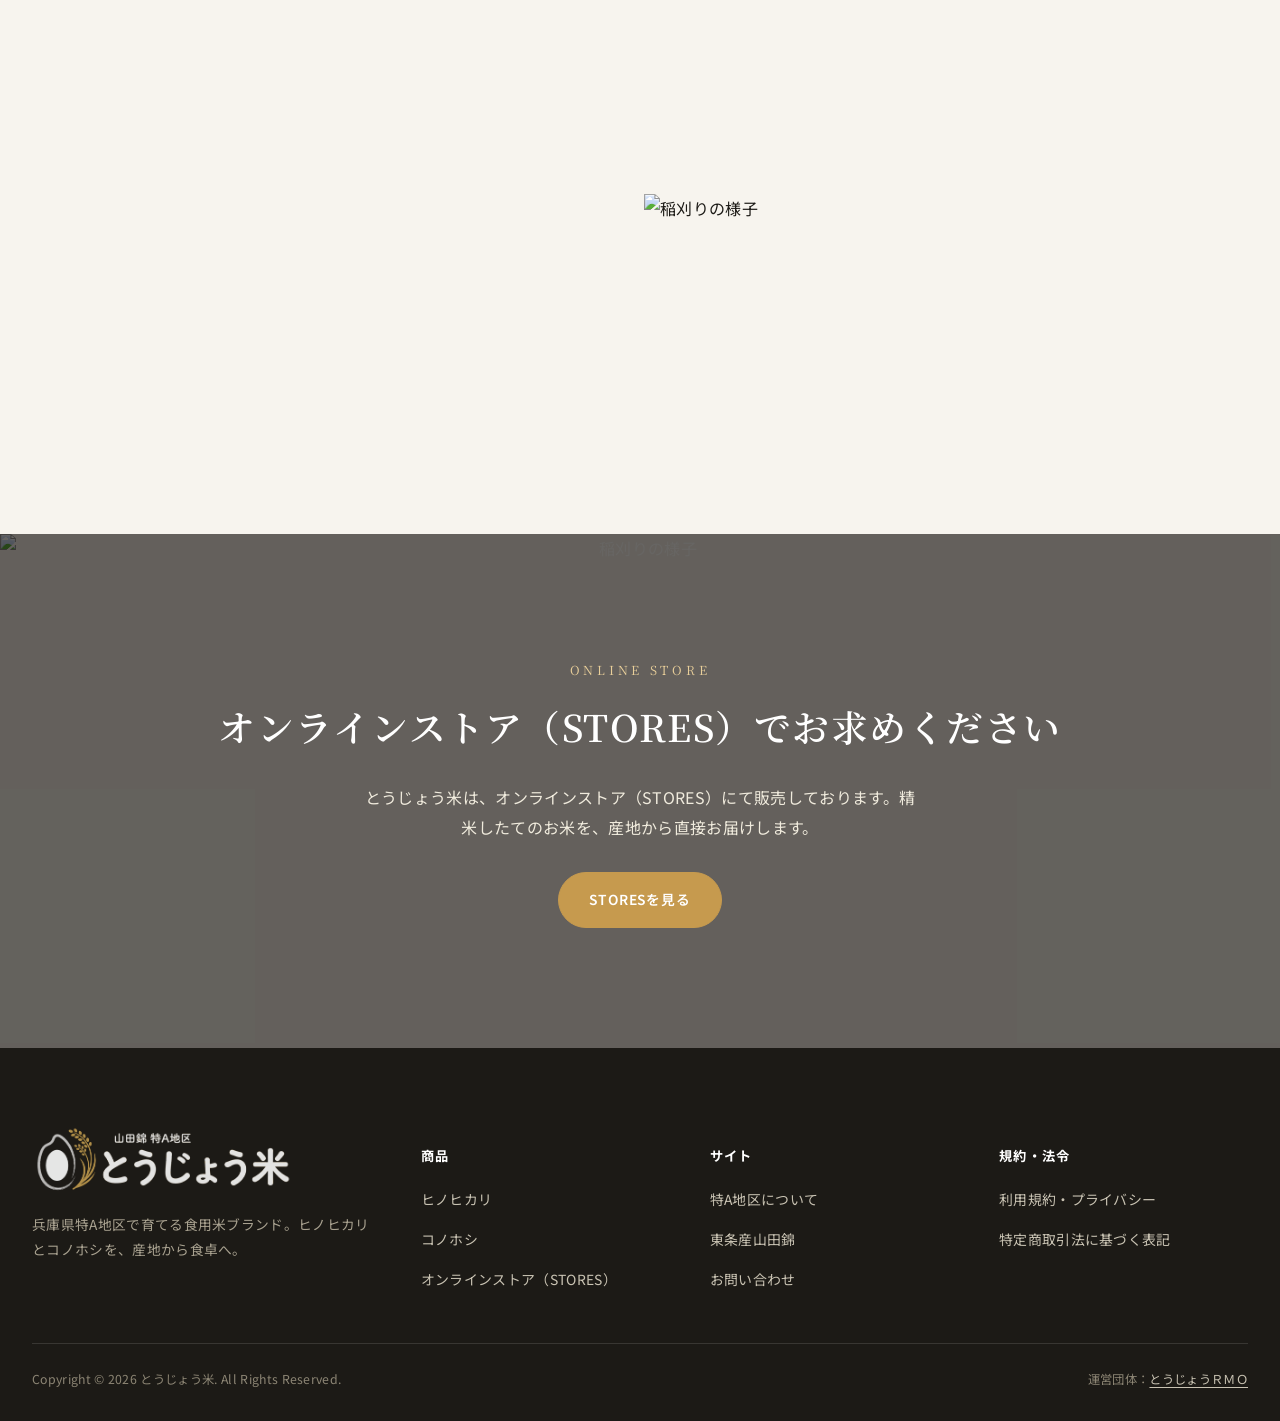
==== commit 04f36b3d: "Update index.html" ====
--- a/index.html
+++ b/index.html
@@ -148,7 +148,6 @@
       <span class="kana">Hinohikari</span>
       <p class="desc">ほどよい粘りと上品な甘みで、毎日の食卓に馴染む定番のお米。冷めてもおいしく、和食からお弁当まで幅広く合います。</p>
       <div class="product-block__actions">
-        <a href="hinohikari.html" class="btn btn--outline btn--sm">詳しく見る</a>
         <a data-store="hinohikari" class="btn btn--store btn--sm" target="_blank" rel="noopener">STORESで購入</a>
       </div>
     </div>
@@ -161,7 +160,6 @@
       <span class="kana">Konohoshi</span>
       <p class="desc">暑さに強く、粒が大きくつややかな新しいお米。ほどよい粘りと甘みで、冷めてももちもち。おにぎりやお弁当にもおすすめです。</p>
       <div class="product-block__actions">
-        <a href="konohoshi.html" class="btn btn--outline btn--sm">詳しく見る</a>
         <a data-store="konohoshi" class="btn btn--store btn--sm" target="_blank" rel="noopener">STORESで購入</a>
       </div>
     </div>
--- a/css/style.css
+++ b/css/style.css
@@ -1,5 +1,5 @@
 /* =========================================================
-   田結い -TAYUI- / 特A地区の食用米
+   とうじょう米／ブランドサイト　兵庫県加東市東条地域　山田錦特A地区
    フォトグラフィック・フルブリードデザイン
    ========================================================= */
 :root {
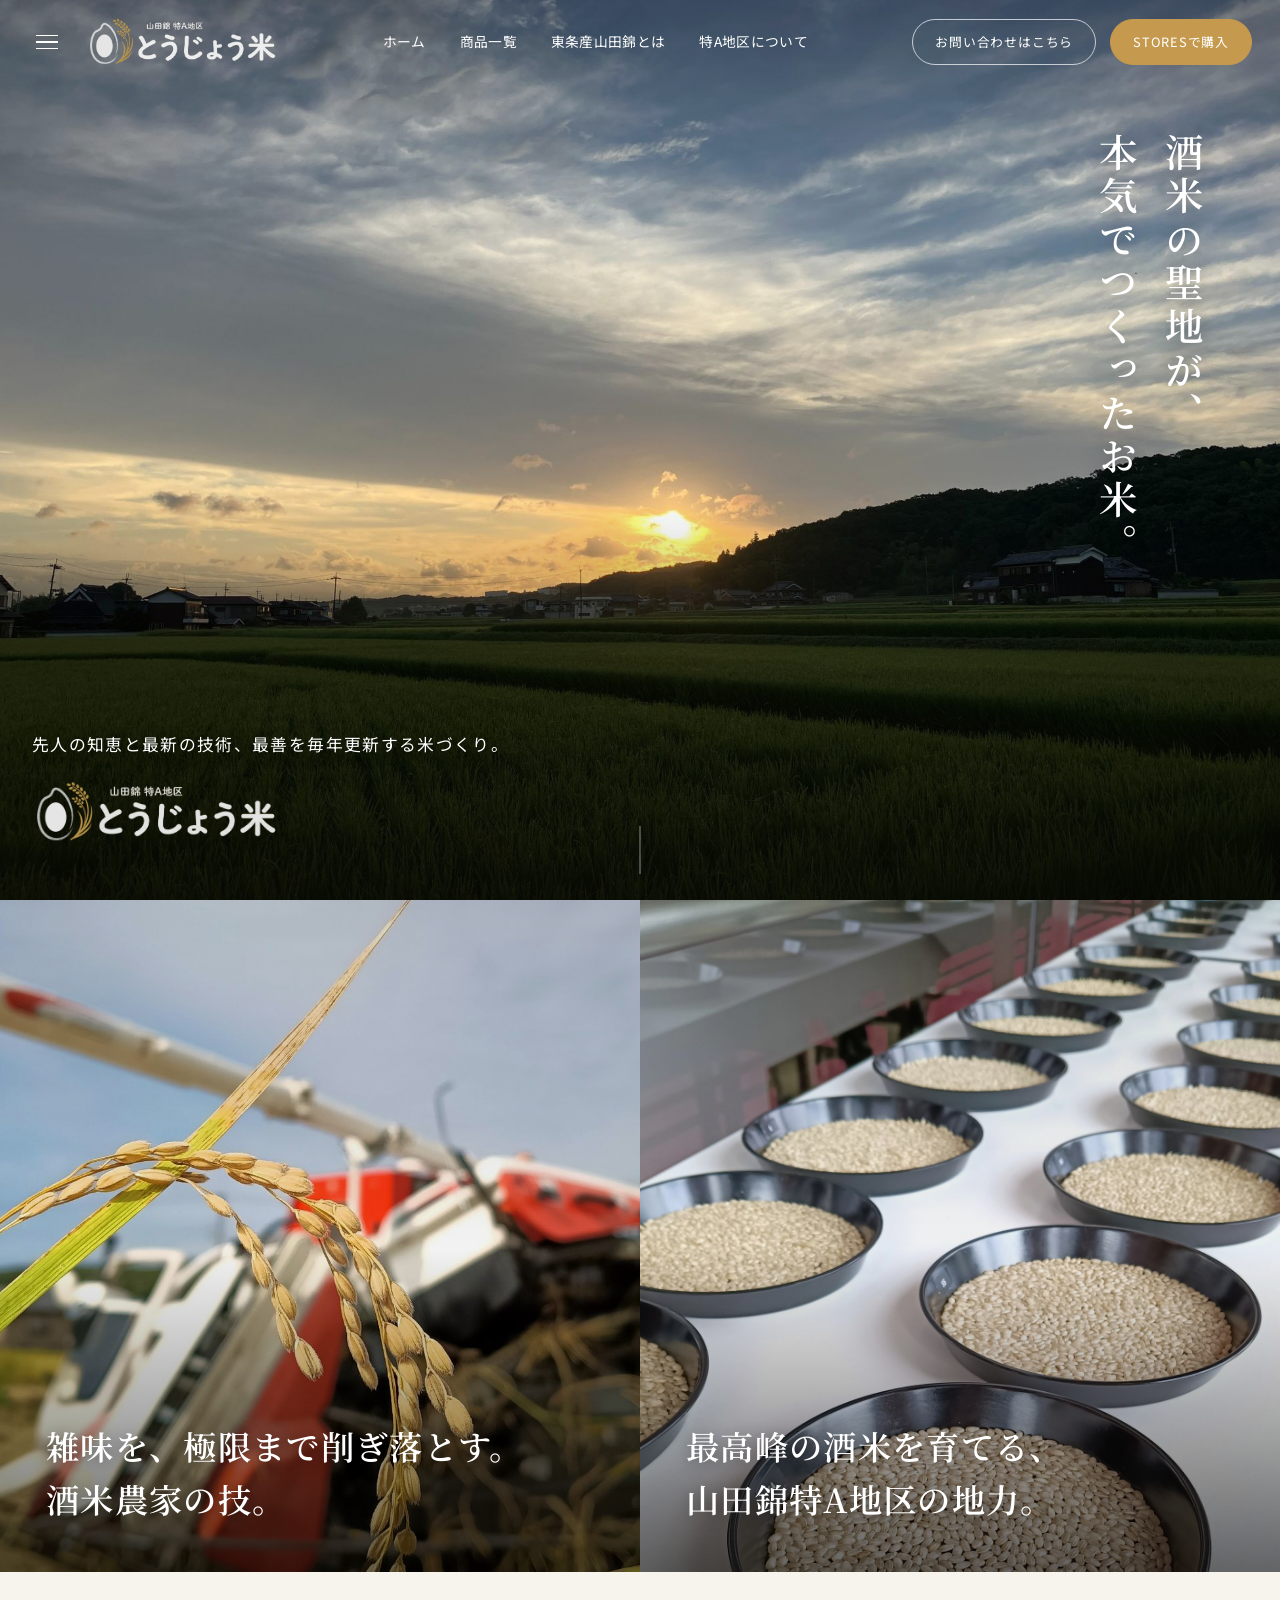
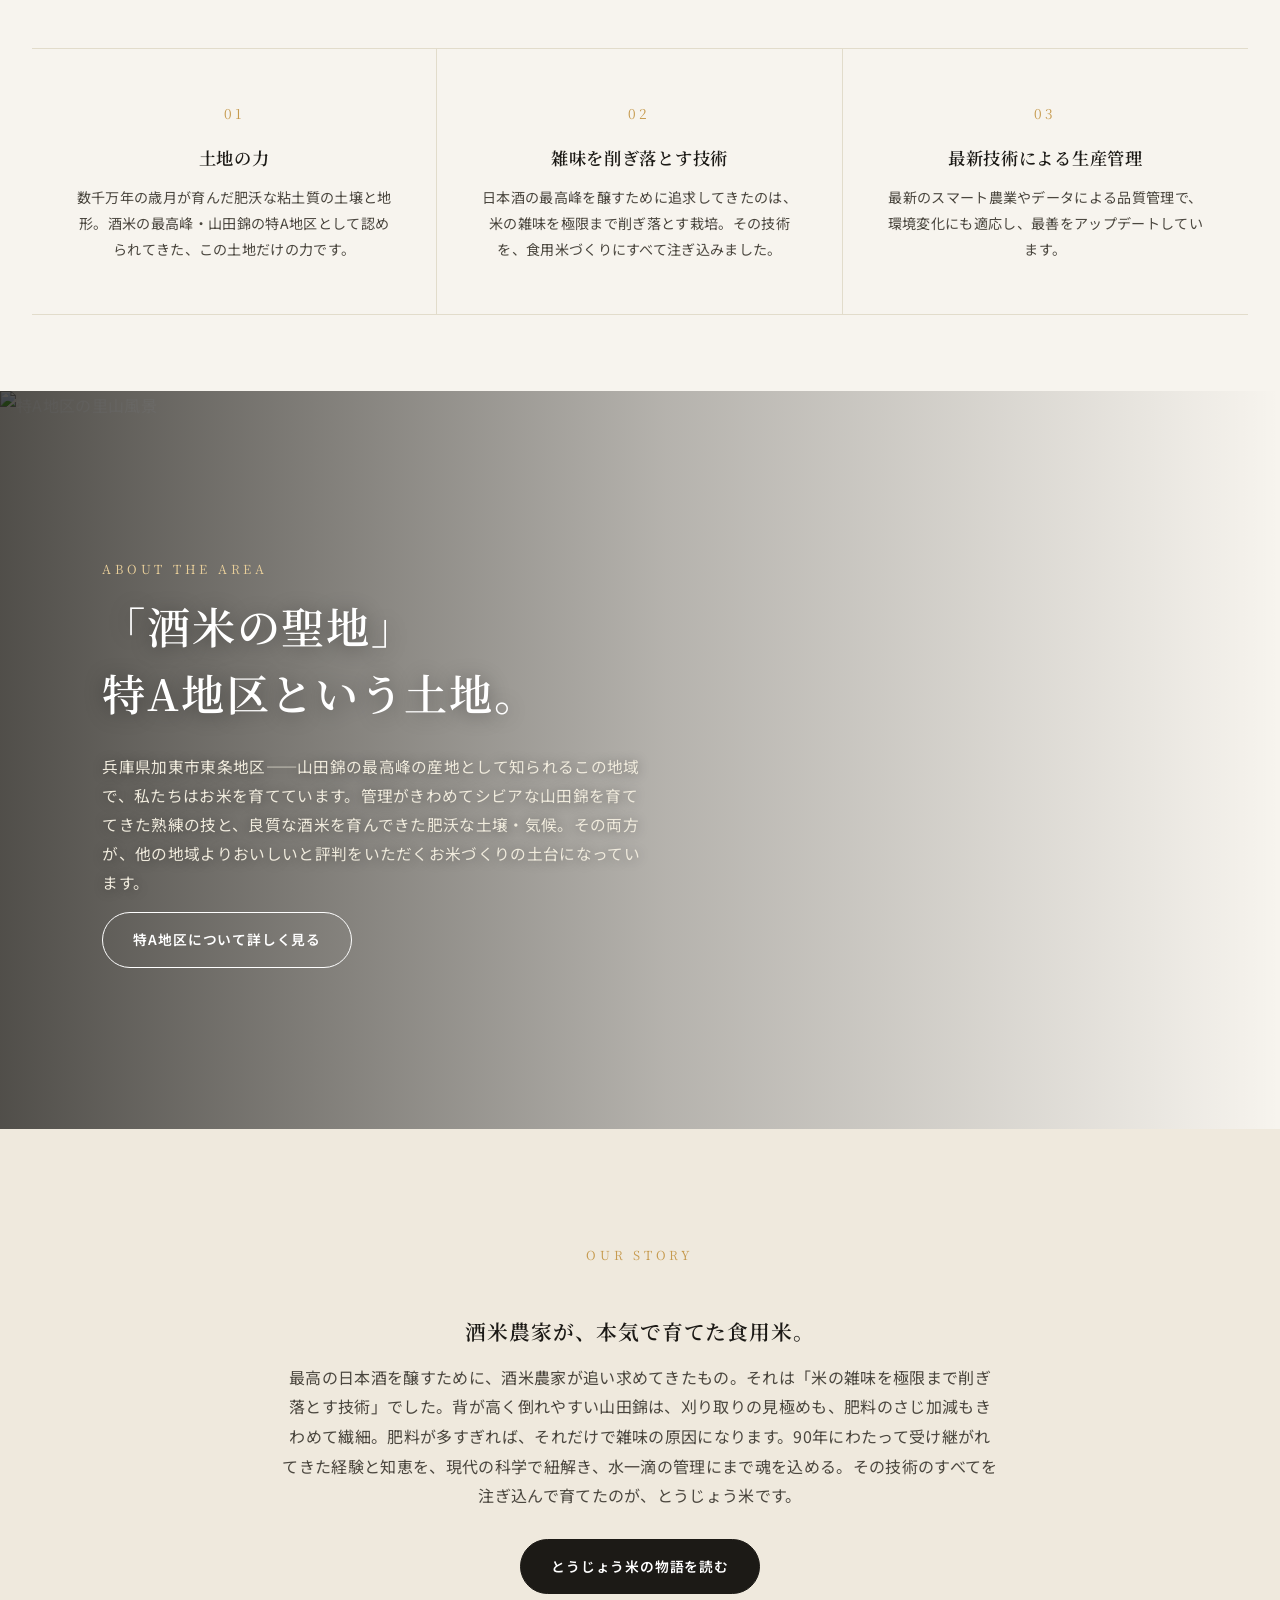
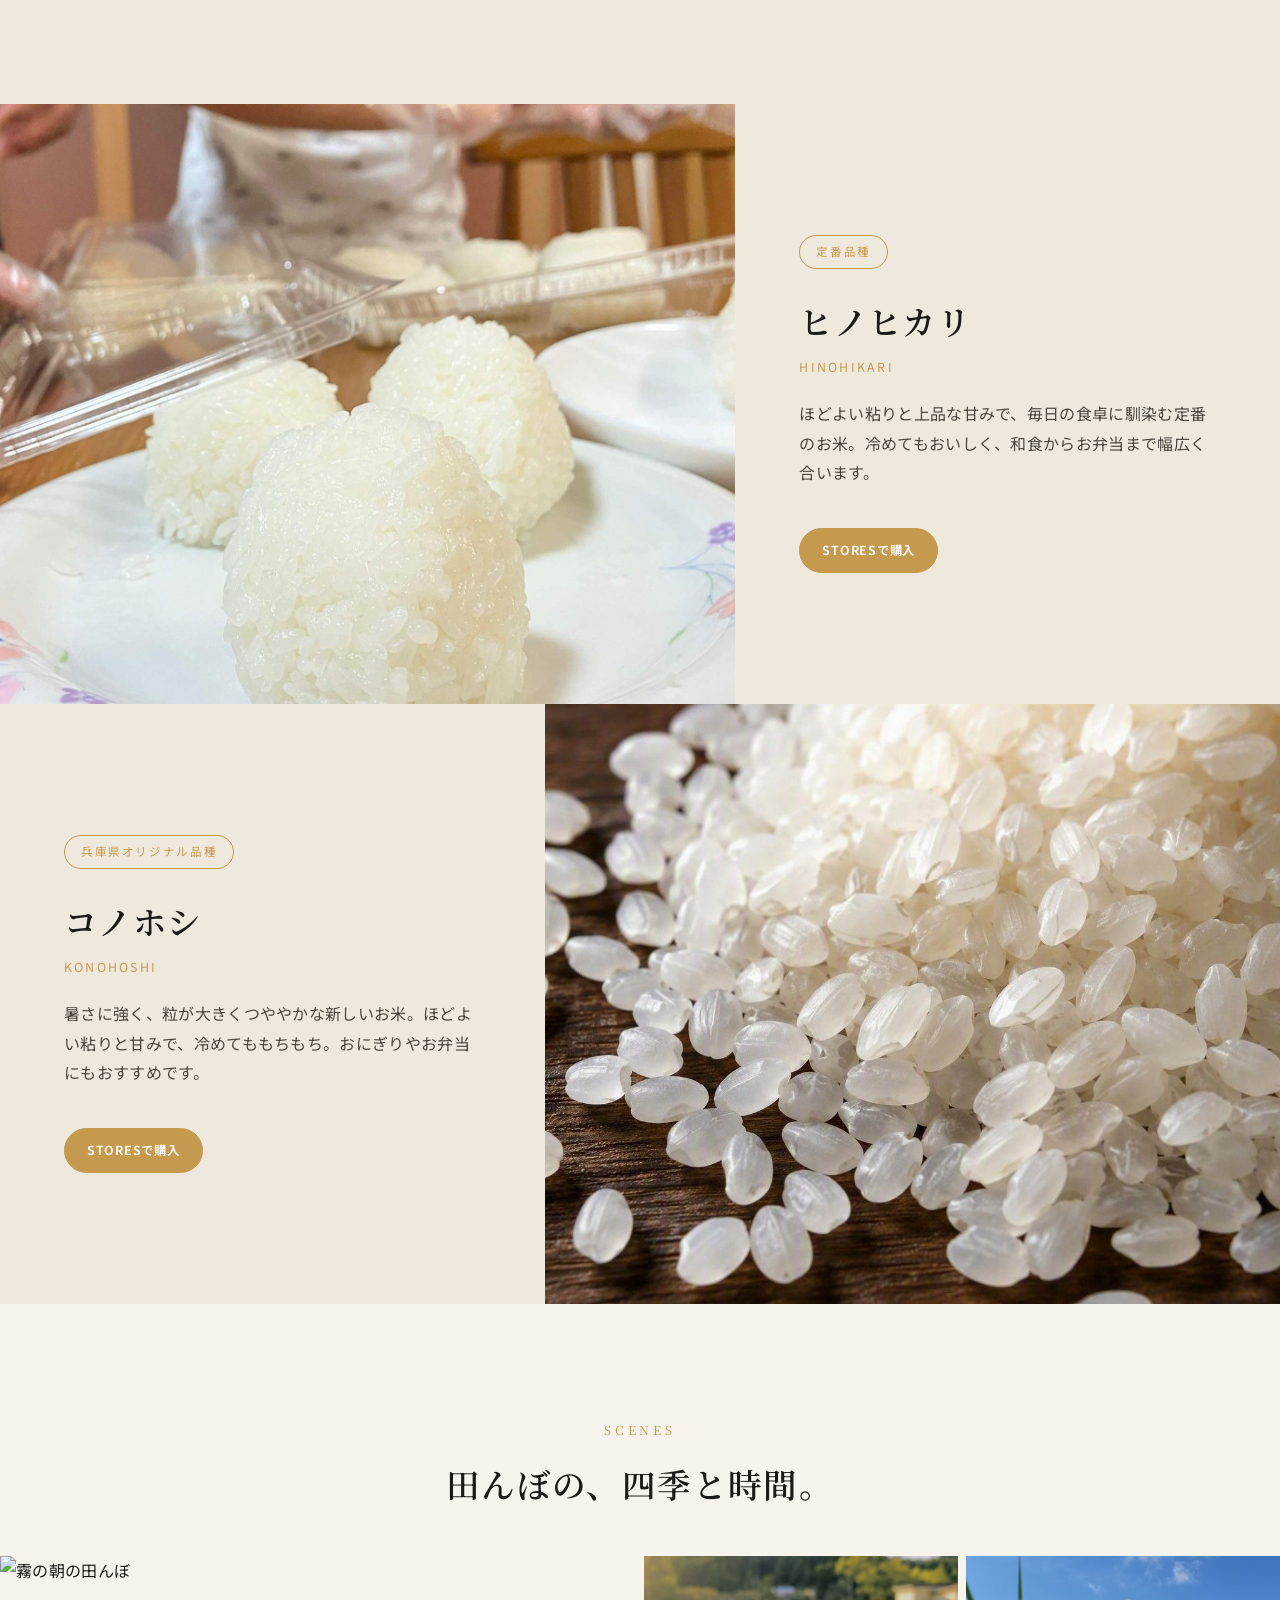
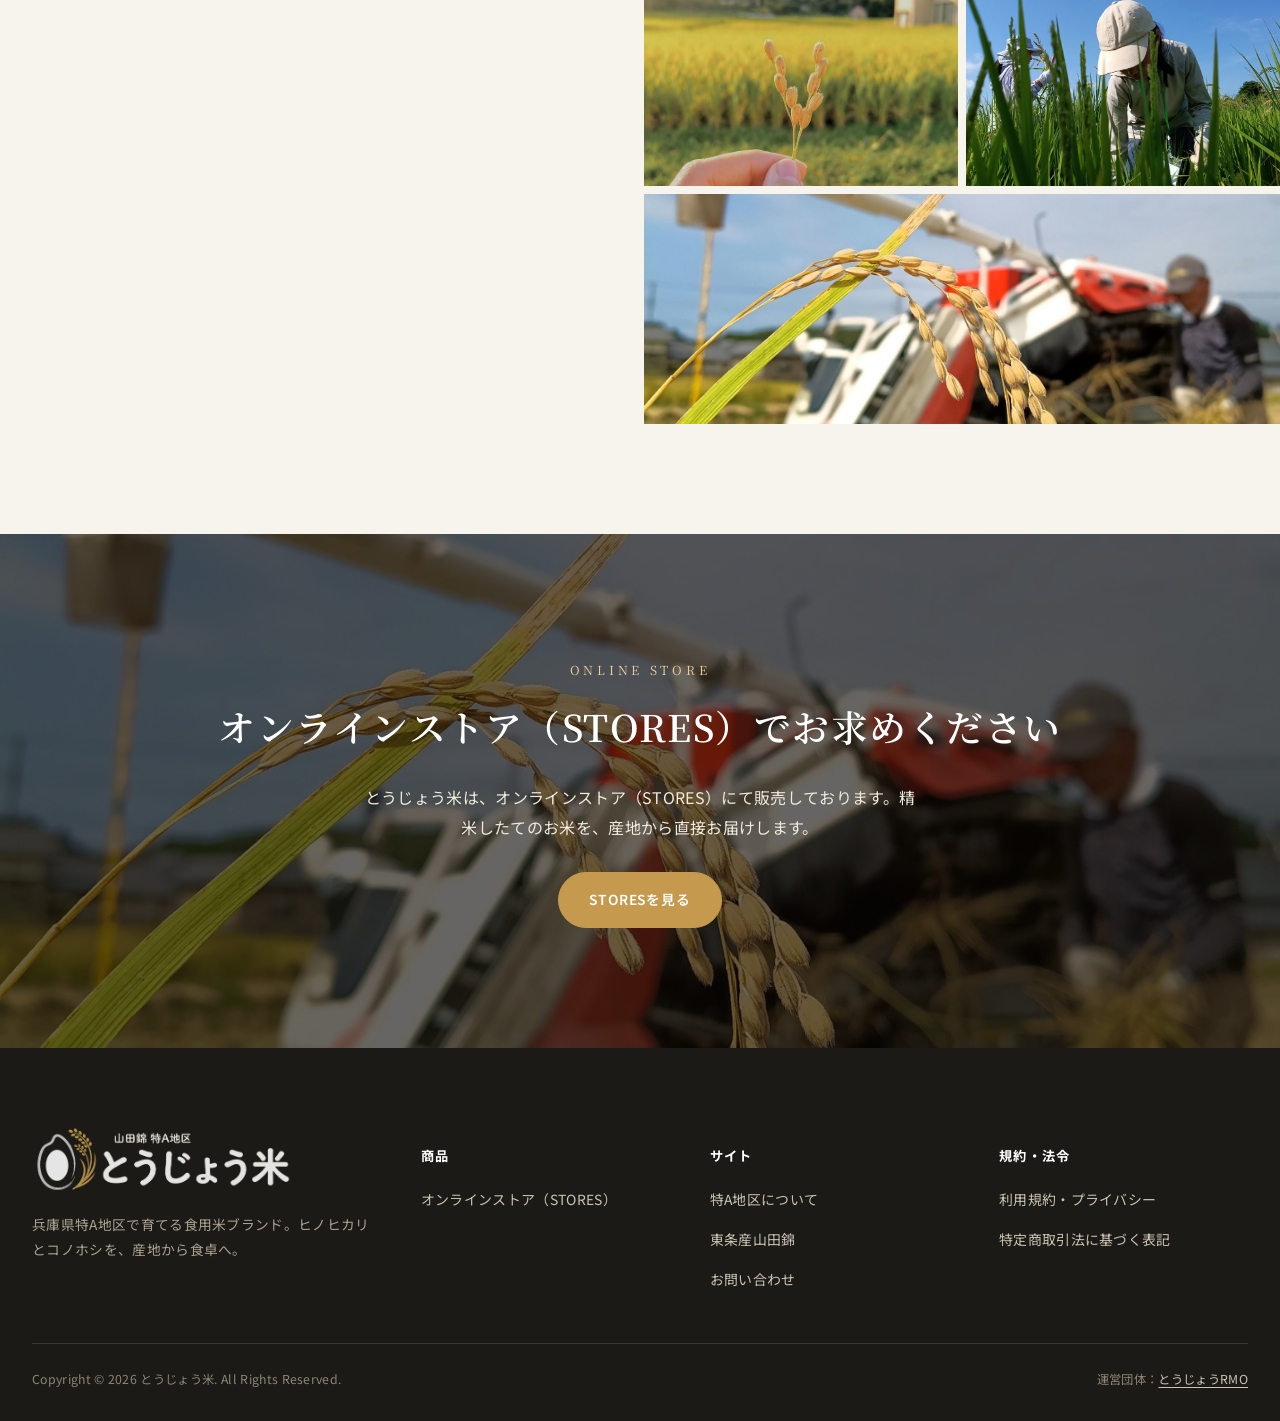
==== commit 53d7509a: "SEO" ====
--- a/index.html
+++ b/index.html
@@ -48,7 +48,7 @@
     {
       "@type": "Organization",
       "@id": "https://store.yamadanishiki.com/#organization",
-      "name": "とうじょうＲＭＯ",
+      "name": "とうじょうRMO",
       "url": "https://tojormo.com",
       "telephone": "+81-795-46-2020",
       "address": {
